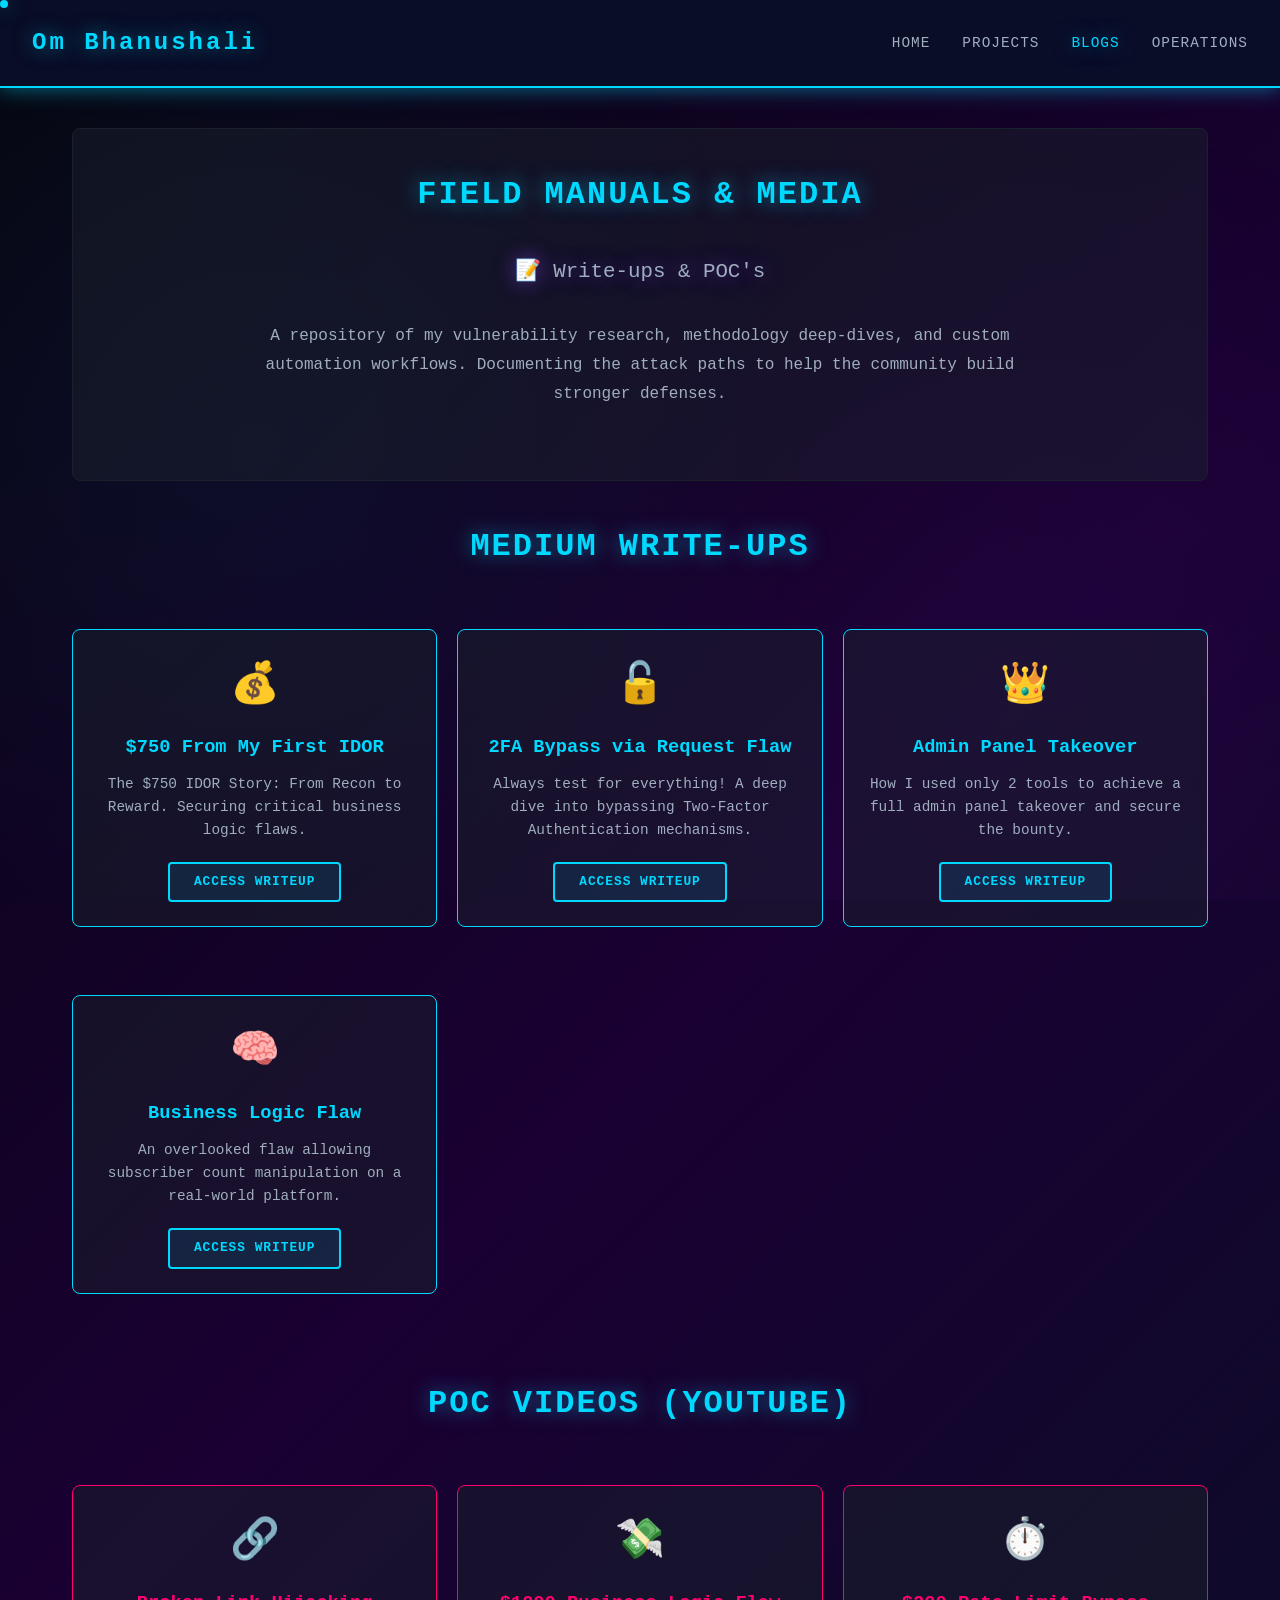
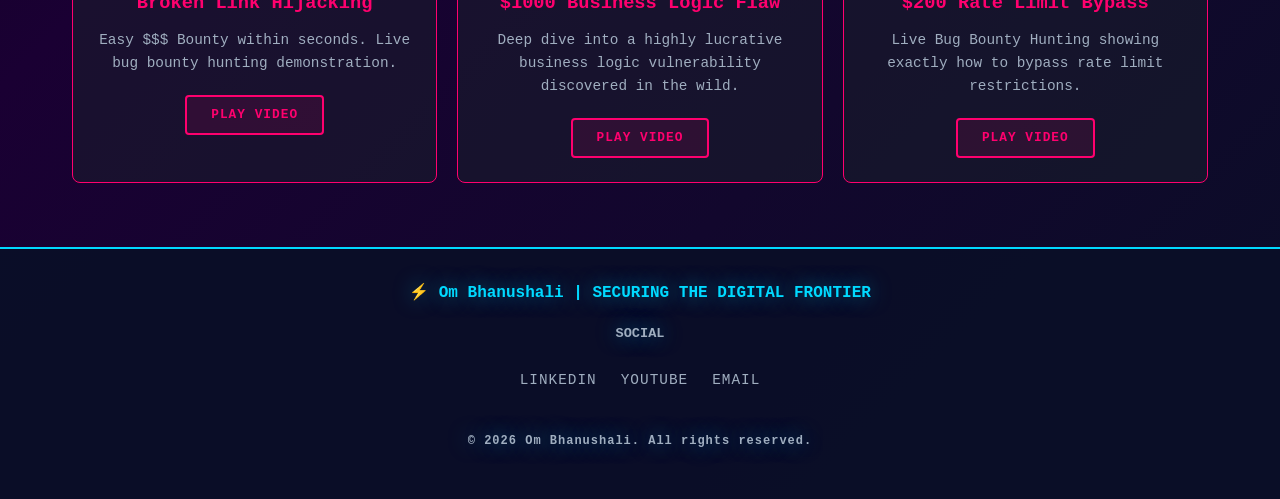
==== blogs.html @ e786dc4b "Update links and subtitles in blogs.html" ====
<!DOCTYPE html>
<html lang="en">
<head>
    <meta charset="UTF-8">
    <meta name="viewport" content="width=device-width, initial-scale=1.0">
    <title>Field Manuals & Media | Om Bhanushali</title>
    <link rel="stylesheet" href="style.css?v=34">
    <link href="https://unpkg.com/aos@2.3.1/dist/aos.css" rel="stylesheet">
</head>
<body>
    <div class="cursor-dot"></div>

    <nav class="glass-nav">
        <div class="nav-brand">Om Bhanushali</div>
        <div class="nav-links">
            <a href="index.html">HOME</a>
            <a href="projects.html">PROJECTS</a>
            <a href="blogs.html" class="active">BLOGS</a>
            <a href="op.html">OPERATIONS</a>
        </div>
    </nav>

    <div class="container">
        <header class="hero glass-panel text-center" data-aos="fade-down" style="min-height: auto; padding: 40px;">
            <h1 class="neon-heading">FIELD MANUALS & MEDIA</h1>
            <p class="cyber-subtitle">📝 Write-ups & POC's</p>
            <p>A repository of my vulnerability research, methodology deep-dives, and custom automation workflows. Documenting the attack paths to help the community build stronger defenses.</p>
        </header>

        <h2 class="neon-heading" style="margin-top: 40px;" data-aos="fade-right">MEDIUM WRITE-UPS</h2>
        <div class="services-grid">
            <div class="service-card glass-panel" data-aos="fade-up" data-aos-delay="100" style="border-color: var(--accent-cyan); text-align: center;">
                <div style="font-size: 2.5rem; margin-bottom: 15px;">💰</div>
                <h3 style="color: var(--accent-cyan); margin-bottom: 10px;">$750 From My First IDOR</h3>
                <p style="color: var(--text-secondary); font-size: 0.9rem; margin-bottom: 20px;">The $750 IDOR Story: From Recon to Reward. Securing critical business logic flaws.</p>
                <a href="https://medium.com/bugbountywriteup/this-is-how-i-got-750-from-my-first-idor-8058061c65ba" target="_blank" class="btn" style="padding: 0.5rem 1.5rem; font-size: 0.8rem;">ACCESS WRITEUP</a>
            </div>
            <div class="service-card glass-panel" data-aos="fade-up" data-aos-delay="200" style="border-color: var(--accent-cyan); text-align: center;">
                <div style="font-size: 2.5rem; margin-bottom: 15px;">🔓</div>
                <h3 style="color: var(--accent-cyan); margin-bottom: 10px;">2FA Bypass via Request Flaw</h3>
                <p style="color: var(--text-secondary); font-size: 0.9rem; margin-bottom: 20px;">Always test for everything! A deep dive into bypassing Two-Factor Authentication mechanisms.</p>
                <a href="https://medium.com/bugbountywriteup/2fa-bypass-via-request-handling-flaw-e4cf21bb4c55" target="_blank" class="btn" style="padding: 0.5rem 1.5rem; font-size: 0.8rem;">ACCESS WRITEUP</a>
            </div>
            <div class="service-card glass-panel" data-aos="fade-up" data-aos-delay="300" style="border-color: var(--accent-cyan); text-align: center;">
                <div style="font-size: 2.5rem; margin-bottom: 15px;">👑</div>
                <h3 style="color: var(--accent-cyan); margin-bottom: 10px;">Admin Panel Takeover</h3>
                <p style="color: var(--text-secondary); font-size: 0.9rem; margin-bottom: 20px;">How I used only 2 tools to achieve a full admin panel takeover and secure the bounty.</p>
                <a href="https://medium.com/the-first-digit/easiest-admin-panel-takeover-d9e2c5ef321e" target="_blank" class="btn" style="padding: 0.5rem 1.5rem; font-size: 0.8rem;">ACCESS WRITEUP</a>
            </div>
            <div class="service-card glass-panel" data-aos="fade-up" data-aos-delay="400" style="border-color: var(--accent-cyan); text-align: center;">
                <div style="font-size: 2.5rem; margin-bottom: 15px;">🧠</div>
                <h3 style="color: var(--accent-cyan); margin-bottom: 10px;">Business Logic Flaw</h3>
                <p style="color: var(--text-secondary); font-size: 0.9rem; margin-bottom: 20px;">An overlooked flaw allowing subscriber count manipulation on a real-world platform.</p>
                <a href="https://medium.com/bugbountywriteup/business-logic-flaw-that-no-one-knows-about-836859be1471" target="_blank" class="btn" style="padding: 0.5rem 1.5rem; font-size: 0.8rem;">ACCESS WRITEUP</a>
            </div>
        </div>

        <h2 class="neon-heading" style="margin-top: 60px;" data-aos="fade-right"> POC ViDEOS (YOUTUBE)</h2>
        <div class="services-grid">
            <div class="service-card glass-panel" data-aos="fade-up" data-aos-delay="100" style="border-color: var(--accent-pink); text-align: center;">
                <div style="font-size: 2.5rem; margin-bottom: 15px;">🔗</div>
                <h3 style="color: var(--accent-pink); margin-bottom: 10px;">Broken Link Hijacking</h3>
                <p style="color: var(--text-secondary); font-size: 0.9rem; margin-bottom: 20px;">Easy $$$ Bounty within seconds. Live bug bounty hunting demonstration.</p>
                <a href="https://www.youtube.com/watch?v=okxkN3tUmmw" target="_blank" class="btn" style="border-color: var(--accent-pink); color: var(--accent-pink); background: rgba(255, 0, 110, 0.1); padding: 0.5rem 1.5rem; font-size: 0.8rem;">PLAY VIDEO</a>
            </div>
            <div class="service-card glass-panel" data-aos="fade-up" data-aos-delay="200" style="border-color: var(--accent-pink); text-align: center;">
                <div style="font-size: 2.5rem; margin-bottom: 15px;">💸</div>
                <h3 style="color: var(--accent-pink); margin-bottom: 10px;">$1000 Business Logic Flaw</h3>
                <p style="color: var(--text-secondary); font-size: 0.9rem; margin-bottom: 20px;">Deep dive into a highly lucrative business logic vulnerability discovered in the wild.</p>
                <a href="https://youtu.be/qaHcAsal7j8?si=wB2MOt0AiIywIKjk" target="_blank" class="btn" style="border-color: var(--accent-pink); color: var(--accent-pink); background: rgba(255, 0, 110, 0.1); padding: 0.5rem 1.5rem; font-size: 0.8rem;">PLAY VIDEO</a>
            </div>
            <div class="service-card glass-panel" data-aos="fade-up" data-aos-delay="300" style="border-color: var(--accent-pink); text-align: center;">
                <div style="font-size: 2.5rem; margin-bottom: 15px;">⏱️</div>
                <h3 style="color: var(--accent-pink); margin-bottom: 10px;">$200 Rate Limit Bypass</h3>
                <p style="color: var(--text-secondary); font-size: 0.9rem; margin-bottom: 20px;">Live Bug Bounty Hunting showing exactly how to bypass rate limit restrictions.</p>
                <a href="https://youtu.be/NAPdFlEgPbQ?si=MLA-iZS0IcVwmxfB" target="_blank" class="btn" style="border-color: var(--accent-pink); color: var(--accent-pink); background: rgba(255, 0, 110, 0.1); padding: 0.5rem 1.5rem; font-size: 0.8rem;">PLAY VIDEO</a>
            </div>
        </div>
    </div>

    <footer class="glass-footer" style="margin-top: 40px;">
        <p>⚡ Om Bhanushali | SECURING THE DIGITAL FRONTIER</p>
        <p style="color: var(--text-secondary); font-size: 0.85rem; margin-bottom: 1.5rem;">SOCIAL</p>
        <div class="footer-links">
            <a href="https://www.linkedin.com/in/tsxninja/" target="_blank">LinkedIn</a>
            <a href="https://www.youtube.com/@TSNINJA20" target="_blank">YouTube</a>
            <a href="mailto:ombhanushali81@rediffmail.com">Email</a>
        </div>
        <p style="color: var(--text-secondary); font-size: 0.75rem; margin-top: 2.5rem; letter-spacing: 1px;">&copy; 2026 Om Bhanushali. All rights reserved.</p>
    </footer>

    <script src="https://unpkg.com/aos@2.3.1/dist/aos.js"></script>
    <script>
        AOS.init({ duration: 1000, once: true });
        const dot = document.querySelector('.cursor-dot');
        window.addEventListener('mousemove', (e) => {
            dot.style.transform = `translate(${e.clientX - 4}px, ${e.clientY - 4}px)`;
        });
    </script>
</body>
</html>
---- style.css ----
/* ===== CYBER + SPACE THEME - GLOBAL STYLES ===== */
* { margin: 0; padding: 0; box-sizing: border-box; }
:root {
    --bg-dark: #0a0e27;
    --bg-darker: #05070f;
    --accent-cyan: #00d9ff;
    --accent-purple: #9945ff;
    --accent-pink: #ff006e;
    --text-primary: #ffffff;
    --text-secondary: #a0aec0;
    --border-color: #1a202c;
    --glow-cyan: 0 0 20px rgba(0, 217, 255, 0.5);
    --glow-purple: 0 0 20px rgba(153, 69, 255, 0.5);
    --glow-pink: 0 0 20px rgba(255, 0, 110, 0.5);
    --transition: all 0.3s cubic-bezier(0.4, 0, 0.2, 1);
}

html { scroll-behavior: smooth; }

body {
    font-family: 'Courier New', monospace;
    background: linear-gradient(135deg, var(--bg-darker) 0%, #1a0033 50%, var(--bg-dark) 100%);
    color: var(--text-primary);
    line-height: 1.6;
    overflow-x: hidden;
    min-height: 100vh;
    cursor: none !important; 
}

a, button, input, textarea { cursor: none !important; }

/* --- GLOWING MOUSE TRACKER --- */
.cursor-dot {
    position: fixed; top: 0; left: 0; width: 8px; height: 8px;
    background-color: var(--accent-cyan); border-radius: 50%; pointer-events: none; z-index: 9999;
    box-shadow: var(--glow-cyan); transition: transform 0.05s linear;
}

/* Animated Background */
body::before {
    content: ''; position: fixed; top: 0; left: 0; width: 100%; height: 100%;
    background: radial-gradient(circle at 20% 50%, rgba(0, 217, 255, 0.05) 0%, transparent 50%), 
                radial-gradient(circle at 80% 80%, rgba(153, 69, 255, 0.05) 0%, transparent 50%);
    pointer-events: none; z-index: 0;
}

/* ===== HEADER & NAVIGATION ===== */
.glass-nav {
    position: sticky; top: 0; z-index: 1000;
    background: rgba(10, 14, 39, 0.95);
    border-bottom: 2px solid var(--accent-cyan);
    box-shadow: var(--glow-cyan);
    backdrop-filter: blur(10px);
    padding: 1.5rem 2rem;
    display: flex; justify-content: space-between; align-items: center;
}
.nav-brand { font-size: 1.5rem; font-weight: bold; color: var(--accent-cyan); text-shadow: var(--glow-cyan); letter-spacing: 3px; }
.nav-links { display: flex; gap: 2rem; list-style: none; }
.nav-links a {
    color: var(--text-secondary); text-decoration: none; font-size: 0.9rem; text-transform: uppercase;
    letter-spacing: 1px; transition: var(--transition);
}
.nav-links a:hover, .nav-links a.active { color: var(--accent-cyan); text-shadow: var(--glow-cyan); }

/* ===== MAIN CONTAINER & SECTIONS ===== */
.container { max-width: 1200px; margin: 40px auto; padding: 0 2rem; position: relative; z-index: 1; }

.hero { min-height: 50vh; display: flex; flex-direction: column; align-items: center; justify-content: center; text-align: center; margin-bottom: 3rem; }
.glitch { font-size: clamp(2.5rem, 8vw, 4rem); margin-bottom: 1rem; color: var(--accent-cyan); text-shadow: var(--glow-cyan); letter-spacing: 2px; animation: glitch 3s ease-in-out infinite; }
.cyber-subtitle { font-size: 1.3rem; color: var(--accent-purple); margin-bottom: 1.5rem; text-shadow: var(--glow-purple); }
.hero p { color: var(--text-secondary); max-width: 800px; line-height: 1.8; margin-bottom: 2rem; }

.hero-buttons { display: flex; gap: 1rem; justify-content: center; flex-wrap: wrap; }

/* ===== GLASS PANELS & CARDS ===== */
.glass-panel {
    background: rgba(26, 32, 44, 0.5); border: 1px solid var(--border-color);
    border-radius: 8px; padding: 2.5rem; margin: 1.5rem 0; transition: var(--transition);
    position: relative; overflow: hidden;
}
.glass-panel:hover {
    border-color: var(--accent-cyan); background: rgba(0, 217, 255, 0.05); 
    box-shadow: var(--glow-cyan); transform: translateY(-5px);
}

.chamber { background: rgba(10, 14, 39, 0.4); border: 1px solid rgba(0, 217, 255, 0.2); }

.neon-heading { font-size: 2rem; margin-bottom: 2rem; color: var(--accent-cyan); text-align: center; text-shadow: var(--glow-cyan); letter-spacing: 2px; text-transform: uppercase; }

/* Texts */
.highlight { color: var(--text-primary); font-weight: bold; }
.text-center { text-align: center; }
.milestone { margin-bottom: 25px; }
.milestone h4 { color: var(--accent-cyan); font-size: 1.2rem; margin-bottom: 5px; }

/* ===== BUTTONS ===== */
.btn {
    display: inline-block; padding: 0.8rem 2.5rem; border: 2px solid var(--accent-cyan);
    background: rgba(0, 217, 255, 0.1); color: var(--accent-cyan); text-decoration: none;
    font-weight: bold; letter-spacing: 1px; text-transform: uppercase; transition: var(--transition);
    border-radius: 4px; font-size: 0.9rem;
}
.btn:hover { background: var(--accent-cyan); color: var(--bg-dark); box-shadow: var(--glow-cyan); }

/* ===== CERTIFICATES ===== */
.cert-grid { display: grid; grid-template-columns: repeat(auto-fit, minmax(250px, 1fr)); gap: 2rem; margin-top: 2rem; }

.cert-card { 
    text-align: center; padding: 2rem 1.5rem; background: rgba(26, 32, 44, 0.4); 
    border: 2px solid var(--accent-purple); border-radius: 10px; transition: var(--transition);
    position: relative; overflow: hidden;
}

.cert-card::before {
    content: ''; position: absolute; top: 0; left: 0; right: 0; height: 3px;
    background: linear-gradient(90deg, var(--accent-cyan), var(--accent-purple), var(--accent-pink));
}

.cert-card:hover { 
    border-color: var(--accent-cyan); box-shadow: var(--glow-cyan), inset 0 0 20px rgba(0, 217, 255, 0.1);
    transform: translateY(-10px); background: rgba(0, 217, 255, 0.12);
}

.cert-card h4 { color: var(--accent-cyan); margin-bottom: 5px; font-size: 1.3rem; font-weight: bold; letter-spacing: 1px; }
.cert-card .highlight { color: var(--text-primary); font-size: 1rem; display: block; margin: 8px 0; }
.cert-card p { color: var(--text-secondary); font-size: 0.9rem; line-height: 1.5; }

.cert-img { 
    width: 100%; height: 300px; border-radius: 8px; margin-top: 20px; 
    border: 2px solid rgba(0, 217, 255, 0.3); object-fit: cover;
    opacity: 0.88; filter: grayscale(10%) contrast(115%) brightness(0.95); transition: var(--transition);
    box-shadow: 0 0 15px rgba(0, 217, 255, 0.2);
}

.cert-card:hover .cert-img { 
    opacity: 1; filter: grayscale(0%) contrast(125%) brightness(1); 
    box-shadow: 0 0 25px rgba(0, 217, 255, 0.4), inset 0 0 10px rgba(0, 217, 255, 0.1);
}

/* ===== SKILLS / BADGES ===== */
.tech-stack { display: flex; flex-wrap: wrap; gap: 10px; justify-content: center; margin: 1.5rem 0; }
.badge {
    padding: 0.6rem 1.2rem; background: rgba(0, 217, 255, 0.1); border: 1px solid var(--accent-cyan);
    color: var(--accent-cyan); border-radius: 20px; font-size: 0.85rem; transition: var(--transition);
    text-transform: uppercase; letter-spacing: 0.5px;
}
.badge:hover { background: var(--accent-cyan); color: var(--bg-dark); box-shadow: var(--glow-cyan); transform: scale(1.08); }

/* ===== SERVICES GRID ===== */
.services-grid { display: grid; grid-template-columns: repeat(auto-fit, minmax(300px, 1fr)); gap: 20px; }
.services-grid > div { padding: 1.5rem; }
.service-card h3 { color: var(--accent-cyan); margin-bottom: 10px; }

/* ===== STATS ===== */
.stats-container { display: grid; grid-template-columns: repeat(auto-fit, minmax(200px, 1fr)); gap: 1.5rem; margin: 2rem 0; }
.stat-box { 
    background: rgba(0, 217, 255, 0.08); border: 1px solid var(--accent-cyan); 
    padding: 1.5rem; text-align: center; border-radius: 6px; transition: var(--transition);
}
.stat-box:hover { box-shadow: var(--glow-cyan); }
.stat-number { font-size: 2rem; color: var(--accent-cyan); font-weight: bold; margin-bottom: 0.5rem; }
.stat-label { color: var(--text-secondary); font-size: 0.9rem; }

/* ===== CONTACT FORM ===== */
.cyber-form { display: flex; flex-direction: column; gap: 1.5rem; max-width: 600px; margin: 2rem auto 0; }
.cyber-form input, .cyber-form textarea {
    background: rgba(10, 14, 39, 0.5); border: 1px solid var(--border-color); padding: 1rem;
    color: var(--text-primary); font-family: 'Courier New', monospace; border-radius: 4px; 
    transition: var(--transition); font-size: 0.95rem;
}
.cyber-form input::placeholder, .cyber-form textarea::placeholder { color: var(--text-secondary); }
.cyber-form input:focus, .cyber-form textarea:focus { 
    border-color: var(--accent-cyan); outline: none; box-shadow: var(--glow-cyan); 
    background: rgba(0, 217, 255, 0.05);
}
.cyber-form button { align-self: center; }

/* ===== FOOTER ===== */
.glass-footer { 
    text-align: center; padding: 2rem; border-top: 2px solid var(--accent-cyan); 
    margin-top: 4rem; background: rgba(10, 14, 39, 0.95);
}
.glass-footer p { color: var(--accent-cyan); text-shadow: var(--glow-cyan); margin-bottom: 1rem; font-weight: bold; }
.footer-links { display: flex; justify-content: center; flex-wrap: wrap; gap: 1.5rem; }
.footer-links a { 
    color: var(--text-secondary); text-decoration: none; transition: var(--transition); 
    text-transform: uppercase; font-size: 0.9rem; letter-spacing: 1px;
}
.footer-links a:hover { color: var(--accent-pink); text-shadow: var(--glow-pink); }

.contact-section { margin: 4rem 0 3rem; }

/* ===== ANIMATIONS ===== */
@keyframes glitch { 
    0%, 100% { text-shadow: var(--glow-cyan); color: var(--accent-cyan); } 
    25% { text-shadow: var(--glow-purple); color: var(--accent-purple); }
    50% { text-shadow: var(--glow-pink); color: var(--accent-pink); }
    75% { text-shadow: var(--glow-cyan); color: var(--accent-cyan); }
}

@keyframes float {
    0%, 100% { transform: translateY(0px); }
    50% { transform: translateY(-10px); }
}

@keyframes pulse-glow {
    0%, 100% { box-shadow: var(--glow-cyan); }
    50% { box-shadow: var(--glow-purple); }
}

@keyframes shimmer {
    0% { background-position: -1000px 0; }
    100% { background-position: 1000px 0; }
}

@keyframes fadeIn {
    from { opacity: 0; transform: translateY(20px); }
    to { opacity: 1; transform: translateY(0); }
}

[data-aos="fade-up"] { animation: fadeIn 0.8s ease-out; }
[data-aos="fade-down"] { animation: fadeIn 0.8s ease-out reverse; }
[data-aos="fade-right"] { animation: fadeIn 0.8s ease-out; }
[data-aos="zoom-in"] { animation: fadeIn 0.8s ease-out; }

/* ===== RESPONSIVE ===== */
@media (max-width: 768px) { 
    .nav-links { display: none; } 
    .glass-nav { flex-direction: column; gap: 1rem; }
    .container { padding: 0 1rem; }
    .glass-panel { padding: 1.5rem; }
    .hero { min-height: 40vh; }
    .glitch { font-size: 2rem; }
    .hero-buttons { flex-direction: column; }
    .btn { width: 100%; text-align: center; }
    .services-grid { grid-template-columns: 1fr; }
    .cert-grid { grid-template-columns: 1fr; }
    .neon-heading { font-size: 1.5rem; }
}
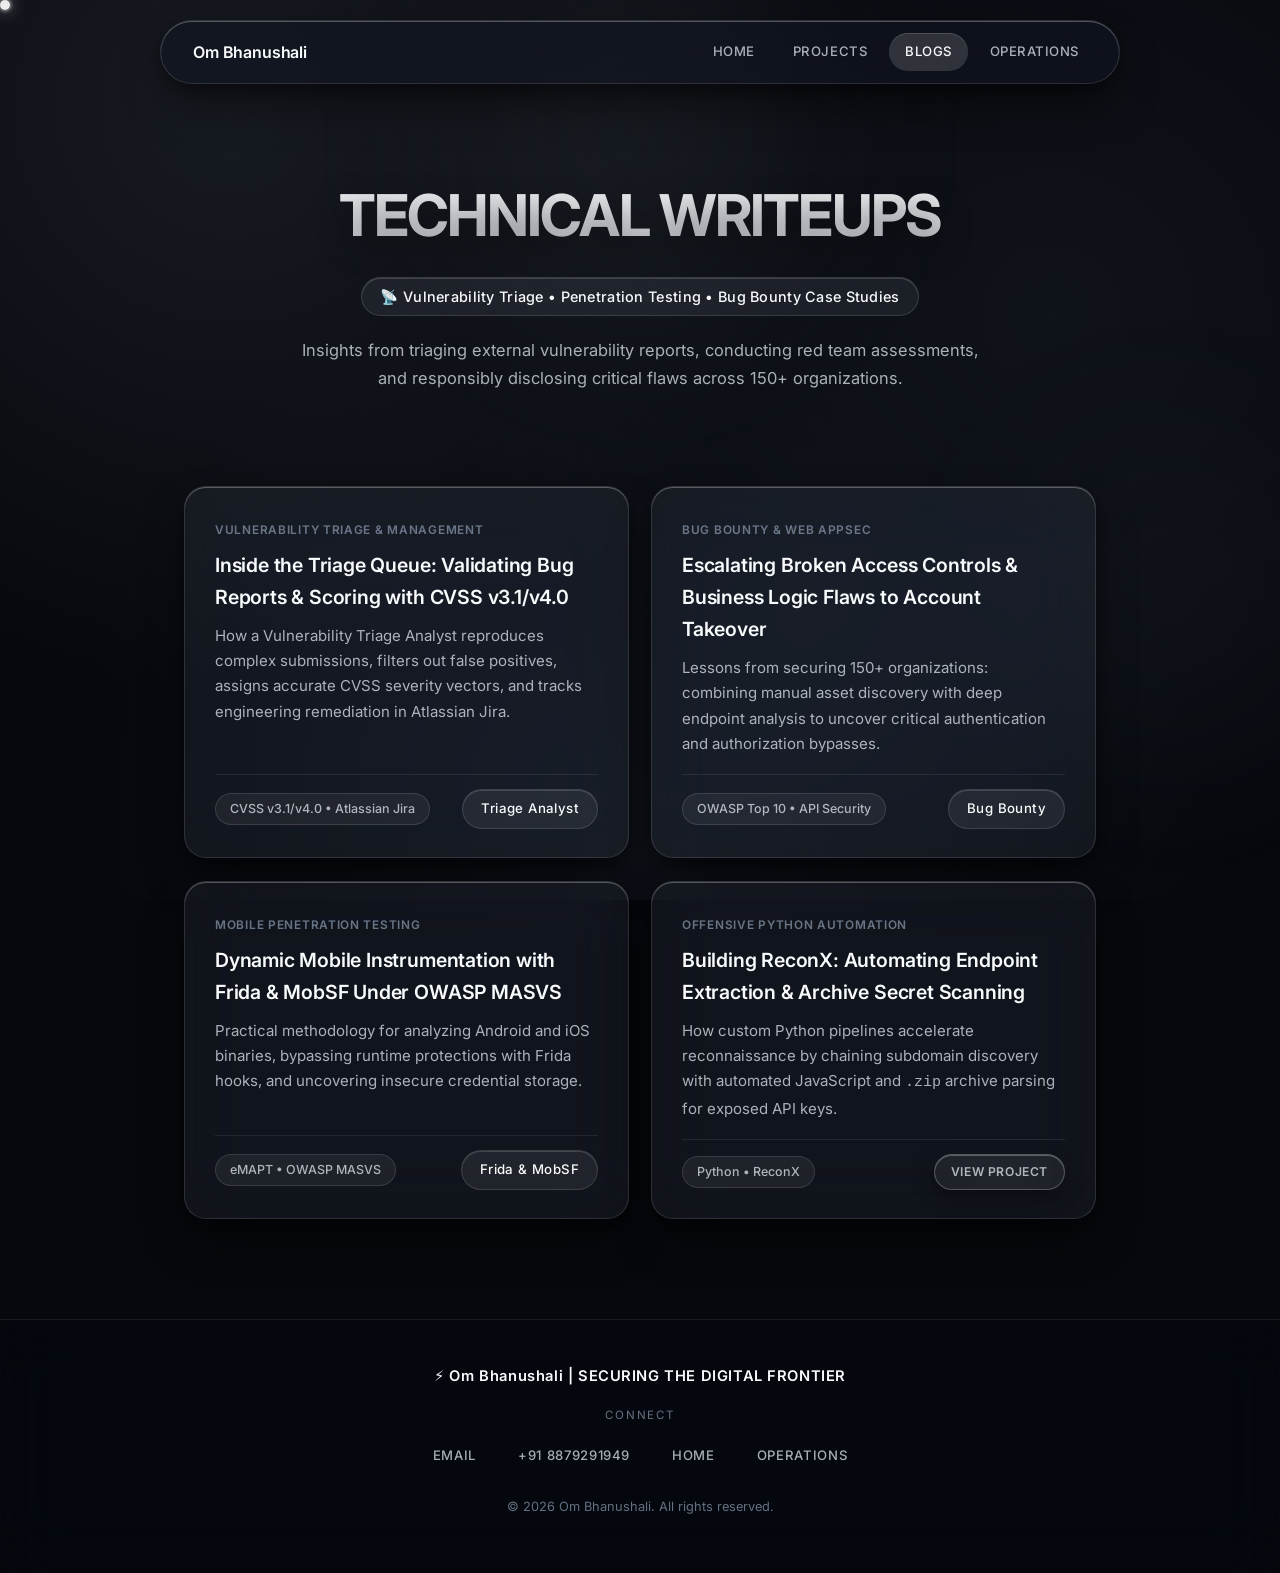
==== commit e7821200: "Update blogs.html" ====
--- a/blogs.html
+++ b/blogs.html
@@ -3,15 +3,24 @@
 <head>
     <meta charset="UTF-8">
     <meta name="viewport" content="width=device-width, initial-scale=1.0">
-    <title>Field Manuals & Media | Om Bhanushali</title>
-    <link rel="stylesheet" href="style.css?v=34">
+    <meta name="description" content="Technical Writeups & Triage Insights | Om Bhanushali">
+    <title>Blogs | Om Bhanushali</title>
+    <link rel="preconnect" href="https://fonts.googleapis.com">
+    <link rel="preconnect" href="https://fonts.gstatic.com" crossorigin>
+    <link href="https://fonts.googleapis.com/css2?family=Inter:wght@300;400;500;600;700&display=swap" rel="stylesheet">
+    <link rel="stylesheet" href="style.css">
     <link href="https://unpkg.com/aos@2.3.1/dist/aos.css" rel="stylesheet">
 </head>
 <body>
     <div class="cursor-dot"></div>
 
+    <div class="spatial-ambient" aria-hidden="true">
+        <div class="ambient-orb orb-primary"></div>
+        <div class="ambient-orb orb-secondary"></div>
+    </div>
+
     <nav class="glass-nav">
-        <div class="nav-brand">Om Bhanushali</div>
+        <a href="index.html" class="nav-brand">Om Bhanushali</a>
         <div class="nav-links">
             <a href="index.html">HOME</a>
             <a href="projects.html">PROJECTS</a>
@@ -21,80 +30,119 @@
     </nav>
 
     <div class="container">
-        <header class="hero glass-panel text-center" data-aos="fade-down" style="min-height: auto; padding: 40px;">
-            <h1 class="neon-heading">FIELD MANUALS & MEDIA</h1>
-            <p class="cyber-subtitle">📝 Write-ups & POC's</p>
-            <p>A repository of my vulnerability research, methodology deep-dives, and custom automation workflows. Documenting the attack paths to help the community build stronger defenses.</p>
+        <header class="hero text-center" data-aos="fade-down">
+            <h1 class="glitch" data-text="TECHNICAL WRITEUPS">TECHNICAL WRITEUPS</h1>
+            <p class="cyber-subtitle">
+                📡 Vulnerability Triage • Penetration Testing • Bug Bounty Case Studies
+            </p>
+            <p class="hero-description">
+                Insights from triaging external vulnerability reports, conducting red team assessments, and responsibly disclosing critical flaws across 150+ organizations.
+            </p>
         </header>
 
-        <h2 class="neon-heading" style="margin-top: 40px;" data-aos="fade-right">MEDIUM WRITE-UPS</h2>
-        <div class="services-grid">
-            <div class="service-card glass-panel" data-aos="fade-up" data-aos-delay="100" style="border-color: var(--accent-cyan); text-align: center;">
-                <div style="font-size: 2.5rem; margin-bottom: 15px;">💰</div>
-                <h3 style="color: var(--accent-cyan); margin-bottom: 10px;">$750 From My First IDOR</h3>
-                <p style="color: var(--text-secondary); font-size: 0.9rem; margin-bottom: 20px;">The $750 IDOR Story: From Recon to Reward. Securing critical business logic flaws.</p>
-                <a href="https://medium.com/bugbountywriteup/this-is-how-i-got-750-from-my-first-idor-8058061c65ba" target="_blank" class="btn" style="padding: 0.5rem 1.5rem; font-size: 0.8rem;">ACCESS WRITEUP</a>
-            </div>
-            <div class="service-card glass-panel" data-aos="fade-up" data-aos-delay="200" style="border-color: var(--accent-cyan); text-align: center;">
-                <div style="font-size: 2.5rem; margin-bottom: 15px;">🔓</div>
-                <h3 style="color: var(--accent-cyan); margin-bottom: 10px;">2FA Bypass via Request Flaw</h3>
-                <p style="color: var(--text-secondary); font-size: 0.9rem; margin-bottom: 20px;">Always test for everything! A deep dive into bypassing Two-Factor Authentication mechanisms.</p>
-                <a href="https://medium.com/bugbountywriteup/2fa-bypass-via-request-handling-flaw-e4cf21bb4c55" target="_blank" class="btn" style="padding: 0.5rem 1.5rem; font-size: 0.8rem;">ACCESS WRITEUP</a>
-            </div>
-            <div class="service-card glass-panel" data-aos="fade-up" data-aos-delay="300" style="border-color: var(--accent-cyan); text-align: center;">
-                <div style="font-size: 2.5rem; margin-bottom: 15px;">👑</div>
-                <h3 style="color: var(--accent-cyan); margin-bottom: 10px;">Admin Panel Takeover</h3>
-                <p style="color: var(--text-secondary); font-size: 0.9rem; margin-bottom: 20px;">How I used only 2 tools to achieve a full admin panel takeover and secure the bounty.</p>
-                <a href="https://medium.com/the-first-digit/easiest-admin-panel-takeover-d9e2c5ef321e" target="_blank" class="btn" style="padding: 0.5rem 1.5rem; font-size: 0.8rem;">ACCESS WRITEUP</a>
-            </div>
-            <div class="service-card glass-panel" data-aos="fade-up" data-aos-delay="400" style="border-color: var(--accent-cyan); text-align: center;">
-                <div style="font-size: 2.5rem; margin-bottom: 15px;">🧠</div>
-                <h3 style="color: var(--accent-cyan); margin-bottom: 10px;">Business Logic Flaw</h3>
-                <p style="color: var(--text-secondary); font-size: 0.9rem; margin-bottom: 20px;">An overlooked flaw allowing subscriber count manipulation on a real-world platform.</p>
-                <a href="https://medium.com/bugbountywriteup/business-logic-flaw-that-no-one-knows-about-836859be1471" target="_blank" class="btn" style="padding: 0.5rem 1.5rem; font-size: 0.8rem;">ACCESS WRITEUP</a>
-            </div>
-        </div>
+        <div class="spatial-grid-2" data-aos="fade-up">
+            <article class="spatial-card">
+                <div>
+                    <span class="card-tag">VULNERABILITY TRIAGE & MANAGEMENT</span>
+                    <h2 class="card-title">Inside the Triage Queue: Validating Bug Reports & Scoring with CVSS v3.1/v4.0</h2>
+                    <p class="card-desc">
+                        How a Vulnerability Triage Analyst reproduces complex submissions, filters out false positives, assigns accurate CVSS severity vectors, and tracks engineering remediation in Atlassian Jira.
+                    </p>
+                </div>
+                <div class="card-footer">
+                    <span class="company-badge">CVSS v3.1/v4.0 • Atlassian Jira</span>
+                    <span class="spatial-pill">Triage Analyst</span>
+                </div>
+            </article>
 
-        <h2 class="neon-heading" style="margin-top: 60px;" data-aos="fade-right"> POC ViDEOS (YOUTUBE)</h2>
-        <div class="services-grid">
-            <div class="service-card glass-panel" data-aos="fade-up" data-aos-delay="100" style="border-color: var(--accent-pink); text-align: center;">
-                <div style="font-size: 2.5rem; margin-bottom: 15px;">🔗</div>
-                <h3 style="color: var(--accent-pink); margin-bottom: 10px;">Broken Link Hijacking</h3>
-                <p style="color: var(--text-secondary); font-size: 0.9rem; margin-bottom: 20px;">Easy $$$ Bounty within seconds. Live bug bounty hunting demonstration.</p>
-                <a href="https://www.youtube.com/watch?v=okxkN3tUmmw" target="_blank" class="btn" style="border-color: var(--accent-pink); color: var(--accent-pink); background: rgba(255, 0, 110, 0.1); padding: 0.5rem 1.5rem; font-size: 0.8rem;">PLAY VIDEO</a>
-            </div>
-            <div class="service-card glass-panel" data-aos="fade-up" data-aos-delay="200" style="border-color: var(--accent-pink); text-align: center;">
-                <div style="font-size: 2.5rem; margin-bottom: 15px;">💸</div>
-                <h3 style="color: var(--accent-pink); margin-bottom: 10px;">$1000 Business Logic Flaw</h3>
-                <p style="color: var(--text-secondary); font-size: 0.9rem; margin-bottom: 20px;">Deep dive into a highly lucrative business logic vulnerability discovered in the wild.</p>
-                <a href="https://youtu.be/qaHcAsal7j8?si=wB2MOt0AiIywIKjk" target="_blank" class="btn" style="border-color: var(--accent-pink); color: var(--accent-pink); background: rgba(255, 0, 110, 0.1); padding: 0.5rem 1.5rem; font-size: 0.8rem;">PLAY VIDEO</a>
-            </div>
-            <div class="service-card glass-panel" data-aos="fade-up" data-aos-delay="300" style="border-color: var(--accent-pink); text-align: center;">
-                <div style="font-size: 2.5rem; margin-bottom: 15px;">⏱️</div>
-                <h3 style="color: var(--accent-pink); margin-bottom: 10px;">$200 Rate Limit Bypass</h3>
-                <p style="color: var(--text-secondary); font-size: 0.9rem; margin-bottom: 20px;">Live Bug Bounty Hunting showing exactly how to bypass rate limit restrictions.</p>
-                <a href="https://youtu.be/NAPdFlEgPbQ?si=MLA-iZS0IcVwmxfB" target="_blank" class="btn" style="border-color: var(--accent-pink); color: var(--accent-pink); background: rgba(255, 0, 110, 0.1); padding: 0.5rem 1.5rem; font-size: 0.8rem;">PLAY VIDEO</a>
-            </div>
+            <article class="spatial-card">
+                <div>
+                    <span class="card-tag">BUG BOUNTY & WEB APPSEC</span>
+                    <h2 class="card-title">Escalating Broken Access Controls & Business Logic Flaws to Account Takeover</h2>
+                    <p class="card-desc">
+                        Lessons from securing 150+ organizations: combining manual asset discovery with deep endpoint analysis to uncover critical authentication and authorization bypasses.
+                    </p>
+                </div>
+                <div class="card-footer">
+                    <span class="company-badge">OWASP Top 10 • API Security</span>
+                    <span class="spatial-pill">Bug Bounty</span>
+                </div>
+            </article>
+
+            <article class="spatial-card">
+                <div>
+                    <span class="card-tag">MOBILE PENETRATION TESTING</span>
+                    <h2 class="card-title">Dynamic Mobile Instrumentation with Frida & MobSF Under OWASP MASVS</h2>
+                    <p class="card-desc">
+                        Practical methodology for analyzing Android and iOS binaries, bypassing runtime protections with Frida hooks, and uncovering insecure credential storage.
+                    </p>
+                </div>
+                <div class="card-footer">
+                    <span class="company-badge">eMAPT • OWASP MASVS</span>
+                    <span class="spatial-pill">Frida & MobSF</span>
+                </div>
+            </article>
+
+            <article class="spatial-card">
+                <div>
+                    <span class="card-tag">OFFENSIVE PYTHON AUTOMATION</span>
+                    <h2 class="card-title">Building ReconX: Automating Endpoint Extraction & Archive Secret Scanning</h2>
+                    <p class="card-desc">
+                        How custom Python pipelines accelerate reconnaissance by chaining subdomain discovery with automated JavaScript and <code>.zip</code> archive parsing for exposed API keys.
+                    </p>
+                </div>
+                <div class="card-footer">
+                    <span class="company-badge">Python • ReconX</span>
+                    <a href="projects.html" class="btn btn-secondary" style="padding: 7px 16px; font-size: 0.76rem;">VIEW PROJECT</a>
+                </div>
+            </article>
         </div>
     </div>
 
-    <footer class="glass-footer" style="margin-top: 40px;">
-        <p>⚡ Om Bhanushali | SECURING THE DIGITAL FRONTIER</p>
-        <p style="color: var(--text-secondary); font-size: 0.85rem; margin-bottom: 1.5rem;">SOCIAL</p>
+    <footer class="glass-footer">
+        <p class="footer-tagline">⚡ Om Bhanushali | SECURING THE DIGITAL FRONTIER</p>
+        <p class="footer-label">CONNECT</p>
         <div class="footer-links">
-            <a href="https://www.linkedin.com/in/tsxninja/" target="_blank">LinkedIn</a>
-            <a href="https://www.youtube.com/@TSNINJA20" target="_blank">YouTube</a>
-            <a href="mailto:ombhanushali81@rediffmail.com">Email</a>
+            <a href="mailto:ombhanushali81@rediffmail.com">EMAIL</a>
+            <a href="tel:+918879291949">+91 8879291949</a>
+            <a href="index.html">HOME</a>
+            <a href="op.html">OPERATIONS</a>
         </div>
-        <p style="color: var(--text-secondary); font-size: 0.75rem; margin-top: 2.5rem; letter-spacing: 1px;">&copy; 2026 Om Bhanushali. All rights reserved.</p>
+        <p class="footer-copy">&copy; 2026 Om Bhanushali. All rights reserved.</p>
     </footer>
 
     <script src="https://unpkg.com/aos@2.3.1/dist/aos.js"></script>
     <script>
-        AOS.init({ duration: 1000, once: true });
+        AOS.init({ duration: 900, once: true });
+
         const dot = document.querySelector('.cursor-dot');
-        window.addEventListener('mousemove', (e) => {
-            dot.style.transform = `translate(${e.clientX - 4}px, ${e.clientY - 4}px)`;
+        if (dot) {
+            window.addEventListener('mousemove', (e) => {
+                dot.style.transform = `translate(${e.clientX - 5}px, ${e.clientY - 5}px)`;
+            });
+        }
+
+        const spatialElements = document.querySelectorAll('.glass-panel, .spatial-card');
+        spatialElements.forEach((el) => {
+            el.addEventListener('mousemove', (e) => {
+                const rect = el.getBoundingClientRect();
+                const x = e.clientX - rect.left;
+                const y = e.clientY - rect.top;
+                const centerX = rect.width / 2;
+                const centerY = rect.height / 2;
+                const rotateX = ((y - centerY) / centerY) * -3.5;
+                const rotateY = ((x - centerX) / centerX) * 3.5;
+
+                el.style.transition = 'transform 0.08s ease-out';
+                el.style.transform = `perspective(1000px) rotateX(${rotateX.toFixed(2)}deg) rotateY(${rotateY.toFixed(2)}deg) scale3d(1.008, 1.008, 1.008)`;
+                el.style.setProperty('--mouse-x', `${x}px`);
+                el.style.setProperty('--mouse-y', `${y}px`);
+            });
+
+            el.addEventListener('mouseleave', () => {
+                el.style.transition = 'transform 0.55s cubic-bezier(0.22, 1, 0.36, 1)';
+                el.style.transform = 'perspective(1000px) rotateX(0deg) rotateY(0deg) scale3d(1, 1, 1)';
+            });
         });
     </script>
 </body>
--- a/style.css
+++ b/style.css
@@ -1,239 +1,776 @@
-/* ===== CYBER + SPACE THEME - GLOBAL STYLES ===== */
-* { margin: 0; padding: 0; box-sizing: border-box; }
+/* ==========================================================================
+   SPATIAL UI DESIGN SYSTEM (visionOS 3D Perspective Edition)
+   Author: Om Bhanushali Portfolio
+   ========================================================================== */
+
 :root {
-    --bg-dark: #0a0e27;
-    --bg-darker: #05070f;
-    --accent-cyan: #00d9ff;
-    --accent-purple: #9945ff;
-    --accent-pink: #ff006e;
-    --text-primary: #ffffff;
-    --text-secondary: #a0aec0;
-    --border-color: #1a202c;
-    --glow-cyan: 0 0 20px rgba(0, 217, 255, 0.5);
-    --glow-purple: 0 0 20px rgba(153, 69, 255, 0.5);
-    --glow-pink: 0 0 20px rgba(255, 0, 110, 0.5);
-    --transition: all 0.3s cubic-bezier(0.4, 0, 0.2, 1);
-}
-
-html { scroll-behavior: smooth; }
+    /* Core Spatial Surfaces */
+    --bg-canvas: #06080d;
+    --glass-surface: rgba(255, 255, 255, 0.05);
+    --glass-surface-hover: rgba(255, 255, 255, 0.075);
+    --glass-elevated: rgba(255, 255, 255, 0.09);
+    --glass-pill: rgba(255, 255, 255, 0.065);
+
+    /* Specular Borders & Depth Shadows */
+    --glass-border: rgba(255, 255, 255, 0.12);
+    --glass-border-strong: rgba(255, 255, 255, 0.24);
+    --specular-top: inset 0 1px 0 0 rgba(255, 255, 255, 0.28);
+    --specular-subtle: inset 0 1px 0 0 rgba(255, 255, 255, 0.15);
+    --spatial-shadow: 0 24px 48px -12px rgba(0, 0, 0, 0.65), 0 4px 16px rgba(0, 0, 0, 0.4);
+    --spatial-shadow-hover: 0 32px 64px -12px rgba(0, 0, 0, 0.78), 0 8px 24px rgba(0, 0, 0, 0.5);
+
+    /* Typography & Spatial Accents */
+    --text-primary: #f8fafc;
+    --text-secondary: rgba(226, 232, 240, 0.74);
+    --text-muted: rgba(148, 163, 184, 0.68);
+
+    /* Legacy Variable Remapping */
+    --accent-cyan: #e2e8f0;
+    --accent-purple: #94a3b8;
+
+    /* Blur & Curvature Tokens */
+    --spatial-blur: blur(32px) saturate(180%);
+    --radius-chamber: 28px;
+    --radius-card: 22px;
+    --radius-pill: 9999px;
+    --transition-smooth: cubic-bezier(0.22, 1, 0.36, 1);
+}
+
+/* ==========================================================================
+   BASE & RESET
+   ========================================================================== */
+
+*, *::before, *::after {
+    box-sizing: border-box;
+    margin: 0;
+    padding: 0;
+}
+
+html {
+    scroll-behavior: smooth;
+    -webkit-font-smoothing: antialiased;
+    -moz-osx-font-smoothing: grayscale;
+}
 
 body {
-    font-family: 'Courier New', monospace;
-    background: linear-gradient(135deg, var(--bg-darker) 0%, #1a0033 50%, var(--bg-dark) 100%);
-    color: var(--text-primary);
-    line-height: 1.6;
+    background-color: var(--bg-canvas);
+    background-image: 
+        radial-gradient(circle at 18% 12%, rgba(148, 163, 184, 0.12) 0%, transparent 45%),
+        radial-gradient(circle at 82% 35%, rgba(100, 116, 139, 0.10) 0%, transparent 50%),
+        radial-gradient(circle at 50% 90%, rgba(71, 85, 105, 0.12) 0%, transparent 55%);
+    background-attachment: fixed;
+    color: var(--text-primary);
+    font-family: -apple-system, BlinkMacSystemFont, 'SF Pro Display', 'Inter', system-ui, sans-serif;
+    line-height: 1.65;
+    min-height: 100vh;
     overflow-x: hidden;
-    min-height: 100vh;
-    cursor: none !important; 
-}
-
-a, button, input, textarea { cursor: none !important; }
-
-/* --- GLOWING MOUSE TRACKER --- */
+    position: relative;
+}
+
+/* Ambient Light Orbs for Glass Refraction */
+.spatial-ambient {
+    position: fixed;
+    inset: 0;
+    pointer-events: none;
+    z-index: -1;
+    overflow: hidden;
+}
+
+.ambient-orb {
+    position: absolute;
+    border-radius: 50%;
+    filter: blur(95px);
+    opacity: 0.35;
+}
+
+.orb-primary {
+    width: 540px;
+    height: 540px;
+    background: radial-gradient(circle, rgba(226, 232, 240, 0.22), transparent 70%);
+    top: -140px;
+    left: 50%;
+    transform: translateX(-50%);
+}
+
+.orb-secondary {
+    width: 460px;
+    height: 460px;
+    background: radial-gradient(circle, rgba(148, 163, 184, 0.18), transparent 70%);
+    bottom: 8%;
+    right: -120px;
+}
+
+/* ==========================================================================
+   CUSTOM CURSOR (Preserved Logic, Spatial Light Finish)
+   ========================================================================== */
+
 .cursor-dot {
-    position: fixed; top: 0; left: 0; width: 8px; height: 8px;
-    background-color: var(--accent-cyan); border-radius: 50%; pointer-events: none; z-index: 9999;
-    box-shadow: var(--glow-cyan); transition: transform 0.05s linear;
-}
-
-/* Animated Background */
-body::before {
-    content: ''; position: fixed; top: 0; left: 0; width: 100%; height: 100%;
-    background: radial-gradient(circle at 20% 50%, rgba(0, 217, 255, 0.05) 0%, transparent 50%), 
-                radial-gradient(circle at 80% 80%, rgba(153, 69, 255, 0.05) 0%, transparent 50%);
-    pointer-events: none; z-index: 0;
-}
-
-/* ===== HEADER & NAVIGATION ===== */
+    position: fixed;
+    top: 0;
+    left: 0;
+    width: 10px;
+    height: 10px;
+    background: rgba(255, 255, 255, 0.92);
+    border-radius: 50%;
+    pointer-events: none;
+    z-index: 9999;
+    box-shadow: 0 0 16px rgba(255, 255, 255, 0.65), 0 0 4px rgba(255, 255, 255, 0.95);
+    transition: transform 0.04s linear;
+}
+
+/* ==========================================================================
+   FLOATING SPATIAL NAVIGATION BAR
+   ========================================================================== */
+
 .glass-nav {
-    position: sticky; top: 0; z-index: 1000;
-    background: rgba(10, 14, 39, 0.95);
-    border-bottom: 2px solid var(--accent-cyan);
-    box-shadow: var(--glow-cyan);
-    backdrop-filter: blur(10px);
-    padding: 1.5rem 2rem;
-    display: flex; justify-content: space-between; align-items: center;
-}
-.nav-brand { font-size: 1.5rem; font-weight: bold; color: var(--accent-cyan); text-shadow: var(--glow-cyan); letter-spacing: 3px; }
-.nav-links { display: flex; gap: 2rem; list-style: none; }
+    position: sticky;
+    top: 20px;
+    z-index: 1000;
+    max-width: 960px;
+    margin: 20px auto 0;
+    padding: 12px 24px;
+    display: flex;
+    align-items: center;
+    justify-content: space-between;
+    background: rgba(18, 22, 31, 0.58);
+    backdrop-filter: var(--spatial-blur);
+    -webkit-backdrop-filter: var(--spatial-blur);
+    border: 1px solid var(--glass-border);
+    border-radius: var(--radius-pill);
+    box-shadow: var(--specular-top), var(--spatial-shadow);
+}
+
+.nav-brand {
+    font-weight: 600;
+    font-size: 1rem;
+    letter-spacing: -0.01em;
+    color: var(--text-primary);
+    padding-left: 8px;
+    text-decoration: none;
+}
+
+.nav-links {
+    display: flex;
+    align-items: center;
+    gap: 6px;
+}
+
 .nav-links a {
-    color: var(--text-secondary); text-decoration: none; font-size: 0.9rem; text-transform: uppercase;
-    letter-spacing: 1px; transition: var(--transition);
-}
-.nav-links a:hover, .nav-links a.active { color: var(--accent-cyan); text-shadow: var(--glow-cyan); }
-
-/* ===== MAIN CONTAINER & SECTIONS ===== */
-.container { max-width: 1200px; margin: 40px auto; padding: 0 2rem; position: relative; z-index: 1; }
-
-.hero { min-height: 50vh; display: flex; flex-direction: column; align-items: center; justify-content: center; text-align: center; margin-bottom: 3rem; }
-.glitch { font-size: clamp(2.5rem, 8vw, 4rem); margin-bottom: 1rem; color: var(--accent-cyan); text-shadow: var(--glow-cyan); letter-spacing: 2px; animation: glitch 3s ease-in-out infinite; }
-.cyber-subtitle { font-size: 1.3rem; color: var(--accent-purple); margin-bottom: 1.5rem; text-shadow: var(--glow-purple); }
-.hero p { color: var(--text-secondary); max-width: 800px; line-height: 1.8; margin-bottom: 2rem; }
-
-.hero-buttons { display: flex; gap: 1rem; justify-content: center; flex-wrap: wrap; }
-
-/* ===== GLASS PANELS & CARDS ===== */
-.glass-panel {
-    background: rgba(26, 32, 44, 0.5); border: 1px solid var(--border-color);
-    border-radius: 8px; padding: 2.5rem; margin: 1.5rem 0; transition: var(--transition);
-    position: relative; overflow: hidden;
-}
-.glass-panel:hover {
-    border-color: var(--accent-cyan); background: rgba(0, 217, 255, 0.05); 
-    box-shadow: var(--glow-cyan); transform: translateY(-5px);
-}
-
-.chamber { background: rgba(10, 14, 39, 0.4); border: 1px solid rgba(0, 217, 255, 0.2); }
-
-.neon-heading { font-size: 2rem; margin-bottom: 2rem; color: var(--accent-cyan); text-align: center; text-shadow: var(--glow-cyan); letter-spacing: 2px; text-transform: uppercase; }
-
-/* Texts */
-.highlight { color: var(--text-primary); font-weight: bold; }
-.text-center { text-align: center; }
-.milestone { margin-bottom: 25px; }
-.milestone h4 { color: var(--accent-cyan); font-size: 1.2rem; margin-bottom: 5px; }
-
-/* ===== BUTTONS ===== */
+    color: var(--text-secondary);
+    text-decoration: none;
+    font-size: 0.82rem;
+    font-weight: 500;
+    letter-spacing: 0.04em;
+    padding: 8px 16px;
+    border-radius: var(--radius-pill);
+    transition: all 0.25s var(--transition-smooth);
+}
+
+.nav-links a:hover {
+    color: var(--text-primary);
+    background: rgba(255, 255, 255, 0.07);
+}
+
+.nav-links a.active {
+    color: var(--text-primary);
+    background: rgba(255, 255, 255, 0.14);
+    box-shadow: var(--specular-subtle);
+}
+
+/* ==========================================================================
+   LAYOUT & HERO
+   ========================================================================== */
+
+.container {
+    max-width: 960px;
+    margin: 0 auto;
+    padding: 20px 24px;
+}
+
+.text-center {
+    text-align: center;
+}
+
+.hero {
+    padding: 64px 20px 40px;
+    margin-bottom: 24px;
+}
+
+.glitch {
+    font-size: clamp(2.4rem, 5vw, 3.6rem);
+    font-weight: 700;
+    letter-spacing: -0.03em;
+    margin-bottom: 14px;
+    background: linear-gradient(180deg, #ffffff 0%, rgba(226, 232, 240, 0.76) 100%);
+    -webkit-background-clip: text;
+    -webkit-text-fill-color: transparent;
+    text-shadow: 0 12px 32px rgba(0, 0, 0, 0.35);
+}
+
+.cyber-subtitle {
+    display: inline-block;
+    color: var(--text-primary);
+    font-size: 0.9rem;
+    font-weight: 500;
+    letter-spacing: 0.02em;
+    padding: 7px 18px;
+    margin-bottom: 20px;
+    background: var(--glass-pill);
+    border: 1px solid var(--glass-border);
+    border-radius: var(--radius-pill);
+    box-shadow: var(--specular-subtle);
+    backdrop-filter: var(--spatial-blur);
+    -webkit-backdrop-filter: var(--spatial-blur);
+}
+
+.hero-description {
+    max-width: 680px;
+    margin: 0 auto 30px;
+    color: var(--text-secondary);
+    font-size: 1.03rem;
+    font-weight: 400;
+    line-height: 1.7;
+}
+
+.hero-actions {
+    display: flex;
+    justify-content: center;
+    flex-wrap: wrap;
+    gap: 14px;
+}
+
+/* ==========================================================================
+   SPATIAL BUTTONS
+   ========================================================================== */
+
 .btn {
-    display: inline-block; padding: 0.8rem 2.5rem; border: 2px solid var(--accent-cyan);
-    background: rgba(0, 217, 255, 0.1); color: var(--accent-cyan); text-decoration: none;
-    font-weight: bold; letter-spacing: 1px; text-transform: uppercase; transition: var(--transition);
-    border-radius: 4px; font-size: 0.9rem;
-}
-.btn:hover { background: var(--accent-cyan); color: var(--bg-dark); box-shadow: var(--glow-cyan); }
-
-/* ===== CERTIFICATES ===== */
-.cert-grid { display: grid; grid-template-columns: repeat(auto-fit, minmax(250px, 1fr)); gap: 2rem; margin-top: 2rem; }
-
-.cert-card { 
-    text-align: center; padding: 2rem 1.5rem; background: rgba(26, 32, 44, 0.4); 
-    border: 2px solid var(--accent-purple); border-radius: 10px; transition: var(--transition);
-    position: relative; overflow: hidden;
-}
-
-.cert-card::before {
-    content: ''; position: absolute; top: 0; left: 0; right: 0; height: 3px;
-    background: linear-gradient(90deg, var(--accent-cyan), var(--accent-purple), var(--accent-pink));
-}
-
-.cert-card:hover { 
-    border-color: var(--accent-cyan); box-shadow: var(--glow-cyan), inset 0 0 20px rgba(0, 217, 255, 0.1);
-    transform: translateY(-10px); background: rgba(0, 217, 255, 0.12);
-}
-
-.cert-card h4 { color: var(--accent-cyan); margin-bottom: 5px; font-size: 1.3rem; font-weight: bold; letter-spacing: 1px; }
-.cert-card .highlight { color: var(--text-primary); font-size: 1rem; display: block; margin: 8px 0; }
-.cert-card p { color: var(--text-secondary); font-size: 0.9rem; line-height: 1.5; }
-
-.cert-img { 
-    width: 100%; height: 300px; border-radius: 8px; margin-top: 20px; 
-    border: 2px solid rgba(0, 217, 255, 0.3); object-fit: cover;
-    opacity: 0.88; filter: grayscale(10%) contrast(115%) brightness(0.95); transition: var(--transition);
-    box-shadow: 0 0 15px rgba(0, 217, 255, 0.2);
-}
-
-.cert-card:hover .cert-img { 
-    opacity: 1; filter: grayscale(0%) contrast(125%) brightness(1); 
-    box-shadow: 0 0 25px rgba(0, 217, 255, 0.4), inset 0 0 10px rgba(0, 217, 255, 0.1);
-}
-
-/* ===== SKILLS / BADGES ===== */
-.tech-stack { display: flex; flex-wrap: wrap; gap: 10px; justify-content: center; margin: 1.5rem 0; }
-.badge {
-    padding: 0.6rem 1.2rem; background: rgba(0, 217, 255, 0.1); border: 1px solid var(--accent-cyan);
-    color: var(--accent-cyan); border-radius: 20px; font-size: 0.85rem; transition: var(--transition);
-    text-transform: uppercase; letter-spacing: 0.5px;
-}
-.badge:hover { background: var(--accent-cyan); color: var(--bg-dark); box-shadow: var(--glow-cyan); transform: scale(1.08); }
-
-/* ===== SERVICES GRID ===== */
-.services-grid { display: grid; grid-template-columns: repeat(auto-fit, minmax(300px, 1fr)); gap: 20px; }
-.services-grid > div { padding: 1.5rem; }
-.service-card h3 { color: var(--accent-cyan); margin-bottom: 10px; }
-
-/* ===== STATS ===== */
-.stats-container { display: grid; grid-template-columns: repeat(auto-fit, minmax(200px, 1fr)); gap: 1.5rem; margin: 2rem 0; }
-.stat-box { 
-    background: rgba(0, 217, 255, 0.08); border: 1px solid var(--accent-cyan); 
-    padding: 1.5rem; text-align: center; border-radius: 6px; transition: var(--transition);
-}
-.stat-box:hover { box-shadow: var(--glow-cyan); }
-.stat-number { font-size: 2rem; color: var(--accent-cyan); font-weight: bold; margin-bottom: 0.5rem; }
-.stat-label { color: var(--text-secondary); font-size: 0.9rem; }
-
-/* ===== CONTACT FORM ===== */
-.cyber-form { display: flex; flex-direction: column; gap: 1.5rem; max-width: 600px; margin: 2rem auto 0; }
-.cyber-form input, .cyber-form textarea {
-    background: rgba(10, 14, 39, 0.5); border: 1px solid var(--border-color); padding: 1rem;
-    color: var(--text-primary); font-family: 'Courier New', monospace; border-radius: 4px; 
-    transition: var(--transition); font-size: 0.95rem;
-}
-.cyber-form input::placeholder, .cyber-form textarea::placeholder { color: var(--text-secondary); }
-.cyber-form input:focus, .cyber-form textarea:focus { 
-    border-color: var(--accent-cyan); outline: none; box-shadow: var(--glow-cyan); 
-    background: rgba(0, 217, 255, 0.05);
-}
-.cyber-form button { align-self: center; }
-
-/* ===== FOOTER ===== */
-.glass-footer { 
-    text-align: center; padding: 2rem; border-top: 2px solid var(--accent-cyan); 
-    margin-top: 4rem; background: rgba(10, 14, 39, 0.95);
-}
-.glass-footer p { color: var(--accent-cyan); text-shadow: var(--glow-cyan); margin-bottom: 1rem; font-weight: bold; }
-.footer-links { display: flex; justify-content: center; flex-wrap: wrap; gap: 1.5rem; }
-.footer-links a { 
-    color: var(--text-secondary); text-decoration: none; transition: var(--transition); 
-    text-transform: uppercase; font-size: 0.9rem; letter-spacing: 1px;
-}
-.footer-links a:hover { color: var(--accent-pink); text-shadow: var(--glow-pink); }
-
-.contact-section { margin: 4rem 0 3rem; }
-
-/* ===== ANIMATIONS ===== */
-@keyframes glitch { 
-    0%, 100% { text-shadow: var(--glow-cyan); color: var(--accent-cyan); } 
-    25% { text-shadow: var(--glow-purple); color: var(--accent-purple); }
-    50% { text-shadow: var(--glow-pink); color: var(--accent-pink); }
-    75% { text-shadow: var(--glow-cyan); color: var(--accent-cyan); }
-}
-
-@keyframes float {
-    0%, 100% { transform: translateY(0px); }
-    50% { transform: translateY(-10px); }
-}
-
-@keyframes pulse-glow {
-    0%, 100% { box-shadow: var(--glow-cyan); }
-    50% { box-shadow: var(--glow-purple); }
-}
-
-@keyframes shimmer {
-    0% { background-position: -1000px 0; }
-    100% { background-position: 1000px 0; }
-}
-
-@keyframes fadeIn {
-    from { opacity: 0; transform: translateY(20px); }
-    to { opacity: 1; transform: translateY(0); }
-}
-
-[data-aos="fade-up"] { animation: fadeIn 0.8s ease-out; }
-[data-aos="fade-down"] { animation: fadeIn 0.8s ease-out reverse; }
-[data-aos="fade-right"] { animation: fadeIn 0.8s ease-out; }
-[data-aos="zoom-in"] { animation: fadeIn 0.8s ease-out; }
-
-/* ===== RESPONSIVE ===== */
-@media (max-width: 768px) { 
-    .nav-links { display: none; } 
-    .glass-nav { flex-direction: column; gap: 1rem; }
-    .container { padding: 0 1rem; }
-    .glass-panel { padding: 1.5rem; }
-    .hero { min-height: 40vh; }
-    .glitch { font-size: 2rem; }
-    .hero-buttons { flex-direction: column; }
-    .btn { width: 100%; text-align: center; }
-    .services-grid { grid-template-columns: 1fr; }
-    .cert-grid { grid-template-columns: 1fr; }
-    .neon-heading { font-size: 1.5rem; }
-}
+    display: inline-flex;
+    align-items: center;
+    justify-content: center;
+    gap: 8px;
+    padding: 12px 26px;
+    font-size: 0.84rem;
+    font-weight: 600;
+    letter-spacing: 0.05em;
+    text-decoration: none;
+    border-radius: var(--radius-pill) !important;
+    border: 1px solid var(--glass-border-strong) !important;
+    background: rgba(255, 255, 255, 0.09) !important;
+    color: var(--text-primary) !important;
+    backdrop-filter: var(--spatial-blur);
+    -webkit-backdrop-filter: var(--spatial-blur);
+    box-shadow: var(--specular-top), 0 8px 20px rgba(0, 0, 0, 0.35);
+    transition: transform 0.25s var(--transition-smooth), 
+                background 0.25s var(--transition-smooth), 
+                box-shadow 0.25s var(--transition-smooth);
+    cursor: pointer;
+}
+
+.btn-primary {
+    background: rgba(255, 255, 255, 0.15) !important;
+    border-color: rgba(255, 255, 255, 0.3) !important;
+}
+
+.btn-secondary {
+    background: rgba(255, 255, 255, 0.05) !important;
+    color: var(--text-secondary) !important;
+}
+
+.btn:hover {
+    transform: translateY(-2px) scale(1.015);
+    background: rgba(255, 255, 255, 0.22) !important;
+    color: #ffffff !important;
+    box-shadow: var(--specular-top), 0 14px 28px rgba(0, 0, 0, 0.45);
+}
+
+.btn:active {
+    transform: translateY(0) scale(0.99);
+}
+
+/* ==========================================================================
+   3D PERSPECTIVE SPATIAL GLASS PANELS & CARDS
+   ========================================================================== */
+
+.glass-panel,
+.chamber,
+.spatial-card {
+    position: relative;
+    overflow: hidden;
+    background: var(--glass-surface);
+    backdrop-filter: var(--spatial-blur);
+    -webkit-backdrop-filter: var(--spatial-blur);
+    border: 1px solid var(--glass-border);
+    border-radius: var(--radius-chamber);
+    box-shadow: var(--specular-top), var(--spatial-shadow);
+    padding: 36px 40px;
+    margin-bottom: 28px;
+    transform-style: preserve-3d;
+    will-change: transform;
+    transition: transform 0.55s var(--transition-smooth), 
+                background 0.35s var(--transition-smooth),
+                border-color 0.35s var(--transition-smooth),
+                box-shadow 0.35s var(--transition-smooth);
+}
+
+/* Cursor-Tracked Specular Glare Overlay */
+.glass-panel::before,
+.chamber::before,
+.spatial-card::before {
+    content: "";
+    position: absolute;
+    inset: 0;
+    border-radius: inherit;
+    background: radial-gradient(
+        600px circle at var(--mouse-x, 50%) var(--mouse-y, -200px),
+        rgba(255, 255, 255, 0.11),
+        transparent 42%
+    );
+    opacity: 0;
+    transition: opacity 0.35s ease;
+    pointer-events: none;
+    z-index: 0;
+}
+
+.glass-panel:hover::before,
+.chamber:hover::before,
+.spatial-card:hover::before {
+    opacity: 1;
+}
+
+.glass-panel > *,
+.chamber > *,
+.spatial-card > * {
+    position: relative;
+    z-index: 1;
+}
+
+.glass-panel:hover,
+.chamber:hover,
+.spatial-card:hover {
+    background: var(--glass-surface-hover);
+    border-color: rgba(255, 255, 255, 0.22);
+    box-shadow: var(--specular-top), var(--spatial-shadow-hover);
+}
+
+/* Section Headings */
+.neon-heading {
+    font-size: 0.78rem;
+    font-weight: 600;
+    letter-spacing: 0.16em;
+    text-transform: uppercase;
+    color: var(--text-muted);
+    margin-bottom: 20px;
+    display: flex;
+    align-items: center;
+    gap: 12px;
+}
+
+.neon-heading::after {
+    content: "";
+    flex: 1;
+    height: 1px;
+    background: linear-gradient(90deg, rgba(255, 255, 255, 0.14), transparent);
+}
+
+.section-text {
+    color: var(--text-secondary);
+    font-size: 1rem;
+    line-height: 1.75;
+    margin-bottom: 14px;
+}
+
+.section-text:last-child {
+    margin-bottom: 0;
+}
+
+.section-text strong {
+    color: var(--text-primary);
+    font-weight: 600;
+}
+
+/* ==========================================================================
+   GRID LAYOUTS (PROJECTS, OPERATIONS, BLOGS, CERTIFICATIONS)
+   ========================================================================== */
+
+.spatial-grid {
+    display: grid;
+    grid-template-columns: repeat(auto-fit, minmax(280px, 1fr));
+    gap: 20px;
+    margin-bottom: 28px;
+}
+
+.spatial-grid-2 {
+    display: grid;
+    grid-template-columns: repeat(auto-fit, minmax(380px, 1fr));
+    gap: 22px;
+    margin-bottom: 28px;
+}
+
+.spatial-card {
+    padding: 28px 30px;
+    border-radius: var(--radius-card);
+    margin-bottom: 0;
+    display: flex;
+    flex-direction: column;
+    justify-content: space-between;
+}
+
+.card-icon {
+    font-size: 1.5rem;
+    margin-bottom: 14px;
+    display: inline-flex;
+    align-items: center;
+    justify-content: center;
+    width: 46px;
+    height: 46px;
+    border-radius: 14px;
+    background: rgba(255, 255, 255, 0.06);
+    border: 1px solid var(--glass-border);
+    box-shadow: var(--specular-subtle);
+}
+
+.card-tag {
+    display: inline-block;
+    font-size: 0.74rem;
+    font-weight: 600;
+    letter-spacing: 0.06em;
+    text-transform: uppercase;
+    color: var(--text-muted);
+    margin-bottom: 8px;
+}
+
+.card-title {
+    font-size: 1.22rem;
+    font-weight: 600;
+    color: var(--text-primary);
+    letter-spacing: -0.01em;
+    margin-bottom: 10px;
+}
+
+.card-desc {
+    color: var(--text-secondary);
+    font-size: 0.94rem;
+    line-height: 1.68;
+    margin-bottom: 18px;
+}
+
+.card-footer {
+    margin-top: auto;
+    padding-top: 14px;
+    border-top: 1px solid rgba(255, 255, 255, 0.08);
+    display: flex;
+    align-items: center;
+    justify-content: space-between;
+    flex-wrap: wrap;
+    gap: 10px;
+}
+
+/* ==========================================================================
+   WORK EXPERIENCE & EDUCATION ITEMS
+   ========================================================================== */
+
+.experience-item {
+    padding: 24px 26px;
+    background: rgba(255, 255, 255, 0.03);
+    border: 1px solid rgba(255, 255, 255, 0.08);
+    border-radius: 20px;
+    box-shadow: var(--specular-subtle);
+    margin-bottom: 18px;
+}
+
+.experience-item:last-child {
+    margin-bottom: 0;
+}
+
+.experience-header {
+    display: flex;
+    flex-wrap: wrap;
+    align-items: center;
+    justify-content: space-between;
+    gap: 10px;
+    margin-bottom: 6px;
+}
+
+.experience-meta {
+    font-size: 0.82rem;
+    color: var(--text-muted);
+    margin-bottom: 14px;
+}
+
+.role-title {
+    font-size: 1.14rem;
+    font-weight: 600;
+    color: var(--text-primary);
+    letter-spacing: -0.01em;
+}
+
+.company-badge {
+    font-size: 0.78rem;
+    font-weight: 500;
+    color: var(--text-secondary);
+    padding: 5px 14px;
+    background: rgba(255, 255, 255, 0.06);
+    border: 1px solid rgba(255, 255, 255, 0.12);
+    border-radius: var(--radius-pill);
+}
+
+.spatial-list {
+    list-style: none;
+    color: var(--text-secondary);
+    font-size: 0.95rem;
+    line-height: 1.75;
+}
+
+.spatial-list li {
+    display: flex;
+    align-items: baseline;
+    gap: 10px;
+    margin-bottom: 8px;
+}
+
+.spatial-list li:last-child {
+    margin-bottom: 0;
+}
+
+.list-indicator {
+    color: var(--text-primary);
+    font-weight: 600;
+    opacity: 0.65;
+}
+
+/* ==========================================================================
+   PILLS, CERTIFICATIONS & SCREENSHOT GALLERY
+   ========================================================================== */
+
+.expertise-grid {
+    display: flex;
+    flex-wrap: wrap;
+    gap: 10px;
+    margin-top: 8px;
+}
+
+.spatial-pill {
+    padding: 8px 18px;
+    font-size: 0.83rem;
+    font-weight: 500;
+    letter-spacing: 0.03em;
+    color: var(--text-primary);
+    background: var(--glass-pill);
+    border: 1px solid var(--glass-border);
+    border-radius: var(--radius-pill);
+    box-shadow: var(--specular-subtle);
+    transition: all 0.25s var(--transition-smooth);
+}
+
+.spatial-pill:hover {
+    background: rgba(255, 255, 255, 0.14);
+    border-color: var(--glass-border-strong);
+    transform: translateY(-2px);
+}
+
+.cert-showcase {
+    display: flex;
+    align-items: center;
+    gap: 24px;
+    flex-wrap: wrap;
+}
+
+.cert-image {
+    width: 180px;
+    max-width: 100%;
+    border-radius: 16px;
+    border: 1px solid var(--glass-border-strong);
+    box-shadow: var(--spatial-shadow);
+}
+
+.gallery-grid {
+    display: grid;
+    grid-template-columns: repeat(auto-fit, minmax(260px, 1fr));
+    gap: 18px;
+    margin-top: 16px;
+}
+
+.gallery-item {
+    background: rgba(255, 255, 255, 0.03);
+    border: 1px solid var(--glass-border);
+    border-radius: 18px;
+    overflow: hidden;
+    box-shadow: var(--specular-subtle);
+    transition: transform 0.3s var(--transition-smooth), border-color 0.3s ease;
+}
+
+.gallery-item:hover {
+    transform: translateY(-4px);
+    border-color: var(--glass-border-strong);
+}
+
+.gallery-item img {
+    width: 100%;
+    height: 190px;
+    object-fit: cover;
+    display: block;
+    border-bottom: 1px solid rgba(255, 255, 255, 0.08);
+}
+
+.gallery-caption {
+    padding: 12px 16px;
+    font-size: 0.83rem;
+    color: var(--text-secondary);
+    text-align: center;
+}
+
+/* ==========================================================================
+   CONTACT CHAMBER & FORM CONTROLS
+   ========================================================================== */
+
+.contact-chamber {
+    text-align: center;
+    padding: 44px 36px;
+}
+
+.contact-chamber .neon-heading {
+    justify-content: center;
+}
+
+.contact-chamber .neon-heading::after {
+    display: none;
+}
+
+.contact-subtext {
+    color: var(--text-secondary);
+    max-width: 560px;
+    margin: 0 auto 26px;
+    font-size: 0.98rem;
+}
+
+.spatial-form {
+    max-width: 580px;
+    margin: 0 auto;
+    display: flex;
+    flex-direction: column;
+    gap: 16px;
+    text-align: left;
+}
+
+.form-group label {
+    display: block;
+    font-size: 0.76rem;
+    font-weight: 600;
+    letter-spacing: 0.1em;
+    text-transform: uppercase;
+    color: var(--text-muted);
+    margin-bottom: 8px;
+    padding-left: 4px;
+}
+
+input, textarea, select {
+    width: 100%;
+    padding: 14px 18px;
+    background: rgba(0, 0, 0, 0.32);
+    border: 1px solid var(--glass-border);
+    border-radius: 16px;
+    color: var(--text-primary);
+    font-family: inherit;
+    font-size: 0.95rem;
+    outline: none;
+    box-shadow: inset 0 2px 6px rgba(0, 0, 0, 0.35);
+    transition: border-color 0.25s ease, background 0.25s ease, box-shadow 0.25s ease;
+}
+
+input:focus, textarea:focus, select:focus {
+    background: rgba(0, 0, 0, 0.48);
+    border-color: rgba(255, 255, 255, 0.36);
+    box-shadow: var(--specular-subtle), 0 0 0 3px rgba(255, 255, 255, 0.06);
+}
+
+/* ==========================================================================
+   FOOTER
+   ========================================================================== */
+
+.glass-footer {
+    text-align: center;
+    padding: 44px 20px 56px;
+    margin-top: 52px;
+    border-top: 1px solid rgba(255, 255, 255, 0.08);
+    background: rgba(6, 8, 13, 0.45);
+    backdrop-filter: var(--spatial-blur);
+    -webkit-backdrop-filter: var(--spatial-blur);
+}
+
+.footer-tagline {
+    font-weight: 600;
+    font-size: 0.92rem;
+    letter-spacing: 0.04em;
+    color: var(--text-primary);
+}
+
+.footer-label {
+    color: var(--text-muted);
+    font-size: 0.72rem;
+    letter-spacing: 0.16em;
+    margin: 18px 0 12px;
+}
+
+.footer-links {
+    display: flex;
+    justify-content: center;
+    flex-wrap: wrap;
+    gap: 14px;
+    margin: 14px 0 24px;
+}
+
+.footer-links a {
+    color: var(--text-secondary);
+    text-decoration: none;
+    font-size: 0.82rem;
+    font-weight: 500;
+    letter-spacing: 0.05em;
+    padding: 6px 14px;
+    border-radius: var(--radius-pill);
+    transition: color 0.2s ease, background 0.2s ease;
+}
+
+.footer-links a:hover {
+    color: var(--text-primary);
+    background: rgba(255, 255, 255, 0.08);
+}
+
+.footer-copy {
+    color: var(--text-muted);
+    font-size: 0.8rem;
+}
+
+/* ==========================================================================
+   RESPONSIVE DESIGN
+   ========================================================================== */
+
+@media (max-width: 720px) {
+    .glass-nav {
+        margin: 12px 16px 0;
+        flex-direction: column;
+        gap: 10px;
+        border-radius: 24px;
+        padding: 14px 16px;
+    }
+
+    .nav-links {
+        flex-wrap: wrap;
+        justify-content: center;
+    }
+
+    .glass-panel,
+    .chamber,
+    .spatial-card {
+        padding: 26px 22px;
+        border-radius: 22px;
+    }
+
+    .spatial-grid-2 {
+        grid-template-columns: 1fr;
+    }
+
+    .experience-header {
+        flex-direction: column;
+        align-items: flex-start;
+    }
+}
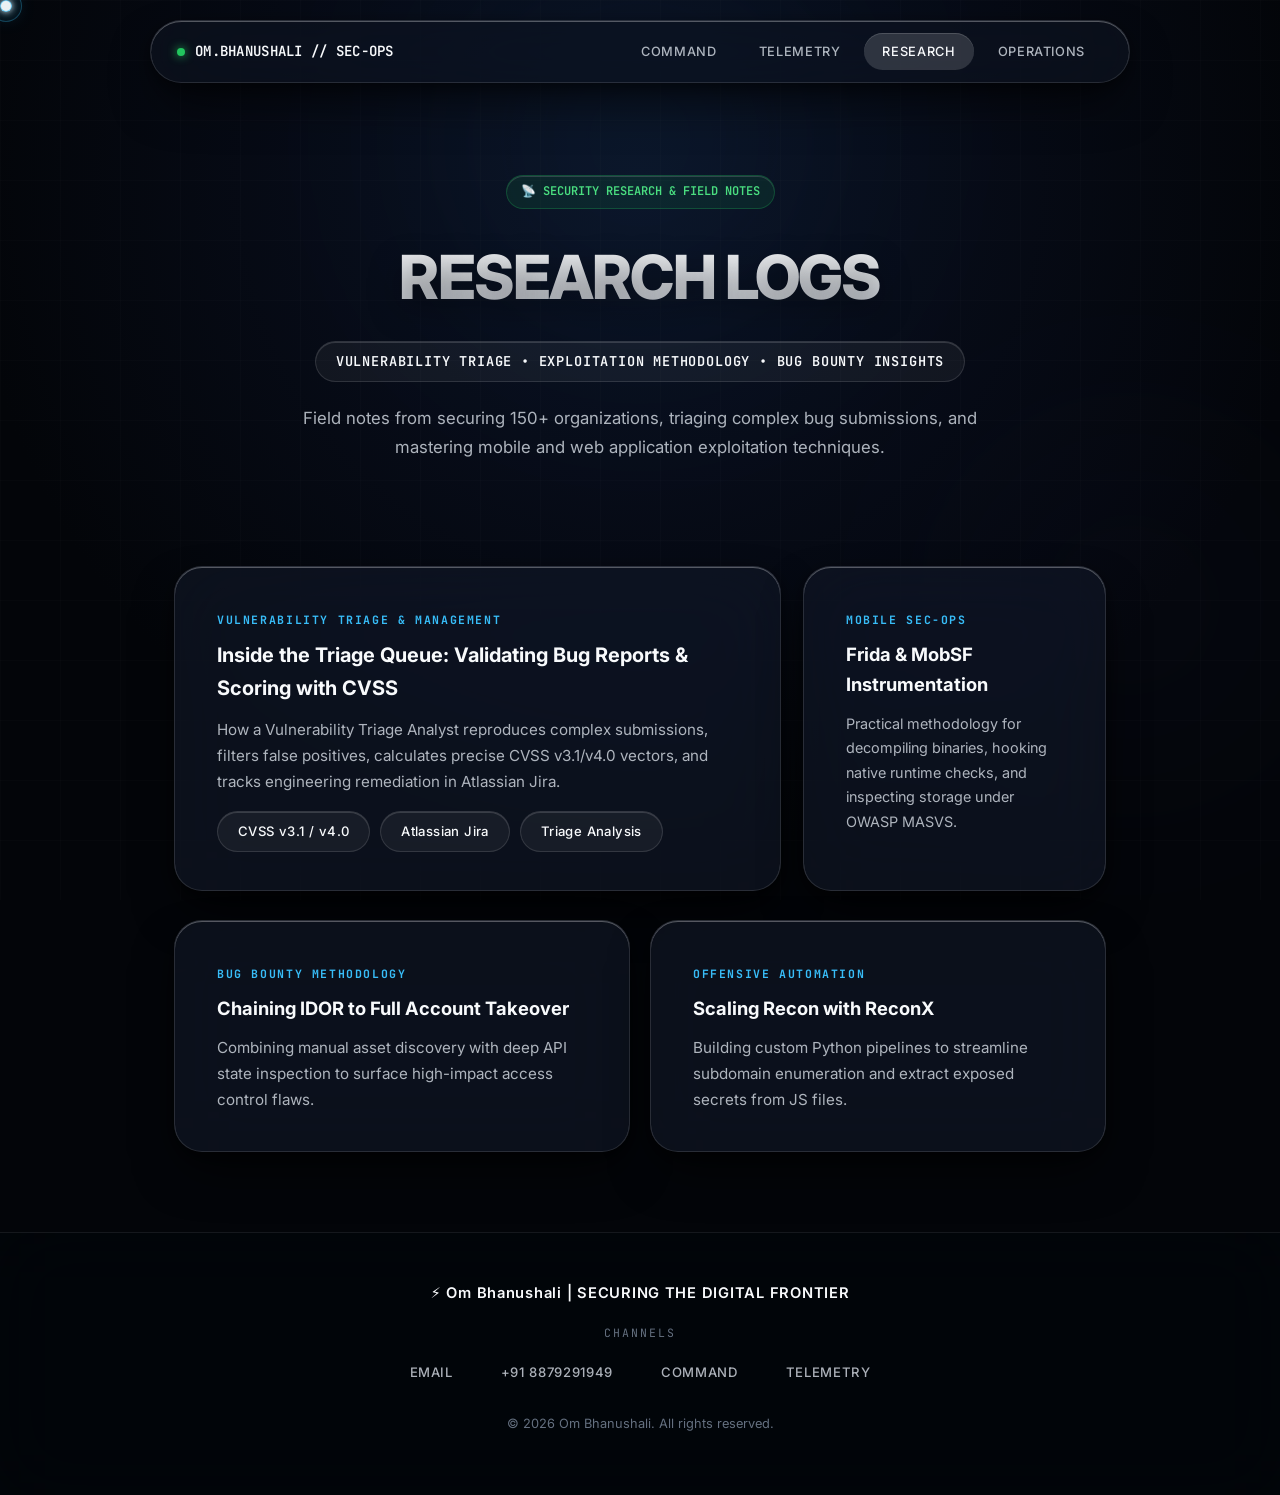
==== commit 49928d02: "Update blogs.html" ====
--- a/blogs.html
+++ b/blogs.html
@@ -3,11 +3,11 @@
 <head>
     <meta charset="UTF-8">
     <meta name="viewport" content="width=device-width, initial-scale=1.0">
-    <meta name="description" content="Technical Writeups & Triage Insights | Om Bhanushali">
-    <title>Blogs | Om Bhanushali</title>
+    <meta name="description" content="Technical Writeups & Vulnerability Triage Insights | Om Bhanushali">
+    <title>Research & Writeups | Om Bhanushali</title>
     <link rel="preconnect" href="https://fonts.googleapis.com">
     <link rel="preconnect" href="https://fonts.gstatic.com" crossorigin>
-    <link href="https://fonts.googleapis.com/css2?family=Inter:wght@300;400;500;600;700&display=swap" rel="stylesheet">
+    <link href="https://fonts.googleapis.com/css2?family=Inter:wght@300;400;500;600;700;800&family=JetBrains+Mono:wght@400;500&display=swap" rel="stylesheet">
     <link rel="stylesheet" href="style.css">
     <link href="https://unpkg.com/aos@2.3.1/dist/aos.css" rel="stylesheet">
 </head>
@@ -15,98 +15,83 @@
     <div class="cursor-dot"></div>
 
     <div class="spatial-ambient" aria-hidden="true">
+        <div class="ambient-mesh-grid"></div>
         <div class="ambient-orb orb-primary"></div>
         <div class="ambient-orb orb-secondary"></div>
     </div>
 
     <nav class="glass-nav">
-        <a href="index.html" class="nav-brand">Om Bhanushali</a>
+        <a href="index.html" class="nav-brand">
+            <span class="status-indicator"></span> OM.BHANUSHALI // SEC-OPS
+        </a>
         <div class="nav-links">
-            <a href="index.html">HOME</a>
-            <a href="projects.html">PROJECTS</a>
-            <a href="blogs.html" class="active">BLOGS</a>
+            <a href="index.html">COMMAND</a>
+            <a href="projects.html">TELEMETRY</a>
+            <a href="blogs.html" class="active">RESEARCH</a>
             <a href="op.html">OPERATIONS</a>
         </div>
     </nav>
 
     <div class="container">
         <header class="hero text-center" data-aos="fade-down">
-            <h1 class="glitch" data-text="TECHNICAL WRITEUPS">TECHNICAL WRITEUPS</h1>
+            <div class="hero-badge">
+                <span>📡 SECURITY RESEARCH & FIELD NOTES</span>
+            </div>
+            <h1 class="glitch" data-text="RESEARCH LOGS">RESEARCH LOGS</h1>
             <p class="cyber-subtitle">
-                📡 Vulnerability Triage • Penetration Testing • Bug Bounty Case Studies
+                VULNERABILITY TRIAGE • EXPLOITATION METHODOLOGY • BUG BOUNTY INSIGHTS
             </p>
             <p class="hero-description">
-                Insights from triaging external vulnerability reports, conducting red team assessments, and responsibly disclosing critical flaws across 150+ organizations.
+                Field notes from securing 150+ organizations, triaging complex bug submissions, and mastering mobile and web application exploitation techniques.
             </p>
         </header>
 
-        <div class="spatial-grid-2" data-aos="fade-up">
-            <article class="spatial-card">
-                <div>
-                    <span class="card-tag">VULNERABILITY TRIAGE & MANAGEMENT</span>
-                    <h2 class="card-title">Inside the Triage Queue: Validating Bug Reports & Scoring with CVSS v3.1/v4.0</h2>
-                    <p class="card-desc">
-                        How a Vulnerability Triage Analyst reproduces complex submissions, filters out false positives, assigns accurate CVSS severity vectors, and tracks engineering remediation in Atlassian Jira.
-                    </p>
-                </div>
-                <div class="card-footer">
-                    <span class="company-badge">CVSS v3.1/v4.0 • Atlassian Jira</span>
-                    <span class="spatial-pill">Triage Analyst</span>
+        <div class="bento-grid" data-aos="fade-up">
+            <article class="spatial-card bento-main">
+                <span class="card-tag">VULNERABILITY TRIAGE & MANAGEMENT</span>
+                <h2 class="card-title">Inside the Triage Queue: Validating Bug Reports & Scoring with CVSS</h2>
+                <p class="card-desc">
+                    How a Vulnerability Triage Analyst reproduces complex submissions, filters false positives, calculates precise CVSS v3.1/v4.0 vectors, and tracks engineering remediation in Atlassian Jira.
+                </p>
+                <div class="expertise-grid" style="margin-top: 14px;">
+                    <span class="spatial-pill">CVSS v3.1 / v4.0</span>
+                    <span class="spatial-pill">Atlassian Jira</span>
+                    <span class="spatial-pill">Triage Analysis</span>
                 </div>
             </article>
 
-            <article class="spatial-card">
-                <div>
-                    <span class="card-tag">BUG BOUNTY & WEB APPSEC</span>
-                    <h2 class="card-title">Escalating Broken Access Controls & Business Logic Flaws to Account Takeover</h2>
-                    <p class="card-desc">
-                        Lessons from securing 150+ organizations: combining manual asset discovery with deep endpoint analysis to uncover critical authentication and authorization bypasses.
-                    </p>
-                </div>
-                <div class="card-footer">
-                    <span class="company-badge">OWASP Top 10 • API Security</span>
-                    <span class="spatial-pill">Bug Bounty</span>
-                </div>
+            <article class="spatial-card bento-side">
+                <span class="card-tag">MOBILE SEC-OPS</span>
+                <h2 class="card-title" style="font-size: 1.15rem;">Frida & MobSF Instrumentation</h2>
+                <p class="card-desc" style="font-size: 0.9rem; margin-bottom: 0;">
+                    Practical methodology for decompiling binaries, hooking native runtime checks, and inspecting storage under OWASP MASVS.
+                </p>
+            </article>
+        </div>
+
+        <div class="spatial-grid" data-aos="fade-up" style="display: grid; grid-template-columns: repeat(auto-fit, minmax(320px, 1fr)); gap: 20px;">
+            <article class="spatial-card" style="margin-bottom: 0;">
+                <span class="card-tag">BUG BOUNTY METHODOLOGY</span>
+                <h3 class="card-title" style="font-size: 1.15rem;">Chaining IDOR to Full Account Takeover</h3>
+                <p class="card-desc" style="margin-bottom: 0;">Combining manual asset discovery with deep API state inspection to surface high-impact access control flaws.</p>
             </article>
 
-            <article class="spatial-card">
-                <div>
-                    <span class="card-tag">MOBILE PENETRATION TESTING</span>
-                    <h2 class="card-title">Dynamic Mobile Instrumentation with Frida & MobSF Under OWASP MASVS</h2>
-                    <p class="card-desc">
-                        Practical methodology for analyzing Android and iOS binaries, bypassing runtime protections with Frida hooks, and uncovering insecure credential storage.
-                    </p>
-                </div>
-                <div class="card-footer">
-                    <span class="company-badge">eMAPT • OWASP MASVS</span>
-                    <span class="spatial-pill">Frida & MobSF</span>
-                </div>
-            </article>
-
-            <article class="spatial-card">
-                <div>
-                    <span class="card-tag">OFFENSIVE PYTHON AUTOMATION</span>
-                    <h2 class="card-title">Building ReconX: Automating Endpoint Extraction & Archive Secret Scanning</h2>
-                    <p class="card-desc">
-                        How custom Python pipelines accelerate reconnaissance by chaining subdomain discovery with automated JavaScript and <code>.zip</code> archive parsing for exposed API keys.
-                    </p>
-                </div>
-                <div class="card-footer">
-                    <span class="company-badge">Python • ReconX</span>
-                    <a href="projects.html" class="btn btn-secondary" style="padding: 7px 16px; font-size: 0.76rem;">VIEW PROJECT</a>
-                </div>
+            <article class="spatial-card" style="margin-bottom: 0;">
+                <span class="card-tag">OFFENSIVE AUTOMATION</span>
+                <h3 class="card-title" style="font-size: 1.15rem;">Scaling Recon with ReconX</h3>
+                <p class="card-desc" style="margin-bottom: 0;">Building custom Python pipelines to streamline subdomain enumeration and extract exposed secrets from JS files.</p>
             </article>
         </div>
     </div>
 
     <footer class="glass-footer">
         <p class="footer-tagline">⚡ Om Bhanushali | SECURING THE DIGITAL FRONTIER</p>
-        <p class="footer-label">CONNECT</p>
+        <p class="footer-label">CHANNELS</p>
         <div class="footer-links">
             <a href="mailto:ombhanushali81@rediffmail.com">EMAIL</a>
             <a href="tel:+918879291949">+91 8879291949</a>
-            <a href="index.html">HOME</a>
-            <a href="op.html">OPERATIONS</a>
+            <a href="index.html">COMMAND</a>
+            <a href="projects.html">TELEMETRY</a>
         </div>
         <p class="footer-copy">&copy; 2026 Om Bhanushali. All rights reserved.</p>
     </footer>
@@ -114,31 +99,22 @@
     <script src="https://unpkg.com/aos@2.3.1/dist/aos.js"></script>
     <script>
         AOS.init({ duration: 900, once: true });
-
         const dot = document.querySelector('.cursor-dot');
         if (dot) {
             window.addEventListener('mousemove', (e) => {
-                dot.style.transform = `translate(${e.clientX - 5}px, ${e.clientY - 5}px)`;
+                dot.style.transform = `translate(${e.clientX - 6}px, ${e.clientY - 6}px)`;
             });
         }
-
-        const spatialElements = document.querySelectorAll('.glass-panel, .spatial-card');
-        spatialElements.forEach((el) => {
+        document.querySelectorAll('.glass-panel, .spatial-card').forEach((el) => {
             el.addEventListener('mousemove', (e) => {
                 const rect = el.getBoundingClientRect();
                 const x = e.clientX - rect.left;
                 const y = e.clientY - rect.top;
-                const centerX = rect.width / 2;
-                const centerY = rect.height / 2;
-                const rotateX = ((y - centerY) / centerY) * -3.5;
-                const rotateY = ((x - centerX) / centerX) * 3.5;
-
                 el.style.transition = 'transform 0.08s ease-out';
-                el.style.transform = `perspective(1000px) rotateX(${rotateX.toFixed(2)}deg) rotateY(${rotateY.toFixed(2)}deg) scale3d(1.008, 1.008, 1.008)`;
+                el.style.transform = `perspective(1000px) rotateX(${(((y - rect.height/2)/(rect.height/2)) * -3).toFixed(2)}deg) rotateY(${(((x - rect.width/2)/(rect.width/2)) * 3).toFixed(2)}deg) scale3d(1.006, 1.006, 1.006)`;
                 el.style.setProperty('--mouse-x', `${x}px`);
                 el.style.setProperty('--mouse-y', `${y}px`);
             });
-
             el.addEventListener('mouseleave', () => {
                 el.style.transition = 'transform 0.55s cubic-bezier(0.22, 1, 0.36, 1)';
                 el.style.transform = 'perspective(1000px) rotateX(0deg) rotateY(0deg) scale3d(1, 1, 1)';
--- a/style.css
+++ b/style.css
@@ -1,64 +1,51 @@
 /* ==========================================================================
-   SPATIAL UI DESIGN SYSTEM (visionOS 3D Perspective Edition)
+   SPATIAL UI COMMAND CENTER DESIGN SYSTEM (Telemetry Edition)
    Author: Om Bhanushali Portfolio
    ========================================================================== */
 
 :root {
-    /* Core Spatial Surfaces */
-    --bg-canvas: #06080d;
-    --glass-surface: rgba(255, 255, 255, 0.05);
-    --glass-surface-hover: rgba(255, 255, 255, 0.075);
-    --glass-elevated: rgba(255, 255, 255, 0.09);
-    --glass-pill: rgba(255, 255, 255, 0.065);
-
-    /* Specular Borders & Depth Shadows */
+    --bg-canvas: #030509;
+    --glass-surface: rgba(18, 24, 38, 0.65);
+    --glass-surface-hover: rgba(26, 34, 52, 0.78);
+    --glass-pill: rgba(255, 255, 255, 0.05);
     --glass-border: rgba(255, 255, 255, 0.12);
     --glass-border-strong: rgba(255, 255, 255, 0.24);
-    --specular-top: inset 0 1px 0 0 rgba(255, 255, 255, 0.28);
+    --specular-top: inset 0 1px 0 0 rgba(255, 255, 255, 0.3);
     --specular-subtle: inset 0 1px 0 0 rgba(255, 255, 255, 0.15);
-    --spatial-shadow: 0 24px 48px -12px rgba(0, 0, 0, 0.65), 0 4px 16px rgba(0, 0, 0, 0.4);
-    --spatial-shadow-hover: 0 32px 64px -12px rgba(0, 0, 0, 0.78), 0 8px 24px rgba(0, 0, 0, 0.5);
-
-    /* Typography & Spatial Accents */
+    --spatial-shadow: 0 24px 50px -12px rgba(0, 0, 0, 0.75), 0 4px 16px rgba(0, 0, 0, 0.45);
+    --spatial-shadow-hover: 0 32px 68px -12px rgba(0, 0, 0, 0.88), 0 8px 24px rgba(0, 0, 0, 0.6);
+
     --text-primary: #f8fafc;
-    --text-secondary: rgba(226, 232, 240, 0.74);
+    --text-secondary: rgba(226, 232, 240, 0.76);
     --text-muted: rgba(148, 163, 184, 0.68);
-
-    /* Legacy Variable Remapping */
-    --accent-cyan: #e2e8f0;
-    --accent-purple: #94a3b8;
-
-    /* Blur & Curvature Tokens */
-    --spatial-blur: blur(32px) saturate(180%);
+    --accent-glow: #38bdf8;
+
+    --spatial-blur: blur(36px) saturate(180%);
     --radius-chamber: 28px;
     --radius-card: 22px;
     --radius-pill: 9999px;
     --transition-smooth: cubic-bezier(0.22, 1, 0.36, 1);
 }
 
-/* ==========================================================================
-   BASE & RESET
-   ========================================================================== */
-
 *, *::before, *::after {
     box-sizing: border-box;
     margin: 0;
     padding: 0;
 }
 
+@media (hover: hover) and (pointer: fine) {
+    html, body, *, *::before, *::after, a, button, .btn, input, textarea, select {
+        cursor: none !important;
+    }
+}
+
 html {
     scroll-behavior: smooth;
     -webkit-font-smoothing: antialiased;
-    -moz-osx-font-smoothing: grayscale;
 }
 
 body {
     background-color: var(--bg-canvas);
-    background-image: 
-        radial-gradient(circle at 18% 12%, rgba(148, 163, 184, 0.12) 0%, transparent 45%),
-        radial-gradient(circle at 82% 35%, rgba(100, 116, 139, 0.10) 0%, transparent 50%),
-        radial-gradient(circle at 50% 90%, rgba(71, 85, 105, 0.12) 0%, transparent 55%);
-    background-attachment: fixed;
     color: var(--text-primary);
     font-family: -apple-system, BlinkMacSystemFont, 'SF Pro Display', 'Inter', system-ui, sans-serif;
     line-height: 1.65;
@@ -67,72 +54,95 @@
     position: relative;
 }
 
-/* Ambient Light Orbs for Glass Refraction */
+/* Atmospheric Telemetry Mesh & Background */
 .spatial-ambient {
     position: fixed;
     inset: 0;
     pointer-events: none;
     z-index: -1;
     overflow: hidden;
+    background: radial-gradient(circle at 50% 20%, #0a1124 0%, #030509 70%);
+}
+
+.ambient-mesh-grid {
+    position: absolute;
+    inset: 0;
+    background-image: 
+        linear-gradient(rgba(255, 255, 255, 0.025) 1px, transparent 1px),
+        linear-gradient(90deg, rgba(255, 255, 255, 0.025) 1px, transparent 1px);
+    background-size: 60px 60px;
+    opacity: 0.55;
 }
 
 .ambient-orb {
     position: absolute;
     border-radius: 50%;
-    filter: blur(95px);
-    opacity: 0.35;
+    filter: blur(120px);
+    opacity: 0.28;
 }
 
 .orb-primary {
-    width: 540px;
-    height: 540px;
-    background: radial-gradient(circle, rgba(226, 232, 240, 0.22), transparent 70%);
-    top: -140px;
+    width: 600px;
+    height: 600px;
+    background: radial-gradient(circle, rgba(56, 189, 248, 0.25), transparent 70%);
+    top: -160px;
     left: 50%;
     transform: translateX(-50%);
 }
 
 .orb-secondary {
-    width: 460px;
-    height: 460px;
-    background: radial-gradient(circle, rgba(148, 163, 184, 0.18), transparent 70%);
-    bottom: 8%;
-    right: -120px;
-}
-
-/* ==========================================================================
-   CUSTOM CURSOR (Preserved Logic, Spatial Light Finish)
-   ========================================================================== */
-
+    width: 500px;
+    height: 500px;
+    background: radial-gradient(circle, rgba(99, 102, 241, 0.2), transparent 70%);
+    bottom: 5%;
+    right: -100px;
+}
+
+/* Custom Cursor */
 .cursor-dot {
     position: fixed;
     top: 0;
     left: 0;
-    width: 10px;
-    height: 10px;
-    background: rgba(255, 255, 255, 0.92);
+    width: 12px;
+    height: 12px;
+    background: rgba(255, 255, 255, 0.95);
+    border: 1.5px solid rgba(56, 189, 248, 0.65);
     border-radius: 50%;
     pointer-events: none;
-    z-index: 9999;
-    box-shadow: 0 0 16px rgba(255, 255, 255, 0.65), 0 0 4px rgba(255, 255, 255, 0.95);
-    transition: transform 0.04s linear;
-}
-
-/* ==========================================================================
-   FLOATING SPATIAL NAVIGATION BAR
-   ========================================================================== */
-
+    z-index: 99999;
+    box-shadow: 0 0 20px rgba(56, 189, 248, 0.75), 0 0 6px rgba(255, 255, 255, 0.95);
+    will-change: transform;
+}
+
+.cursor-dot::after {
+    content: "";
+    position: absolute;
+    top: 50%;
+    left: 50%;
+    width: 32px;
+    height: 32px;
+    transform: translate(-50%, -50%);
+    border-radius: 50%;
+    border: 1px solid rgba(56, 189, 248, 0.28);
+    background: rgba(56, 189, 248, 0.04);
+}
+
+@media (hover: none), (pointer: coarse) {
+    .cursor-dot { display: none !important; }
+}
+
+/* Floating Navigation */
 .glass-nav {
     position: sticky;
     top: 20px;
     z-index: 1000;
-    max-width: 960px;
+    max-width: 980px;
     margin: 20px auto 0;
-    padding: 12px 24px;
+    padding: 12px 26px;
     display: flex;
     align-items: center;
     justify-content: space-between;
-    background: rgba(18, 22, 31, 0.58);
+    background: rgba(13, 18, 30, 0.72);
     backdrop-filter: var(--spatial-blur);
     -webkit-backdrop-filter: var(--spatial-blur);
     border: 1px solid var(--glass-border);
@@ -142,11 +152,22 @@
 
 .nav-brand {
     font-weight: 600;
-    font-size: 1rem;
-    letter-spacing: -0.01em;
-    color: var(--text-primary);
-    padding-left: 8px;
+    font-size: 0.88rem;
+    letter-spacing: 0.02em;
+    color: var(--text-primary);
     text-decoration: none;
+    display: flex;
+    align-items: center;
+    gap: 10px;
+    font-family: 'JetBrains Mono', monospace;
+}
+
+.status-indicator {
+    width: 8px;
+    height: 8px;
+    background: #22c55e;
+    border-radius: 50%;
+    box-shadow: 0 0 10px #22c55e;
 }
 
 .nav-links {
@@ -158,78 +179,85 @@
 .nav-links a {
     color: var(--text-secondary);
     text-decoration: none;
-    font-size: 0.82rem;
+    font-size: 0.8rem;
     font-weight: 500;
-    letter-spacing: 0.04em;
-    padding: 8px 16px;
+    letter-spacing: 0.05em;
+    padding: 8px 18px;
     border-radius: var(--radius-pill);
     transition: all 0.25s var(--transition-smooth);
 }
 
 .nav-links a:hover {
     color: var(--text-primary);
-    background: rgba(255, 255, 255, 0.07);
+    background: rgba(255, 255, 255, 0.08);
 }
 
 .nav-links a.active {
     color: var(--text-primary);
-    background: rgba(255, 255, 255, 0.14);
+    background: rgba(255, 255, 255, 0.15);
     box-shadow: var(--specular-subtle);
 }
 
-/* ==========================================================================
-   LAYOUT & HERO
-   ========================================================================== */
-
+/* Layout Container */
 .container {
-    max-width: 960px;
+    max-width: 980px;
     margin: 0 auto;
-    padding: 20px 24px;
-}
-
-.text-center {
-    text-align: center;
-}
+    padding: 24px;
+}
+
+.text-center { text-align: center; }
 
 .hero {
-    padding: 64px 20px 40px;
-    margin-bottom: 24px;
+    padding: 68px 20px 44px;
+    margin-bottom: 28px;
+}
+
+.hero-badge {
+    display: inline-block;
+    padding: 6px 14px;
+    background: rgba(34, 197, 94, 0.1);
+    border: 1px solid rgba(34, 197, 94, 0.25);
+    border-radius: var(--radius-pill);
+    font-size: 0.75rem;
+    font-weight: 600;
+    font-family: 'JetBrains Mono', monospace;
+    color: #4ade80;
+    margin-bottom: 18px;
+    box-shadow: var(--specular-subtle);
 }
 
 .glitch {
-    font-size: clamp(2.4rem, 5vw, 3.6rem);
-    font-weight: 700;
+    font-size: clamp(2.4rem, 5vw, 3.8rem);
+    font-weight: 800;
     letter-spacing: -0.03em;
     margin-bottom: 14px;
-    background: linear-gradient(180deg, #ffffff 0%, rgba(226, 232, 240, 0.76) 100%);
+    background: linear-gradient(180deg, #ffffff 0%, rgba(226, 232, 240, 0.8) 100%);
     -webkit-background-clip: text;
     -webkit-text-fill-color: transparent;
-    text-shadow: 0 12px 32px rgba(0, 0, 0, 0.35);
+    text-shadow: 0 12px 32px rgba(0, 0, 0, 0.4);
 }
 
 .cyber-subtitle {
     display: inline-block;
     color: var(--text-primary);
-    font-size: 0.9rem;
-    font-weight: 500;
-    letter-spacing: 0.02em;
-    padding: 7px 18px;
-    margin-bottom: 20px;
+    font-size: 0.85rem;
+    font-weight: 600;
+    letter-spacing: 0.06em;
+    font-family: 'JetBrains Mono', monospace;
+    padding: 8px 20px;
+    margin-bottom: 22px;
     background: var(--glass-pill);
     border: 1px solid var(--glass-border);
     border-radius: var(--radius-pill);
     box-shadow: var(--specular-subtle);
-    backdrop-filter: var(--spatial-blur);
-    -webkit-backdrop-filter: var(--spatial-blur);
 }
 
 .hero-description {
-    max-width: 680px;
-    margin: 0 auto 30px;
-    color: var(--text-secondary);
-    font-size: 1.03rem;
-    font-weight: 400;
-    line-height: 1.7;
+    max-width: 700px;
+    margin: 0 auto 32px;
+    color: var(--text-secondary);
+    font-size: 1.05rem;
+    line-height: 1.75;
 }
 
 .hero-actions {
@@ -239,61 +267,85 @@
     gap: 14px;
 }
 
-/* ==========================================================================
-   SPATIAL BUTTONS
-   ========================================================================== */
-
+/* Buttons */
 .btn {
     display: inline-flex;
     align-items: center;
     justify-content: center;
     gap: 8px;
-    padding: 12px 26px;
-    font-size: 0.84rem;
+    padding: 13px 28px;
+    font-size: 0.85rem;
     font-weight: 600;
     letter-spacing: 0.05em;
     text-decoration: none;
     border-radius: var(--radius-pill) !important;
     border: 1px solid var(--glass-border-strong) !important;
-    background: rgba(255, 255, 255, 0.09) !important;
+    background: rgba(255, 255, 255, 0.08) !important;
     color: var(--text-primary) !important;
-    backdrop-filter: var(--spatial-blur);
-    -webkit-backdrop-filter: var(--spatial-blur);
-    box-shadow: var(--specular-top), 0 8px 20px rgba(0, 0, 0, 0.35);
-    transition: transform 0.25s var(--transition-smooth), 
-                background 0.25s var(--transition-smooth), 
-                box-shadow 0.25s var(--transition-smooth);
-    cursor: pointer;
+    box-shadow: var(--specular-top), 0 8px 20px rgba(0, 0, 0, 0.4);
+    transition: transform 0.25s var(--transition-smooth), background 0.25s ease, box-shadow 0.25s ease;
 }
 
 .btn-primary {
-    background: rgba(255, 255, 255, 0.15) !important;
-    border-color: rgba(255, 255, 255, 0.3) !important;
+    background: rgba(56, 189, 248, 0.18) !important;
+    border-color: rgba(56, 189, 248, 0.4) !important;
+    color: #e0f2fe !important;
 }
 
 .btn-secondary {
-    background: rgba(255, 255, 255, 0.05) !important;
+    background: rgba(255, 255, 255, 0.04) !important;
     color: var(--text-secondary) !important;
 }
 
 .btn:hover {
     transform: translateY(-2px) scale(1.015);
-    background: rgba(255, 255, 255, 0.22) !important;
+    background: rgba(56, 189, 248, 0.28) !important;
     color: #ffffff !important;
-    box-shadow: var(--specular-top), 0 14px 28px rgba(0, 0, 0, 0.45);
-}
-
-.btn:active {
-    transform: translateY(0) scale(0.99);
-}
-
-/* ==========================================================================
-   3D PERSPECTIVE SPATIAL GLASS PANELS & CARDS
-   ========================================================================== */
-
-.glass-panel,
-.chamber,
-.spatial-card {
+    box-shadow: var(--specular-top), 0 14px 30px rgba(0, 0, 0, 0.5);
+}
+
+/* Bento Grid System */
+.bento-grid {
+    display: grid;
+    grid-template-columns: 2fr 1fr;
+    gap: 22px;
+    margin-bottom: 28px;
+}
+
+@media(max-width: 768px) {
+    .bento-grid { grid-template-columns: 1fr; }
+}
+
+.bento-main, .bento-side {
+    margin-bottom: 0 !important;
+}
+
+.metric-block {
+    padding: 18px;
+    background: rgba(255, 255, 255, 0.03);
+    border: 1px solid rgba(255, 255, 255, 0.08);
+    border-radius: 16px;
+    text-align: center;
+}
+
+.metric-number {
+    display: block;
+    font-size: 2.2rem;
+    font-weight: 800;
+    color: #ffffff;
+    font-family: 'JetBrains Mono', monospace;
+    letter-spacing: -0.02em;
+}
+
+.metric-label {
+    font-size: 0.78rem;
+    color: var(--text-muted);
+    letter-spacing: 0.05em;
+    text-transform: uppercase;
+}
+
+/* 3D Perspective Glass Panels */
+.glass-panel, .chamber, .spatial-card {
     position: relative;
     overflow: hidden;
     background: var(--glass-surface);
@@ -302,28 +354,22 @@
     border: 1px solid var(--glass-border);
     border-radius: var(--radius-chamber);
     box-shadow: var(--specular-top), var(--spatial-shadow);
-    padding: 36px 40px;
+    padding: 38px 42px;
     margin-bottom: 28px;
     transform-style: preserve-3d;
     will-change: transform;
-    transition: transform 0.55s var(--transition-smooth), 
-                background 0.35s var(--transition-smooth),
-                border-color 0.35s var(--transition-smooth),
-                box-shadow 0.35s var(--transition-smooth);
-}
-
-/* Cursor-Tracked Specular Glare Overlay */
-.glass-panel::before,
-.chamber::before,
-.spatial-card::before {
+    transition: transform 0.55s var(--transition-smooth), background 0.35s ease, border-color 0.35s ease, box-shadow 0.35s ease;
+}
+
+.glass-panel::before, .chamber::before, .spatial-card::before {
     content: "";
     position: absolute;
     inset: 0;
     border-radius: inherit;
     background: radial-gradient(
         600px circle at var(--mouse-x, 50%) var(--mouse-y, -200px),
-        rgba(255, 255, 255, 0.11),
-        transparent 42%
+        rgba(56, 189, 248, 0.12),
+        transparent 45%
     );
     opacity: 0;
     transition: opacity 0.35s ease;
@@ -331,155 +377,57 @@
     z-index: 0;
 }
 
-.glass-panel:hover::before,
-.chamber:hover::before,
-.spatial-card:hover::before {
+.glass-panel:hover::before, .chamber:hover::before, .spatial-card:hover::before {
     opacity: 1;
 }
 
-.glass-panel > *,
-.chamber > *,
-.spatial-card > * {
+.glass-panel > *, .chamber > *, .spatial-card > * {
     position: relative;
     z-index: 1;
 }
 
-.glass-panel:hover,
-.chamber:hover,
-.spatial-card:hover {
+.glass-panel:hover, .chamber:hover, .spatial-card:hover {
     background: var(--glass-surface-hover);
-    border-color: rgba(255, 255, 255, 0.22);
+    border-color: rgba(56, 189, 248, 0.3);
     box-shadow: var(--specular-top), var(--spatial-shadow-hover);
 }
 
-/* Section Headings */
 .neon-heading {
     font-size: 0.78rem;
     font-weight: 600;
     letter-spacing: 0.16em;
     text-transform: uppercase;
     color: var(--text-muted);
-    margin-bottom: 20px;
+    margin-bottom: 22px;
     display: flex;
     align-items: center;
     gap: 12px;
+    font-family: 'JetBrains Mono', monospace;
 }
 
 .neon-heading::after {
     content: "";
     flex: 1;
     height: 1px;
-    background: linear-gradient(90deg, rgba(255, 255, 255, 0.14), transparent);
+    background: linear-gradient(90deg, rgba(255, 255, 255, 0.15), transparent);
 }
 
 .section-text {
     color: var(--text-secondary);
-    font-size: 1rem;
-    line-height: 1.75;
-    margin-bottom: 14px;
-}
-
-.section-text:last-child {
-    margin-bottom: 0;
-}
-
-.section-text strong {
-    color: var(--text-primary);
-    font-weight: 600;
-}
-
-/* ==========================================================================
-   GRID LAYOUTS (PROJECTS, OPERATIONS, BLOGS, CERTIFICATIONS)
-   ========================================================================== */
-
-.spatial-grid {
-    display: grid;
-    grid-template-columns: repeat(auto-fit, minmax(280px, 1fr));
-    gap: 20px;
-    margin-bottom: 28px;
-}
-
-.spatial-grid-2 {
-    display: grid;
-    grid-template-columns: repeat(auto-fit, minmax(380px, 1fr));
-    gap: 22px;
-    margin-bottom: 28px;
-}
-
-.spatial-card {
-    padding: 28px 30px;
-    border-radius: var(--radius-card);
-    margin-bottom: 0;
-    display: flex;
-    flex-direction: column;
-    justify-content: space-between;
-}
-
-.card-icon {
-    font-size: 1.5rem;
-    margin-bottom: 14px;
-    display: inline-flex;
-    align-items: center;
-    justify-content: center;
-    width: 46px;
-    height: 46px;
-    border-radius: 14px;
-    background: rgba(255, 255, 255, 0.06);
-    border: 1px solid var(--glass-border);
-    box-shadow: var(--specular-subtle);
-}
-
-.card-tag {
-    display: inline-block;
-    font-size: 0.74rem;
-    font-weight: 600;
-    letter-spacing: 0.06em;
-    text-transform: uppercase;
-    color: var(--text-muted);
-    margin-bottom: 8px;
-}
-
-.card-title {
-    font-size: 1.22rem;
-    font-weight: 600;
-    color: var(--text-primary);
-    letter-spacing: -0.01em;
-    margin-bottom: 10px;
-}
-
-.card-desc {
-    color: var(--text-secondary);
-    font-size: 0.94rem;
-    line-height: 1.68;
-    margin-bottom: 18px;
-}
-
-.card-footer {
-    margin-top: auto;
-    padding-top: 14px;
-    border-top: 1px solid rgba(255, 255, 255, 0.08);
-    display: flex;
-    align-items: center;
-    justify-content: space-between;
-    flex-wrap: wrap;
-    gap: 10px;
-}
-
-/* ==========================================================================
-   WORK EXPERIENCE & EDUCATION ITEMS
-   ========================================================================== */
-
+    font-size: 1.02rem;
+    line-height: 1.8;
+    margin-bottom: 16px;
+}
+
+.section-text strong { color: var(--text-primary); font-weight: 600; }
+
+/* Experience Item */
 .experience-item {
-    padding: 24px 26px;
-    background: rgba(255, 255, 255, 0.03);
+    padding: 26px 28px;
+    background: rgba(255, 255, 255, 0.025);
     border: 1px solid rgba(255, 255, 255, 0.08);
     border-radius: 20px;
     box-shadow: var(--specular-subtle);
-    margin-bottom: 18px;
-}
-
-.experience-item:last-child {
-    margin-bottom: 0;
 }
 
 .experience-header {
@@ -494,30 +442,31 @@
 .experience-meta {
     font-size: 0.82rem;
     color: var(--text-muted);
+    font-family: 'JetBrains Mono', monospace;
     margin-bottom: 14px;
 }
 
 .role-title {
-    font-size: 1.14rem;
-    font-weight: 600;
-    color: var(--text-primary);
-    letter-spacing: -0.01em;
+    font-size: 1.15rem;
+    font-weight: 700;
+    color: var(--text-primary);
 }
 
 .company-badge {
     font-size: 0.78rem;
-    font-weight: 500;
+    font-weight: 600;
     color: var(--text-secondary);
     padding: 5px 14px;
     background: rgba(255, 255, 255, 0.06);
     border: 1px solid rgba(255, 255, 255, 0.12);
     border-radius: var(--radius-pill);
+    font-family: 'JetBrains Mono', monospace;
 }
 
 .spatial-list {
     list-style: none;
     color: var(--text-secondary);
-    font-size: 0.95rem;
+    font-size: 0.96rem;
     line-height: 1.75;
 }
 
@@ -528,30 +477,19 @@
     margin-bottom: 8px;
 }
 
-.spatial-list li:last-child {
-    margin-bottom: 0;
-}
-
-.list-indicator {
-    color: var(--text-primary);
-    font-weight: 600;
-    opacity: 0.65;
-}
-
-/* ==========================================================================
-   PILLS, CERTIFICATIONS & SCREENSHOT GALLERY
-   ========================================================================== */
-
+.list-indicator { color: var(--accent-glow); font-weight: 700; }
+
+/* Pills & Tags */
 .expertise-grid {
     display: flex;
     flex-wrap: wrap;
     gap: 10px;
-    margin-top: 8px;
+    margin-top: 10px;
 }
 
 .spatial-pill {
-    padding: 8px 18px;
-    font-size: 0.83rem;
+    padding: 9px 20px;
+    font-size: 0.82rem;
     font-weight: 500;
     letter-spacing: 0.03em;
     color: var(--text-primary);
@@ -563,151 +501,58 @@
 }
 
 .spatial-pill:hover {
-    background: rgba(255, 255, 255, 0.14);
-    border-color: var(--glass-border-strong);
+    background: rgba(56, 189, 248, 0.14);
+    border-color: rgba(56, 189, 248, 0.4);
     transform: translateY(-2px);
 }
 
-.cert-showcase {
-    display: flex;
-    align-items: center;
-    gap: 24px;
-    flex-wrap: wrap;
-}
-
-.cert-image {
-    width: 180px;
-    max-width: 100%;
-    border-radius: 16px;
-    border: 1px solid var(--glass-border-strong);
-    box-shadow: var(--spatial-shadow);
-}
-
-.gallery-grid {
-    display: grid;
-    grid-template-columns: repeat(auto-fit, minmax(260px, 1fr));
-    gap: 18px;
-    margin-top: 16px;
-}
-
-.gallery-item {
-    background: rgba(255, 255, 255, 0.03);
-    border: 1px solid var(--glass-border);
-    border-radius: 18px;
-    overflow: hidden;
-    box-shadow: var(--specular-subtle);
-    transition: transform 0.3s var(--transition-smooth), border-color 0.3s ease;
-}
-
-.gallery-item:hover {
-    transform: translateY(-4px);
-    border-color: var(--glass-border-strong);
-}
-
-.gallery-item img {
-    width: 100%;
-    height: 190px;
-    object-fit: cover;
-    display: block;
-    border-bottom: 1px solid rgba(255, 255, 255, 0.08);
-}
-
-.gallery-caption {
-    padding: 12px 16px;
-    font-size: 0.83rem;
-    color: var(--text-secondary);
-    text-align: center;
-}
-
-/* ==========================================================================
-   CONTACT CHAMBER & FORM CONTROLS
-   ========================================================================== */
-
-.contact-chamber {
-    text-align: center;
-    padding: 44px 36px;
-}
-
-.contact-chamber .neon-heading {
-    justify-content: center;
-}
-
-.contact-chamber .neon-heading::after {
-    display: none;
-}
-
-.contact-subtext {
-    color: var(--text-secondary);
-    max-width: 560px;
-    margin: 0 auto 26px;
-    font-size: 0.98rem;
-}
-
-.spatial-form {
-    max-width: 580px;
-    margin: 0 auto;
-    display: flex;
-    flex-direction: column;
-    gap: 16px;
-    text-align: left;
-}
-
-.form-group label {
-    display: block;
-    font-size: 0.76rem;
-    font-weight: 600;
-    letter-spacing: 0.1em;
+.card-tag {
+    display: inline-block;
+    font-size: 0.72rem;
+    font-weight: 700;
+    letter-spacing: 0.14em;
     text-transform: uppercase;
-    color: var(--text-muted);
-    margin-bottom: 8px;
-    padding-left: 4px;
-}
-
-input, textarea, select {
-    width: 100%;
-    padding: 14px 18px;
-    background: rgba(0, 0, 0, 0.32);
-    border: 1px solid var(--glass-border);
-    border-radius: 16px;
-    color: var(--text-primary);
-    font-family: inherit;
+    color: var(--accent-glow);
+    font-family: 'JetBrains Mono', monospace;
+    margin-bottom: 10px;
+}
+
+.card-title {
+    font-size: 1.25rem;
+    font-weight: 700;
+    color: var(--text-primary);
+    margin-bottom: 12px;
+}
+
+.card-desc {
+    color: var(--text-secondary);
     font-size: 0.95rem;
-    outline: none;
-    box-shadow: inset 0 2px 6px rgba(0, 0, 0, 0.35);
-    transition: border-color 0.25s ease, background 0.25s ease, box-shadow 0.25s ease;
-}
-
-input:focus, textarea:focus, select:focus {
-    background: rgba(0, 0, 0, 0.48);
-    border-color: rgba(255, 255, 255, 0.36);
-    box-shadow: var(--specular-subtle), 0 0 0 3px rgba(255, 255, 255, 0.06);
-}
-
-/* ==========================================================================
-   FOOTER
-   ========================================================================== */
-
+    line-height: 1.7;
+    margin-bottom: 16px;
+}
+
+/* Footer */
 .glass-footer {
     text-align: center;
-    padding: 44px 20px 56px;
-    margin-top: 52px;
+    padding: 48px 20px 60px;
+    margin-top: 56px;
     border-top: 1px solid rgba(255, 255, 255, 0.08);
-    background: rgba(6, 8, 13, 0.45);
+    background: rgba(3, 5, 9, 0.6);
     backdrop-filter: var(--spatial-blur);
-    -webkit-backdrop-filter: var(--spatial-blur);
 }
 
 .footer-tagline {
     font-weight: 600;
     font-size: 0.92rem;
-    letter-spacing: 0.04em;
+    letter-spacing: 0.05em;
     color: var(--text-primary);
 }
 
 .footer-label {
     color: var(--text-muted);
     font-size: 0.72rem;
-    letter-spacing: 0.16em;
+    letter-spacing: 0.18em;
+    font-family: 'JetBrains Mono', monospace;
     margin: 18px 0 12px;
 }
 
@@ -715,7 +560,7 @@
     display: flex;
     justify-content: center;
     flex-wrap: wrap;
-    gap: 14px;
+    gap: 16px;
     margin: 14px 0 24px;
 }
 
@@ -725,7 +570,7 @@
     font-size: 0.82rem;
     font-weight: 500;
     letter-spacing: 0.05em;
-    padding: 6px 14px;
+    padding: 6px 16px;
     border-radius: var(--radius-pill);
     transition: color 0.2s ease, background 0.2s ease;
 }
@@ -740,37 +585,7 @@
     font-size: 0.8rem;
 }
 
-/* ==========================================================================
-   RESPONSIVE DESIGN
-   ========================================================================== */
-
-@media (max-width: 720px) {
-    .glass-nav {
-        margin: 12px 16px 0;
-        flex-direction: column;
-        gap: 10px;
-        border-radius: 24px;
-        padding: 14px 16px;
-    }
-
-    .nav-links {
-        flex-wrap: wrap;
-        justify-content: center;
-    }
-
-    .glass-panel,
-    .chamber,
-    .spatial-card {
-        padding: 26px 22px;
-        border-radius: 22px;
-    }
-
-    .spatial-grid-2 {
-        grid-template-columns: 1fr;
-    }
-
-    .experience-header {
-        flex-direction: column;
-        align-items: flex-start;
-    }
-}
+@media (max-width: 768px) {
+    .glass-nav { margin: 12px 16px 0; flex-direction: column; gap: 12px; }
+    .glass-panel, .chamber, .spatial-card { padding: 28px 22px; }
+}
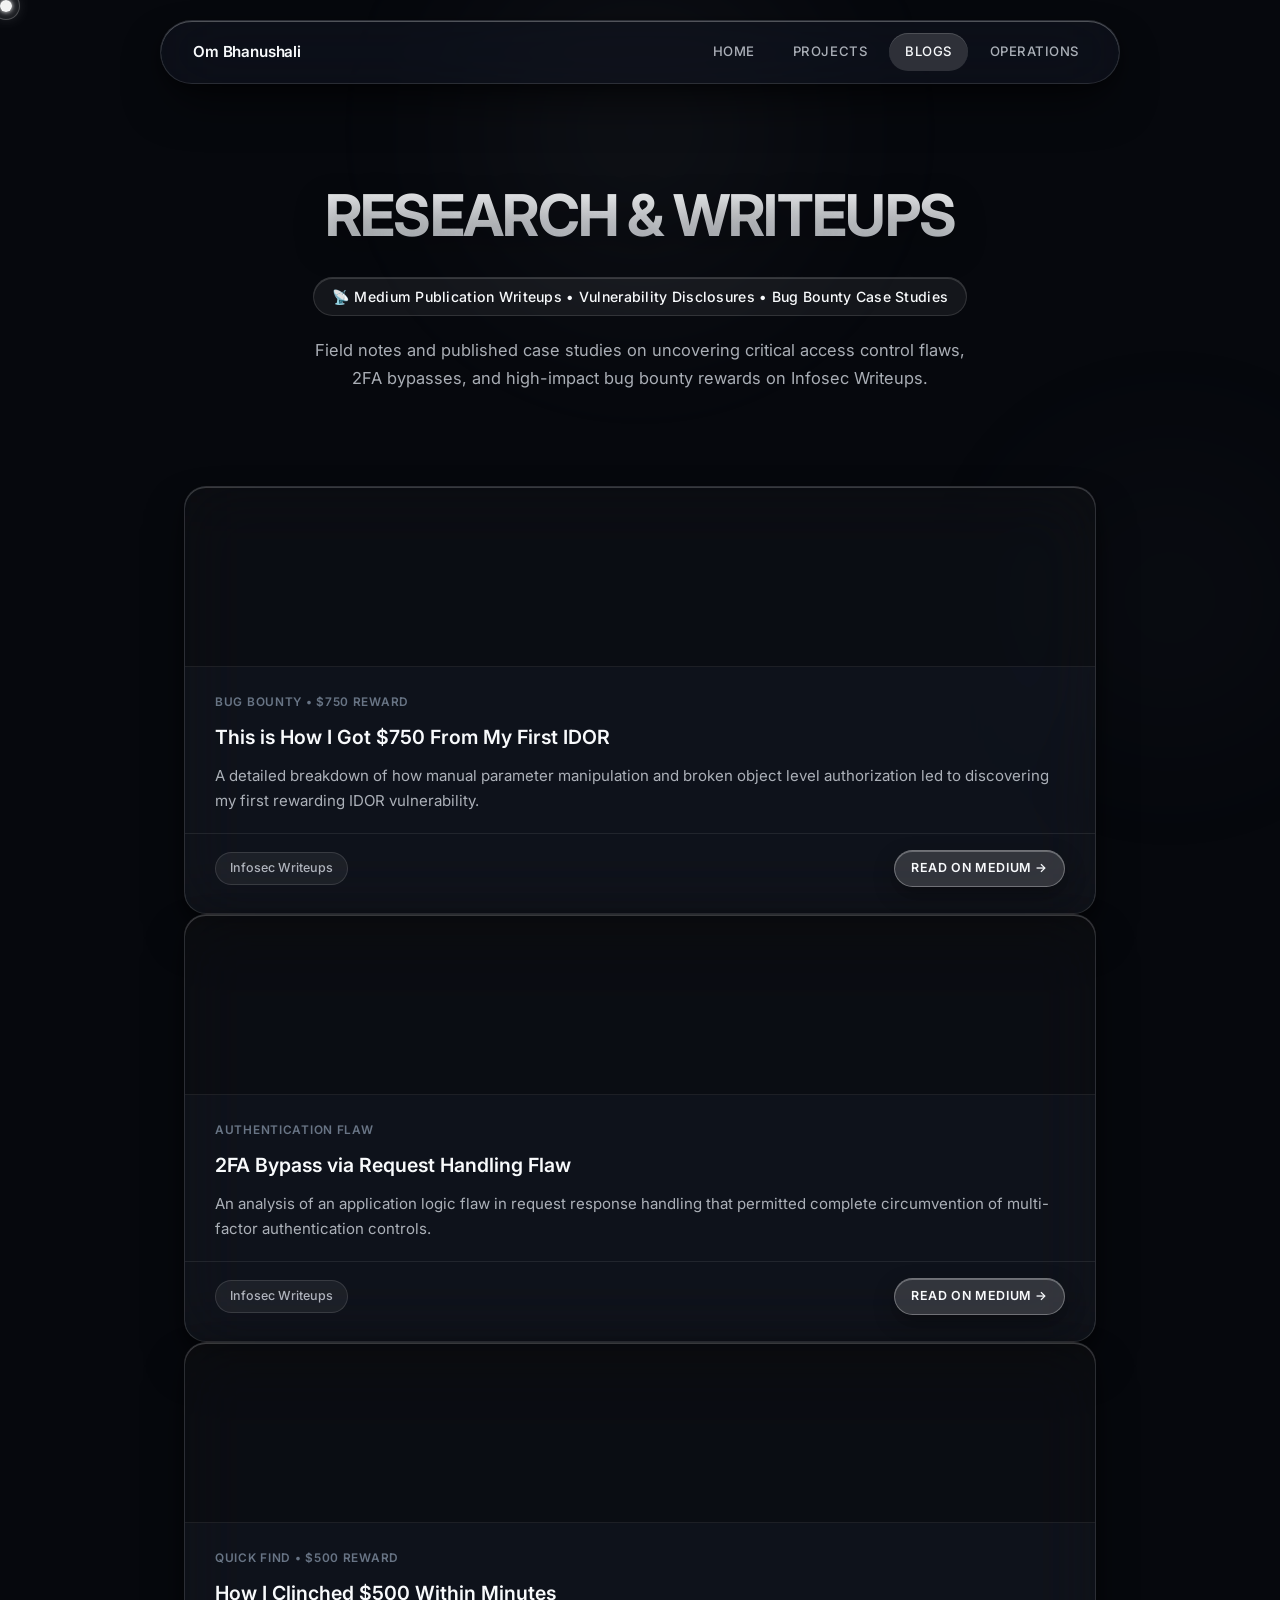
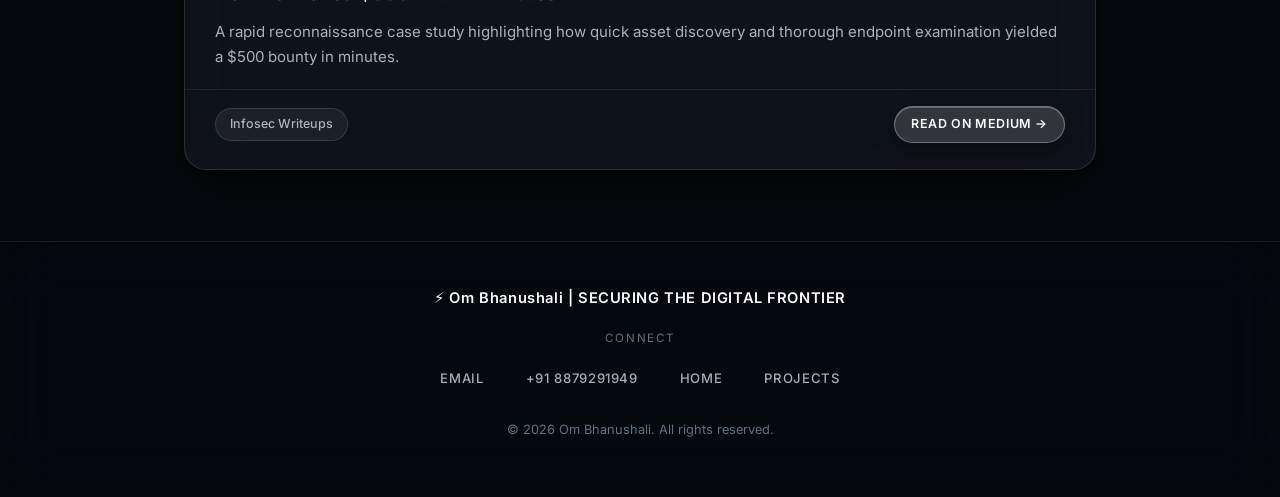
==== commit 2708e7c3: "Revise blogs.html with new content and links Updated blog section with new articles and improved nav" ====
--- a/blogs.html
+++ b/blogs.html
@@ -7,7 +7,7 @@
     <title>Research & Writeups | Om Bhanushali</title>
     <link rel="preconnect" href="https://fonts.googleapis.com">
     <link rel="preconnect" href="https://fonts.gstatic.com" crossorigin>
-    <link href="https://fonts.googleapis.com/css2?family=Inter:wght@300;400;500;600;700;800&family=JetBrains+Mono:wght@400;500&display=swap" rel="stylesheet">
+    <link href="https://fonts.googleapis.com/css2?family=Inter:wght@300;400;500;600;700;800&display=swap" rel="stylesheet">
     <link rel="stylesheet" href="style.css">
     <link href="https://unpkg.com/aos@2.3.1/dist/aos.css" rel="stylesheet">
 </head>
@@ -15,106 +15,192 @@
     <div class="cursor-dot"></div>
 
     <div class="spatial-ambient" aria-hidden="true">
-        <div class="ambient-mesh-grid"></div>
         <div class="ambient-orb orb-primary"></div>
         <div class="ambient-orb orb-secondary"></div>
     </div>
 
     <nav class="glass-nav">
-        <a href="index.html" class="nav-brand">
-            <span class="status-indicator"></span> OM.BHANUSHALI // SEC-OPS
-        </a>
+        <a href="index.html" class="nav-brand">Om Bhanushali</a>
         <div class="nav-links">
-            <a href="index.html">COMMAND</a>
-            <a href="projects.html">TELEMETRY</a>
-            <a href="blogs.html" class="active">RESEARCH</a>
+            <a href="index.html">HOME</a>
+            <a href="projects.html">PROJECTS</a>
+            <a href="blogs.html" class="active">BLOGS</a>
             <a href="op.html">OPERATIONS</a>
         </div>
     </nav>
 
     <div class="container">
         <header class="hero text-center" data-aos="fade-down">
-            <div class="hero-badge">
-                <span>📡 SECURITY RESEARCH & FIELD NOTES</span>
-            </div>
-            <h1 class="glitch" data-text="RESEARCH LOGS">RESEARCH LOGS</h1>
+            <h1 class="glitch" data-text="RESEARCH & WRITEUPS">RESEARCH & WRITEUPS</h1>
             <p class="cyber-subtitle">
-                VULNERABILITY TRIAGE • EXPLOITATION METHODOLOGY • BUG BOUNTY INSIGHTS
+                📡 Medium Publication Writeups • Vulnerability Disclosures • Bug Bounty Case Studies
             </p>
             <p class="hero-description">
-                Field notes from securing 150+ organizations, triaging complex bug submissions, and mastering mobile and web application exploitation techniques.
+                Field notes and published case studies on uncovering critical access control flaws, 2FA bypasses, and high-impact bug bounty rewards on Infosec Writeups.
             </p>
         </header>
 
-        <div class="bento-grid" data-aos="fade-up">
-            <article class="spatial-card bento-main">
-                <span class="card-tag">VULNERABILITY TRIAGE & MANAGEMENT</span>
-                <h2 class="card-title">Inside the Triage Queue: Validating Bug Reports & Scoring with CVSS</h2>
-                <p class="card-desc">
-                    How a Vulnerability Triage Analyst reproduces complex submissions, filters false positives, calculates precise CVSS v3.1/v4.0 vectors, and tracks engineering remediation in Atlassian Jira.
-                </p>
-                <div class="expertise-grid" style="margin-top: 14px;">
-                    <span class="spatial-pill">CVSS v3.1 / v4.0</span>
-                    <span class="spatial-pill">Atlassian Jira</span>
-                    <span class="spatial-pill">Triage Analysis</span>
+        <div class="spatial-grid-2" data-aos="fade-up">
+            <!-- Blog 1: IDOR ($750) -->
+            <article class="spatial-card blog-card">
+                <div class="blog-image-wrapper">
+                    <img src="https://miro.medium.com/v2/resize:fit:1400/format:webp/1*5W4q7N8m87V6hXW3QzZ41A.png" alt="IDOR Writeup Cover" loading="lazy" onerror="this.src='https://images.unsplash.com/photo-1526374965328-7f61d4dc18c5?auto=format&fit=crop&w=800&q=80'">
+                </div>
+                <div class="blog-content">
+                    <span class="card-tag">BUG BOUNTY • $750 REWARD</span>
+                    <h2 class="card-title">
+                        <a href="https://infosecwriteups.com/this-is-how-i-got-750-from-my-first-idor-8058061c65ba" target="_blank" rel="noopener noreferrer">
+                            This is How I Got $750 From My First IDOR
+                        </a>
+                    </h2>
+                    <p class="card-desc">
+                        A detailed breakdown of how manual parameter manipulation and broken object level authorization led to discovering my first rewarding IDOR vulnerability.
+                    </p>
+                </div>
+                <div class="card-footer">
+                    <span class="company-badge">Infosec Writeups</span>
+                    <a href="https://infosecwriteups.com/this-is-how-i-got-750-from-my-first-idor-8058061c65ba" target="_blank" rel="noopener noreferrer" class="btn btn-primary" style="padding: 7px 16px; font-size: 0.78rem;">READ ON MEDIUM →</a>
                 </div>
             </article>
 
-            <article class="spatial-card bento-side">
-                <span class="card-tag">MOBILE SEC-OPS</span>
-                <h2 class="card-title" style="font-size: 1.15rem;">Frida & MobSF Instrumentation</h2>
-                <p class="card-desc" style="font-size: 0.9rem; margin-bottom: 0;">
-                    Practical methodology for decompiling binaries, hooking native runtime checks, and inspecting storage under OWASP MASVS.
-                </p>
+            <!-- Blog 2: 2FA Bypass -->
+            <article class="spatial-card blog-card">
+                <div class="blog-image-wrapper">
+                    <img src="https://miro.medium.com/v2/resize:fit:1400/format:webp/1*8z2W6q7N8m87V6hXW3QzZ4.png" alt="2FA Bypass Cover" loading="lazy" onerror="this.src='https://images.unsplash.com/photo-1563986768609-322da13575f3?auto=format&fit=crop&w=800&q=80'">
+                </div>
+                <div class="blog-content">
+                    <span class="card-tag">AUTHENTICATION FLAW</span>
+                    <h2 class="card-title">
+                        <a href="https://infosecwriteups.com/2fa-bypass-via-request-handling-flaw-e4cf21bb4c55" target="_blank" rel="noopener noreferrer">
+                            2FA Bypass via Request Handling Flaw
+                        </a>
+                    </h2>
+                    <p class="card-desc">
+                        An analysis of an application logic flaw in request response handling that permitted complete circumvention of multi-factor authentication controls.
+                    </p>
+                </div>
+                <div class="card-footer">
+                    <span class="company-badge">Infosec Writeups</span>
+                    <a href="https://infosecwriteups.com/2fa-bypass-via-request-handling-flaw-e4cf21bb4c55" target="_blank" rel="noopener noreferrer" class="btn btn-primary" style="padding: 7px 16px; font-size: 0.78rem;">READ ON MEDIUM →</a>
+                </div>
             </article>
-        </div>
-
-        <div class="spatial-grid" data-aos="fade-up" style="display: grid; grid-template-columns: repeat(auto-fit, minmax(320px, 1fr)); gap: 20px;">
-            <article class="spatial-card" style="margin-bottom: 0;">
-                <span class="card-tag">BUG BOUNTY METHODOLOGY</span>
-                <h3 class="card-title" style="font-size: 1.15rem;">Chaining IDOR to Full Account Takeover</h3>
-                <p class="card-desc" style="margin-bottom: 0;">Combining manual asset discovery with deep API state inspection to surface high-impact access control flaws.</p>
-            </article>
-
-            <article class="spatial-card" style="margin-bottom: 0;">
-                <span class="card-tag">OFFENSIVE AUTOMATION</span>
-                <h3 class="card-title" style="font-size: 1.15rem;">Scaling Recon with ReconX</h3>
-                <p class="card-desc" style="margin-bottom: 0;">Building custom Python pipelines to streamline subdomain enumeration and extract exposed secrets from JS files.</p>
+
+            <!-- Blog 3: $500 in Minutes -->
+            <article class="spatial-card blog-card">
+                <div class="blog-image-wrapper">
+                    <img src="https://miro.medium.com/v2/resize:fit:1400/format:webp/1*3x2W6q7N8m87V6hXW3Qz.png" alt="$500 Bug Bounty Cover" loading="lazy" onerror="this.src='https://images.unsplash.com/photo-1550751827-4bd374c3f58b?auto=format&fit=crop&w=800&q=80'">
+                </div>
+                <div class="blog-content">
+                    <span class="card-tag">QUICK FIND • $500 REWARD</span>
+                    <h2 class="card-title">
+                        <a href="https://infosecwriteups.com/how-i-clinched-500-within-minutes-5b828ad0f5a4" target="_blank" rel="noopener noreferrer">
+                            How I Clinched $500 Within Minutes
+                        </a>
+                    </h2>
+                    <p class="card-desc">
+                        A rapid reconnaissance case study highlighting how quick asset discovery and thorough endpoint examination yielded a $500 bounty in minutes.
+                    </p>
+                </div>
+                <div class="card-footer">
+                    <span class="company-badge">Infosec Writeups</span>
+                    <a href="https://infosecwriteups.com/how-i-clinched-500-within-minutes-5b828ad0f5a4" target="_blank" rel="noopener noreferrer" class="btn btn-primary" style="padding: 7px 16px; font-size: 0.78rem;">READ ON MEDIUM →</a>
+                </div>
             </article>
         </div>
     </div>
 
     <footer class="glass-footer">
         <p class="footer-tagline">⚡ Om Bhanushali | SECURING THE DIGITAL FRONTIER</p>
-        <p class="footer-label">CHANNELS</p>
+        <p class="footer-label">CONNECT</p>
         <div class="footer-links">
             <a href="mailto:ombhanushali81@rediffmail.com">EMAIL</a>
             <a href="tel:+918879291949">+91 8879291949</a>
-            <a href="index.html">COMMAND</a>
-            <a href="projects.html">TELEMETRY</a>
+            <a href="index.html">HOME</a>
+            <a href="projects.html">PROJECTS</a>
         </div>
         <p class="footer-copy">&copy; 2026 Om Bhanushali. All rights reserved.</p>
     </footer>
 
+    <style>
+        /* Extra styling for blog cards to ensure crisp image previews and tactile click feedback */
+        .blog-card {
+            display: flex;
+            flex-direction: column;
+            overflow: hidden;
+            padding: 0 !important;
+            transition: transform 0.25s cubic-bezier(0.22, 1, 0.36, 1), box-shadow 0.25s ease, border-color 0.25s ease;
+        }
+        .blog-card:active {
+            transform: scale(0.98) !important;
+        }
+        .blog-image-wrapper {
+            width: 100%;
+            height: 180px;
+            overflow: hidden;
+            border-bottom: 1px solid rgba(255, 255, 255, 0.08);
+            background: rgba(0, 0, 0, 0.3);
+        }
+        .blog-image-wrapper img {
+            width: 100%;
+            height: 100%;
+            object-fit: cover;
+            transition: transform 0.5s ease;
+        }
+        .blog-card:hover .blog-image-wrapper img {
+            transform: scale(1.04);
+        }
+        .blog-content {
+            padding: 26px 30px 20px;
+            flex: 1;
+            display: flex;
+            flex-direction: column;
+        }
+        .blog-card .card-title a {
+            color: inherit;
+            text-decoration: none;
+            transition: color 0.2s ease;
+        }
+        .blog-card .card-title a:hover {
+            color: #38bdf8;
+        }
+        .blog-card .card-footer {
+            padding: 16px 30px 26px;
+            margin-top: auto;
+            border-top: 1px solid rgba(255, 255, 255, 0.08);
+            display: flex;
+            align-items: center;
+            justify-content: space-between;
+        }
+    </style>
+
     <script src="https://unpkg.com/aos@2.3.1/dist/aos.js"></script>
     <script>
         AOS.init({ duration: 900, once: true });
+
         const dot = document.querySelector('.cursor-dot');
         if (dot) {
             window.addEventListener('mousemove', (e) => {
                 dot.style.transform = `translate(${e.clientX - 6}px, ${e.clientY - 6}px)`;
             });
         }
-        document.querySelectorAll('.glass-panel, .spatial-card').forEach((el) => {
+
+        const spatialElements = document.querySelectorAll('.glass-panel, .spatial-card');
+        spatialElements.forEach((el) => {
             el.addEventListener('mousemove', (e) => {
                 const rect = el.getBoundingClientRect();
                 const x = e.clientX - rect.left;
                 const y = e.clientY - rect.top;
+                const centerX = rect.width / 2;
+                const centerY = rect.height / 2;
+                const rotateX = ((y - centerY) / centerY) * -3;
+                const rotateY = ((x - centerX) / centerX) * 3;
+
                 el.style.transition = 'transform 0.08s ease-out';
-                el.style.transform = `perspective(1000px) rotateX(${(((y - rect.height/2)/(rect.height/2)) * -3).toFixed(2)}deg) rotateY(${(((x - rect.width/2)/(rect.width/2)) * 3).toFixed(2)}deg) scale3d(1.006, 1.006, 1.006)`;
+                el.style.transform = `perspective(1000px) rotateX(${rotateX.toFixed(2)}deg) rotateY(${rotateY.toFixed(2)}deg) scale3d(1.006, 1.006, 1.006)`;
                 el.style.setProperty('--mouse-x', `${x}px`);
                 el.style.setProperty('--mouse-y', `${y}px`);
             });
+
             el.addEventListener('mouseleave', () => {
                 el.style.transition = 'transform 0.55s cubic-bezier(0.22, 1, 0.36, 1)';
                 el.style.transform = 'perspective(1000px) rotateX(0deg) rotateY(0deg) scale3d(1, 1, 1)';
--- a/style.css
+++ b/style.css
@@ -1,26 +1,25 @@
 /* ==========================================================================
-   SPATIAL UI COMMAND CENTER DESIGN SYSTEM (Telemetry Edition)
+   SPATIAL UI DESIGN SYSTEM (Clean Professional Edition)
    Author: Om Bhanushali Portfolio
    ========================================================================== */
 
 :root {
-    --bg-canvas: #030509;
-    --glass-surface: rgba(18, 24, 38, 0.65);
-    --glass-surface-hover: rgba(26, 34, 52, 0.78);
-    --glass-pill: rgba(255, 255, 255, 0.05);
+    --bg-canvas: #06080d;
+    --glass-surface: rgba(255, 255, 255, 0.045);
+    --glass-surface-hover: rgba(255, 255, 255, 0.075);
+    --glass-pill: rgba(255, 255, 255, 0.06);
     --glass-border: rgba(255, 255, 255, 0.12);
     --glass-border-strong: rgba(255, 255, 255, 0.24);
-    --specular-top: inset 0 1px 0 0 rgba(255, 255, 255, 0.3);
+    --specular-top: inset 0 1px 0 0 rgba(255, 255, 255, 0.28);
     --specular-subtle: inset 0 1px 0 0 rgba(255, 255, 255, 0.15);
-    --spatial-shadow: 0 24px 50px -12px rgba(0, 0, 0, 0.75), 0 4px 16px rgba(0, 0, 0, 0.45);
-    --spatial-shadow-hover: 0 32px 68px -12px rgba(0, 0, 0, 0.88), 0 8px 24px rgba(0, 0, 0, 0.6);
+    --spatial-shadow: 0 24px 48px -12px rgba(0, 0, 0, 0.65), 0 4px 16px rgba(0, 0, 0, 0.4);
+    --spatial-shadow-hover: 0 32px 64px -12px rgba(0, 0, 0, 0.78), 0 8px 24px rgba(0, 0, 0, 0.5);
 
     --text-primary: #f8fafc;
-    --text-secondary: rgba(226, 232, 240, 0.76);
+    --text-secondary: rgba(226, 232, 240, 0.74);
     --text-muted: rgba(148, 163, 184, 0.68);
-    --accent-glow: #38bdf8;
-
-    --spatial-blur: blur(36px) saturate(180%);
+
+    --spatial-blur: blur(32px) saturate(180%);
     --radius-chamber: 28px;
     --radius-card: 22px;
     --radius-pill: 9999px;
@@ -54,48 +53,36 @@
     position: relative;
 }
 
-/* Atmospheric Telemetry Mesh & Background */
 .spatial-ambient {
     position: fixed;
     inset: 0;
     pointer-events: none;
     z-index: -1;
     overflow: hidden;
-    background: radial-gradient(circle at 50% 20%, #0a1124 0%, #030509 70%);
-}
-
-.ambient-mesh-grid {
-    position: absolute;
-    inset: 0;
-    background-image: 
-        linear-gradient(rgba(255, 255, 255, 0.025) 1px, transparent 1px),
-        linear-gradient(90deg, rgba(255, 255, 255, 0.025) 1px, transparent 1px);
-    background-size: 60px 60px;
-    opacity: 0.55;
 }
 
 .ambient-orb {
     position: absolute;
     border-radius: 50%;
-    filter: blur(120px);
-    opacity: 0.28;
+    filter: blur(95px);
+    opacity: 0.32;
 }
 
 .orb-primary {
-    width: 600px;
-    height: 600px;
-    background: radial-gradient(circle, rgba(56, 189, 248, 0.25), transparent 70%);
-    top: -160px;
+    width: 540px;
+    height: 540px;
+    background: radial-gradient(circle, rgba(226, 232, 240, 0.2), transparent 70%);
+    top: -140px;
     left: 50%;
     transform: translateX(-50%);
 }
 
 .orb-secondary {
-    width: 500px;
-    height: 500px;
-    background: radial-gradient(circle, rgba(99, 102, 241, 0.2), transparent 70%);
-    bottom: 5%;
-    right: -100px;
+    width: 460px;
+    height: 460px;
+    background: radial-gradient(circle, rgba(148, 163, 184, 0.16), transparent 70%);
+    bottom: 8%;
+    right: -120px;
 }
 
 /* Custom Cursor */
@@ -106,11 +93,11 @@
     width: 12px;
     height: 12px;
     background: rgba(255, 255, 255, 0.95);
-    border: 1.5px solid rgba(56, 189, 248, 0.65);
+    border: 1.5px solid rgba(255, 255, 255, 0.45);
     border-radius: 50%;
     pointer-events: none;
     z-index: 99999;
-    box-shadow: 0 0 20px rgba(56, 189, 248, 0.75), 0 0 6px rgba(255, 255, 255, 0.95);
+    box-shadow: 0 0 18px rgba(255, 255, 255, 0.65), 0 0 4px rgba(255, 255, 255, 0.95);
     will-change: transform;
 }
 
@@ -119,12 +106,12 @@
     position: absolute;
     top: 50%;
     left: 50%;
-    width: 32px;
-    height: 32px;
+    width: 28px;
+    height: 28px;
     transform: translate(-50%, -50%);
     border-radius: 50%;
-    border: 1px solid rgba(56, 189, 248, 0.28);
-    background: rgba(56, 189, 248, 0.04);
+    border: 1px solid rgba(255, 255, 255, 0.22);
+    background: rgba(255, 255, 255, 0.04);
 }
 
 @media (hover: none), (pointer: coarse) {
@@ -136,13 +123,13 @@
     position: sticky;
     top: 20px;
     z-index: 1000;
-    max-width: 980px;
+    max-width: 960px;
     margin: 20px auto 0;
-    padding: 12px 26px;
+    padding: 12px 24px;
     display: flex;
     align-items: center;
     justify-content: space-between;
-    background: rgba(13, 18, 30, 0.72);
+    background: rgba(18, 22, 31, 0.58);
     backdrop-filter: var(--spatial-blur);
     -webkit-backdrop-filter: var(--spatial-blur);
     border: 1px solid var(--glass-border);
@@ -152,22 +139,11 @@
 
 .nav-brand {
     font-weight: 600;
-    font-size: 0.88rem;
-    letter-spacing: 0.02em;
+    font-size: 0.95rem;
+    letter-spacing: -0.01em;
     color: var(--text-primary);
     text-decoration: none;
-    display: flex;
-    align-items: center;
-    gap: 10px;
-    font-family: 'JetBrains Mono', monospace;
-}
-
-.status-indicator {
-    width: 8px;
-    height: 8px;
-    background: #22c55e;
-    border-radius: 50%;
-    box-shadow: 0 0 10px #22c55e;
+    padding-left: 8px;
 }
 
 .nav-links {
@@ -179,73 +155,58 @@
 .nav-links a {
     color: var(--text-secondary);
     text-decoration: none;
-    font-size: 0.8rem;
+    font-size: 0.82rem;
     font-weight: 500;
-    letter-spacing: 0.05em;
-    padding: 8px 18px;
+    letter-spacing: 0.04em;
+    padding: 8px 16px;
     border-radius: var(--radius-pill);
     transition: all 0.25s var(--transition-smooth);
 }
 
 .nav-links a:hover {
     color: var(--text-primary);
-    background: rgba(255, 255, 255, 0.08);
+    background: rgba(255, 255, 255, 0.07);
 }
 
 .nav-links a.active {
     color: var(--text-primary);
-    background: rgba(255, 255, 255, 0.15);
+    background: rgba(255, 255, 255, 0.14);
     box-shadow: var(--specular-subtle);
 }
 
 /* Layout Container */
 .container {
-    max-width: 980px;
+    max-width: 960px;
     margin: 0 auto;
-    padding: 24px;
+    padding: 20px 24px;
 }
 
 .text-center { text-align: center; }
 
 .hero {
-    padding: 68px 20px 44px;
-    margin-bottom: 28px;
-}
-
-.hero-badge {
-    display: inline-block;
-    padding: 6px 14px;
-    background: rgba(34, 197, 94, 0.1);
-    border: 1px solid rgba(34, 197, 94, 0.25);
-    border-radius: var(--radius-pill);
-    font-size: 0.75rem;
-    font-weight: 600;
-    font-family: 'JetBrains Mono', monospace;
-    color: #4ade80;
-    margin-bottom: 18px;
-    box-shadow: var(--specular-subtle);
+    padding: 64px 20px 40px;
+    margin-bottom: 24px;
 }
 
 .glitch {
-    font-size: clamp(2.4rem, 5vw, 3.8rem);
-    font-weight: 800;
+    font-size: clamp(2.4rem, 5vw, 3.6rem);
+    font-weight: 700;
     letter-spacing: -0.03em;
     margin-bottom: 14px;
-    background: linear-gradient(180deg, #ffffff 0%, rgba(226, 232, 240, 0.8) 100%);
+    background: linear-gradient(180deg, #ffffff 0%, rgba(226, 232, 240, 0.76) 100%);
     -webkit-background-clip: text;
     -webkit-text-fill-color: transparent;
-    text-shadow: 0 12px 32px rgba(0, 0, 0, 0.4);
+    text-shadow: 0 12px 32px rgba(0, 0, 0, 0.35);
 }
 
 .cyber-subtitle {
     display: inline-block;
     color: var(--text-primary);
-    font-size: 0.85rem;
-    font-weight: 600;
-    letter-spacing: 0.06em;
-    font-family: 'JetBrains Mono', monospace;
-    padding: 8px 20px;
-    margin-bottom: 22px;
+    font-size: 0.88rem;
+    font-weight: 500;
+    letter-spacing: 0.02em;
+    padding: 7px 18px;
+    margin-bottom: 20px;
     background: var(--glass-pill);
     border: 1px solid var(--glass-border);
     border-radius: var(--radius-pill);
@@ -253,11 +214,11 @@
 }
 
 .hero-description {
-    max-width: 700px;
-    margin: 0 auto 32px;
-    color: var(--text-secondary);
-    font-size: 1.05rem;
-    line-height: 1.75;
+    max-width: 680px;
+    margin: 0 auto 30px;
+    color: var(--text-secondary);
+    font-size: 1.03rem;
+    line-height: 1.7;
 }
 
 .hero-actions {
@@ -273,75 +234,34 @@
     align-items: center;
     justify-content: center;
     gap: 8px;
-    padding: 13px 28px;
-    font-size: 0.85rem;
+    padding: 12px 26px;
+    font-size: 0.84rem;
     font-weight: 600;
     letter-spacing: 0.05em;
     text-decoration: none;
     border-radius: var(--radius-pill) !important;
     border: 1px solid var(--glass-border-strong) !important;
-    background: rgba(255, 255, 255, 0.08) !important;
+    background: rgba(255, 255, 255, 0.09) !important;
     color: var(--text-primary) !important;
-    box-shadow: var(--specular-top), 0 8px 20px rgba(0, 0, 0, 0.4);
+    box-shadow: var(--specular-top), 0 8px 20px rgba(0, 0, 0, 0.35);
     transition: transform 0.25s var(--transition-smooth), background 0.25s ease, box-shadow 0.25s ease;
 }
 
 .btn-primary {
-    background: rgba(56, 189, 248, 0.18) !important;
-    border-color: rgba(56, 189, 248, 0.4) !important;
-    color: #e0f2fe !important;
+    background: rgba(255, 255, 255, 0.15) !important;
+    border-color: rgba(255, 255, 255, 0.3) !important;
 }
 
 .btn-secondary {
-    background: rgba(255, 255, 255, 0.04) !important;
+    background: rgba(255, 255, 255, 0.05) !important;
     color: var(--text-secondary) !important;
 }
 
 .btn:hover {
     transform: translateY(-2px) scale(1.015);
-    background: rgba(56, 189, 248, 0.28) !important;
+    background: rgba(255, 255, 255, 0.22) !important;
     color: #ffffff !important;
-    box-shadow: var(--specular-top), 0 14px 30px rgba(0, 0, 0, 0.5);
-}
-
-/* Bento Grid System */
-.bento-grid {
-    display: grid;
-    grid-template-columns: 2fr 1fr;
-    gap: 22px;
-    margin-bottom: 28px;
-}
-
-@media(max-width: 768px) {
-    .bento-grid { grid-template-columns: 1fr; }
-}
-
-.bento-main, .bento-side {
-    margin-bottom: 0 !important;
-}
-
-.metric-block {
-    padding: 18px;
-    background: rgba(255, 255, 255, 0.03);
-    border: 1px solid rgba(255, 255, 255, 0.08);
-    border-radius: 16px;
-    text-align: center;
-}
-
-.metric-number {
-    display: block;
-    font-size: 2.2rem;
-    font-weight: 800;
-    color: #ffffff;
-    font-family: 'JetBrains Mono', monospace;
-    letter-spacing: -0.02em;
-}
-
-.metric-label {
-    font-size: 0.78rem;
-    color: var(--text-muted);
-    letter-spacing: 0.05em;
-    text-transform: uppercase;
+    box-shadow: var(--specular-top), 0 14px 28px rgba(0, 0, 0, 0.45);
 }
 
 /* 3D Perspective Glass Panels */
@@ -354,7 +274,7 @@
     border: 1px solid var(--glass-border);
     border-radius: var(--radius-chamber);
     box-shadow: var(--specular-top), var(--spatial-shadow);
-    padding: 38px 42px;
+    padding: 36px 40px;
     margin-bottom: 28px;
     transform-style: preserve-3d;
     will-change: transform;
@@ -368,8 +288,8 @@
     border-radius: inherit;
     background: radial-gradient(
         600px circle at var(--mouse-x, 50%) var(--mouse-y, -200px),
-        rgba(56, 189, 248, 0.12),
-        transparent 45%
+        rgba(255, 255, 255, 0.11),
+        transparent 42%
     );
     opacity: 0;
     transition: opacity 0.35s ease;
@@ -388,7 +308,7 @@
 
 .glass-panel:hover, .chamber:hover, .spatial-card:hover {
     background: var(--glass-surface-hover);
-    border-color: rgba(56, 189, 248, 0.3);
+    border-color: rgba(255, 255, 255, 0.22);
     box-shadow: var(--specular-top), var(--spatial-shadow-hover);
 }
 
@@ -398,33 +318,32 @@
     letter-spacing: 0.16em;
     text-transform: uppercase;
     color: var(--text-muted);
-    margin-bottom: 22px;
+    margin-bottom: 20px;
     display: flex;
     align-items: center;
     gap: 12px;
-    font-family: 'JetBrains Mono', monospace;
 }
 
 .neon-heading::after {
     content: "";
     flex: 1;
     height: 1px;
-    background: linear-gradient(90deg, rgba(255, 255, 255, 0.15), transparent);
+    background: linear-gradient(90deg, rgba(255, 255, 255, 0.14), transparent);
 }
 
 .section-text {
     color: var(--text-secondary);
-    font-size: 1.02rem;
-    line-height: 1.8;
-    margin-bottom: 16px;
+    font-size: 1rem;
+    line-height: 1.75;
+    margin-bottom: 14px;
 }
 
 .section-text strong { color: var(--text-primary); font-weight: 600; }
 
 /* Experience Item */
 .experience-item {
-    padding: 26px 28px;
-    background: rgba(255, 255, 255, 0.025);
+    padding: 24px 26px;
+    background: rgba(255, 255, 255, 0.03);
     border: 1px solid rgba(255, 255, 255, 0.08);
     border-radius: 20px;
     box-shadow: var(--specular-subtle);
@@ -442,31 +361,29 @@
 .experience-meta {
     font-size: 0.82rem;
     color: var(--text-muted);
-    font-family: 'JetBrains Mono', monospace;
     margin-bottom: 14px;
 }
 
 .role-title {
-    font-size: 1.15rem;
-    font-weight: 700;
+    font-size: 1.14rem;
+    font-weight: 600;
     color: var(--text-primary);
 }
 
 .company-badge {
     font-size: 0.78rem;
-    font-weight: 600;
+    font-weight: 500;
     color: var(--text-secondary);
     padding: 5px 14px;
     background: rgba(255, 255, 255, 0.06);
     border: 1px solid rgba(255, 255, 255, 0.12);
     border-radius: var(--radius-pill);
-    font-family: 'JetBrains Mono', monospace;
 }
 
 .spatial-list {
     list-style: none;
     color: var(--text-secondary);
-    font-size: 0.96rem;
+    font-size: 0.95rem;
     line-height: 1.75;
 }
 
@@ -477,19 +394,19 @@
     margin-bottom: 8px;
 }
 
-.list-indicator { color: var(--accent-glow); font-weight: 700; }
-
-/* Pills & Tags */
+.list-indicator { color: var(--text-primary); font-weight: 600; opacity: 0.65; }
+
+/* Pills & Cards */
 .expertise-grid {
     display: flex;
     flex-wrap: wrap;
     gap: 10px;
-    margin-top: 10px;
+    margin-top: 8px;
 }
 
 .spatial-pill {
-    padding: 9px 20px;
-    font-size: 0.82rem;
+    padding: 8px 18px;
+    font-size: 0.83rem;
     font-weight: 500;
     letter-spacing: 0.03em;
     color: var(--text-primary);
@@ -501,58 +418,70 @@
 }
 
 .spatial-pill:hover {
-    background: rgba(56, 189, 248, 0.14);
-    border-color: rgba(56, 189, 248, 0.4);
+    background: rgba(255, 255, 255, 0.14);
+    border-color: var(--glass-border-strong);
     transform: translateY(-2px);
+}
+
+.spatial-grid {
+    display: grid;
+    grid-template-columns: repeat(auto-fit, minmax(280px, 1fr));
+    gap: 20px;
+}
+
+.spatial-card {
+    padding: 28px 30px;
+    border-radius: var(--radius-card);
+    margin-bottom: 0;
+    display: flex;
+    flex-direction: column;
+    justify-content: space-between;
 }
 
 .card-tag {
     display: inline-block;
-    font-size: 0.72rem;
-    font-weight: 700;
-    letter-spacing: 0.14em;
+    font-size: 0.74rem;
+    font-weight: 600;
+    letter-spacing: 0.06em;
     text-transform: uppercase;
-    color: var(--accent-glow);
-    font-family: 'JetBrains Mono', monospace;
+    color: var(--text-muted);
+    margin-bottom: 8px;
+}
+
+.card-title {
+    font-size: 1.22rem;
+    font-weight: 600;
+    color: var(--text-primary);
     margin-bottom: 10px;
 }
 
-.card-title {
-    font-size: 1.25rem;
-    font-weight: 700;
-    color: var(--text-primary);
-    margin-bottom: 12px;
-}
-
 .card-desc {
     color: var(--text-secondary);
-    font-size: 0.95rem;
-    line-height: 1.7;
-    margin-bottom: 16px;
+    font-size: 0.94rem;
+    line-height: 1.68;
 }
 
 /* Footer */
 .glass-footer {
     text-align: center;
-    padding: 48px 20px 60px;
-    margin-top: 56px;
+    padding: 44px 20px 56px;
+    margin-top: 52px;
     border-top: 1px solid rgba(255, 255, 255, 0.08);
-    background: rgba(3, 5, 9, 0.6);
+    background: rgba(6, 8, 13, 0.45);
     backdrop-filter: var(--spatial-blur);
 }
 
 .footer-tagline {
     font-weight: 600;
     font-size: 0.92rem;
-    letter-spacing: 0.05em;
+    letter-spacing: 0.04em;
     color: var(--text-primary);
 }
 
 .footer-label {
     color: var(--text-muted);
     font-size: 0.72rem;
-    letter-spacing: 0.18em;
-    font-family: 'JetBrains Mono', monospace;
+    letter-spacing: 0.16em;
     margin: 18px 0 12px;
 }
 
@@ -560,7 +489,7 @@
     display: flex;
     justify-content: center;
     flex-wrap: wrap;
-    gap: 16px;
+    gap: 14px;
     margin: 14px 0 24px;
 }
 
@@ -570,7 +499,7 @@
     font-size: 0.82rem;
     font-weight: 500;
     letter-spacing: 0.05em;
-    padding: 6px 16px;
+    padding: 6px 14px;
     border-radius: var(--radius-pill);
     transition: color 0.2s ease, background 0.2s ease;
 }
@@ -585,7 +514,7 @@
     font-size: 0.8rem;
 }
 
-@media (max-width: 768px) {
-    .glass-nav { margin: 12px 16px 0; flex-direction: column; gap: 12px; }
-    .glass-panel, .chamber, .spatial-card { padding: 28px 22px; }
-}
+@media (max-width: 720px) {
+    .glass-nav { margin: 12px 16px 0; flex-direction: column; gap: 10px; }
+    .glass-panel, .chamber, .spatial-card { padding: 26px 22px; }
+}
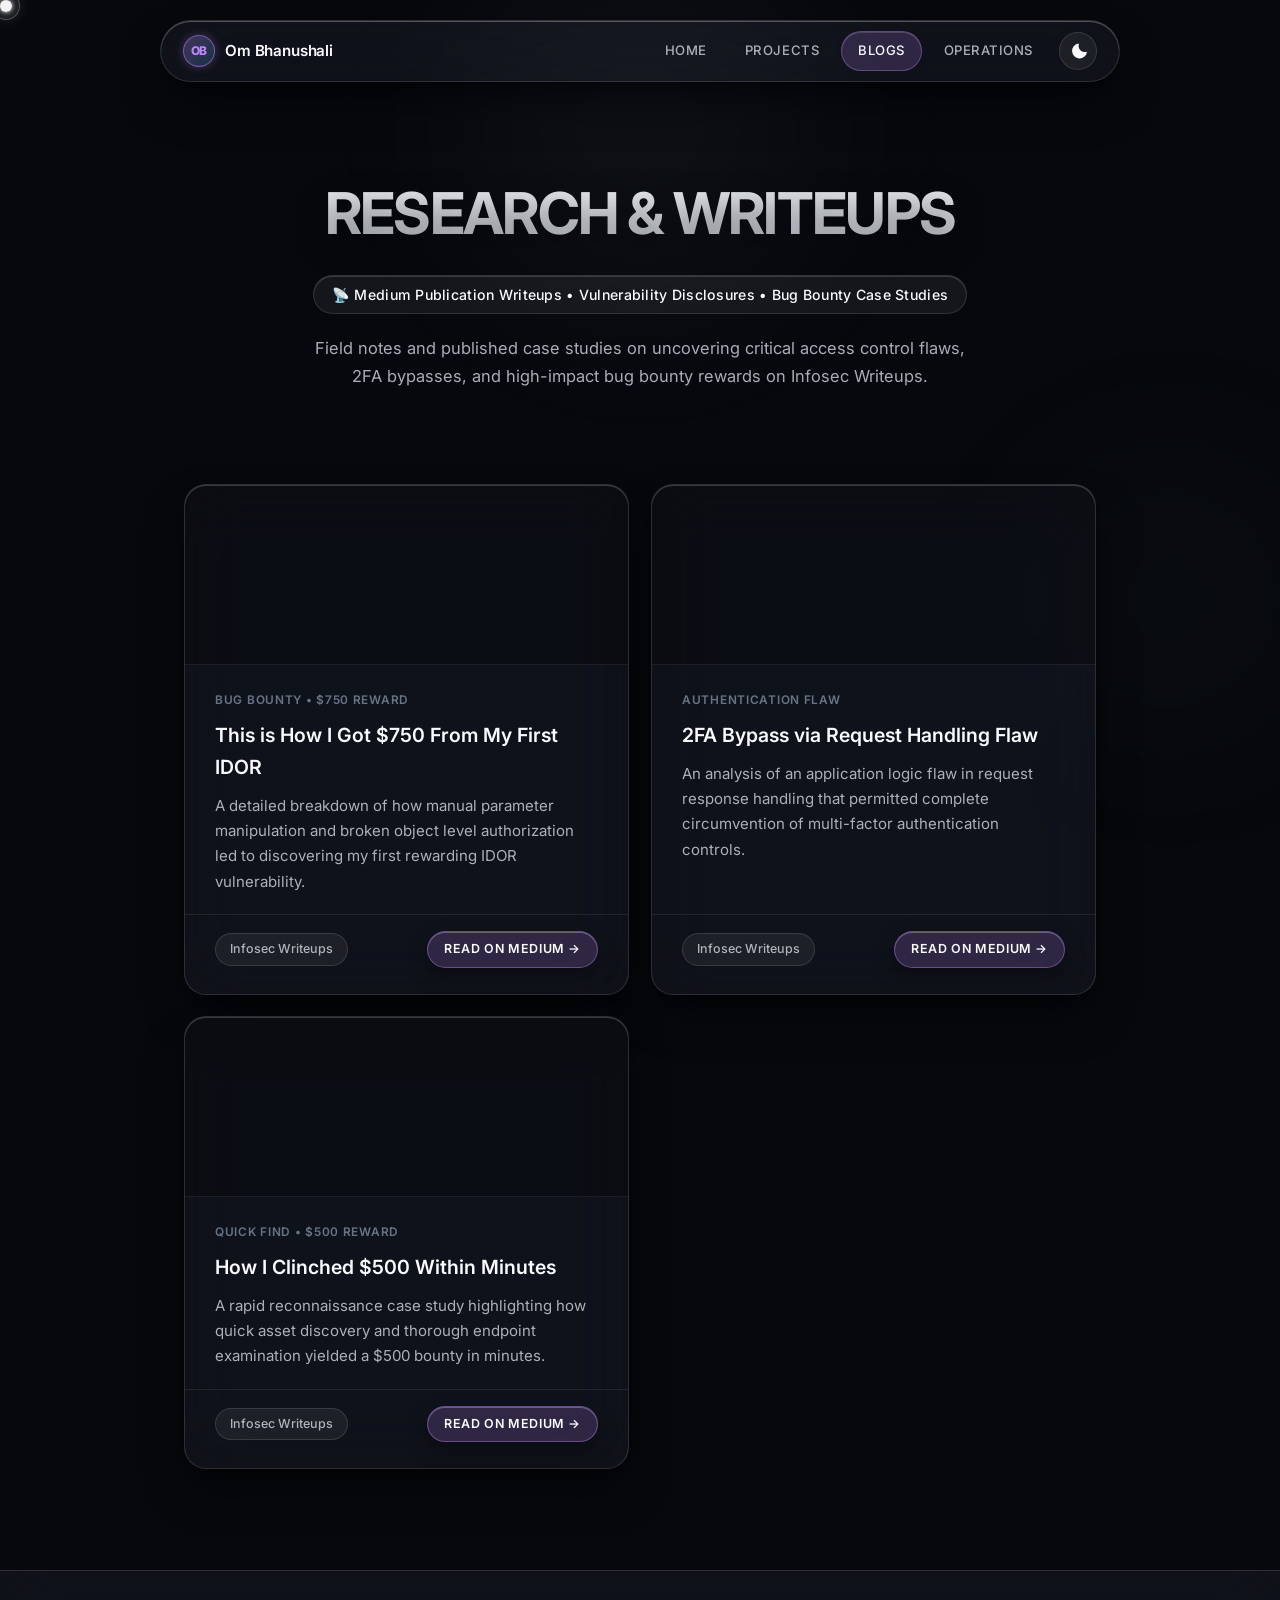
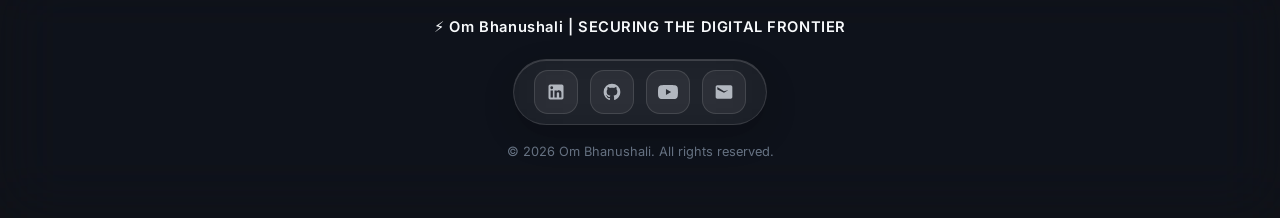
==== commit 56997c0a: "Refactor blogs.html for navigation and theme toggle Updated font link and navigation structure, adde" ====
--- a/blogs.html
+++ b/blogs.html
@@ -7,7 +7,7 @@
     <title>Research & Writeups | Om Bhanushali</title>
     <link rel="preconnect" href="https://fonts.googleapis.com">
     <link rel="preconnect" href="https://fonts.gstatic.com" crossorigin>
-    <link href="https://fonts.googleapis.com/css2?family=Inter:wght@300;400;500;600;700;800&display=swap" rel="stylesheet">
+    <link href="https://fonts.googleapis.com/css2?family=Inter:wght@300;400;500;600;700&display=swap" rel="stylesheet">
     <link rel="stylesheet" href="style.css">
     <link href="https://unpkg.com/aos@2.3.1/dist/aos.css" rel="stylesheet">
 </head>
@@ -20,12 +20,27 @@
     </div>
 
     <nav class="glass-nav">
-        <a href="index.html" class="nav-brand">Om Bhanushali</a>
-        <div class="nav-links">
-            <a href="index.html">HOME</a>
-            <a href="projects.html">PROJECTS</a>
-            <a href="blogs.html" class="active">BLOGS</a>
-            <a href="op.html">OPERATIONS</a>
+        <a href="index.html" class="nav-brand">
+            <div class="nav-logo-icon">OB</div>
+            Om Bhanushali
+        </a>
+        
+        <div class="nav-right-cluster">
+            <div class="nav-links">
+                <a href="index.html">HOME</a>
+                <a href="projects.html">PROJECTS</a>
+                <a href="blogs.html" class="active">BLOGS</a>
+                <a href="op.html">OPERATIONS</a>
+            </div>
+            
+            <button id="theme-toggle" class="theme-toggle-btn" title="Toggle Light/Dark Mode">
+                <svg id="sun-icon" viewBox="0 0 24 24" style="display: none;">
+                    <path d="M12 18a6 6 0 1 1 0-12 6 6 0 0 1 0 12zM11 1h2v3h-2V1zm0 19h2v3h-2v-3zM3.515 4.929l1.414-1.414L7.05 5.636 5.636 7.05 3.515 4.929zM16.95 18.364l1.414-1.414 2.121 2.121-1.414 1.414-2.121-2.121zM1 11h3v2H1v-2zm19 0h3v2h-3v-2zM5.636 16.95l1.414 1.414-2.121 2.121-1.414-1.414 2.121-2.121zM18.364 5.636l1.414 1.414-2.121 2.121-1.414-1.414 2.121-2.121z"/>
+                </svg>
+                <svg id="moon-icon" viewBox="0 0 24 24">
+                    <path d="M12.3 2.05a1 1 0 0 1 .75 1.18 8 8 0 0 0 9.72 9.72 1 1 0 0 1 1.18.75 10 10 0 1 1-11.65-11.65z"/>
+                </svg>
+            </button>
         </div>
     </nav>
 
@@ -40,7 +55,7 @@
             </p>
         </header>
 
-        <div class="spatial-grid-2" data-aos="fade-up">
+        <div class="spatial-grid-2" data-aos="fade-up" style="display: grid; grid-template-columns: repeat(auto-fit, minmax(380px, 1fr)); gap: 22px; margin-bottom: 28px;">
             <!-- Blog 1: IDOR ($750) -->
             <article class="spatial-card blog-card">
                 <div class="blog-image-wrapper">
@@ -57,7 +72,7 @@
                         A detailed breakdown of how manual parameter manipulation and broken object level authorization led to discovering my first rewarding IDOR vulnerability.
                     </p>
                 </div>
-                <div class="card-footer">
+                <div class="card-footer" style="padding: 16px 30px 26px; margin-top: auto; border-top: 1px solid rgba(255, 255, 255, 0.08); display: flex; align-items: center; justify-content: space-between;">
                     <span class="company-badge">Infosec Writeups</span>
                     <a href="https://infosecwriteups.com/this-is-how-i-got-750-from-my-first-idor-8058061c65ba" target="_blank" rel="noopener noreferrer" class="btn btn-primary" style="padding: 7px 16px; font-size: 0.78rem;">READ ON MEDIUM →</a>
                 </div>
@@ -79,7 +94,7 @@
                         An analysis of an application logic flaw in request response handling that permitted complete circumvention of multi-factor authentication controls.
                     </p>
                 </div>
-                <div class="card-footer">
+                <div class="card-footer" style="padding: 16px 30px 26px; margin-top: auto; border-top: 1px solid rgba(255, 255, 255, 0.08); display: flex; align-items: center; justify-content: space-between;">
                     <span class="company-badge">Infosec Writeups</span>
                     <a href="https://infosecwriteups.com/2fa-bypass-via-request-handling-flaw-e4cf21bb4c55" target="_blank" rel="noopener noreferrer" class="btn btn-primary" style="padding: 7px 16px; font-size: 0.78rem;">READ ON MEDIUM →</a>
                 </div>
@@ -101,7 +116,7 @@
                         A rapid reconnaissance case study highlighting how quick asset discovery and thorough endpoint examination yielded a $500 bounty in minutes.
                     </p>
                 </div>
-                <div class="card-footer">
+                <div class="card-footer" style="padding: 16px 30px 26px; margin-top: auto; border-top: 1px solid rgba(255, 255, 255, 0.08); display: flex; align-items: center; justify-content: space-between;">
                     <span class="company-badge">Infosec Writeups</span>
                     <a href="https://infosecwriteups.com/how-i-clinched-500-within-minutes-5b828ad0f5a4" target="_blank" rel="noopener noreferrer" class="btn btn-primary" style="padding: 7px 16px; font-size: 0.78rem;">READ ON MEDIUM →</a>
                 </div>
@@ -111,96 +126,86 @@
 
     <footer class="glass-footer">
         <p class="footer-tagline">⚡ Om Bhanushali | SECURING THE DIGITAL FRONTIER</p>
-        <p class="footer-label">CONNECT</p>
-        <div class="footer-links">
-            <a href="mailto:ombhanushali81@rediffmail.com">EMAIL</a>
-            <a href="tel:+918879291949">+91 8879291949</a>
-            <a href="index.html">HOME</a>
-            <a href="projects.html">PROJECTS</a>
+        
+        <div class="glass-social-dock">
+            <a href="https://linkedin.com" target="_blank" rel="noopener noreferrer" class="social-icon-btn" title="LinkedIn">
+                <svg viewBox="0 0 24 24"><path d="M19 3a2 2 0 0 1 2 2v14a2 2 0 0 1-2 2H5a2 2 0 0 1-2-2V5a2 2 0 0 1 2-2h14m-.5 15.5v-5.3a3.26 3.26 0 0 0-3.26-3.26c-.85 0-1.84.52-2.28 1.3v-1.11h-2.79v8.37h2.79v-4.93c0-.77.62-1.4 1.39-1.4a1.4 1.4 0 0 1 1.4 1.4v4.93h2.75M6.88 8.56a1.68 1.68 0 0 0 1.68-1.68c0-.93-.75-1.69-1.68-1.69a1.69 1.69 0 0 0-1.69 1.69c0 .93.76 1.68 1.69 1.68m1.39 9.94v-8.37H5.5v8.37h2.77z"/></svg>
+            </a>
+            <a href="https://github.com" target="_blank" rel="noopener noreferrer" class="social-icon-btn" title="GitHub">
+                <svg viewBox="0 0 24 24"><path d="M12 2A10 10 0 0 0 2 12c0 4.42 2.87 8.17 6.84 9.5.5.08.66-.23.66-.5v-1.69c-2.77.6-3.36-1.34-3.36-1.34-.46-1.16-1.11-1.47-1.11-1.47-.91-.62.07-.6.07-.6 1 .07 1.53 1.03 1.53 1.03.87 1.52 2.34 1.07 2.91.83.1-.65.35-1.09.63-1.34-2.22-.25-4.55-1.11-4.55-4.92 0-1.11.38-2 1.03-2.71-.1-.25-.45-1.29.1-2.64 0 0 .84-.27 2.75 1.02.79-.22 1.65-.33 2.5-.33.85 0 1.71.11 2.5.33 1.91-1.29 2.75-1.02 2.75-1.02.55 1.35.2 2.39.1 2.64.65.71 1.03 1.6 1.03 2.71 0 3.82-2.34 4.66-4.57 4.91.36.31.69.92.69 1.85V21c0 .27.16.59.67.5C19.14 20.16 22 16.42 22 12A10 10 0 0 0 12 2z"/></svg>
+            </a>
+            <a href="https://youtube.com" target="_blank" rel="noopener noreferrer" class="social-icon-btn" title="YouTube">
+                <svg viewBox="0 0 24 24"><path d="M23.498 6.186a3.016 3.016 0 0 0-2.122-2.136C19.505 3.545 12 3.545 12 3.545s-7.505 0-9.377.505A3.017 3.017 0 0 0 .502 6.186C0 8.07 0 12 0 12s0 3.93.502 5.814a3.016 3.016 0 0 0 2.122 2.136c1.871.505 9.376.505 9.376.505s7.505 0 9.377-.505a3.015 3.015 0 0 0 2.122-2.136C24 15.93 24 12 24 12s0-3.93-.502-5.814zM9.545 15.568V8.432L15.818 12l-6.273 3.568z"/></svg>
+            </a>
+            <a href="url?id=28" class="social-icon-btn" title="Email">
+                <svg viewBox="0 0 24 24"><path d="M20 4H4c-1.1 0-1.99.9-1.99 2L2 18c0 1.1.9 2 2 2h16c1.1 0 2-.9 2-2V6c0-1.1-.9-2-2-2zm0 4l-8 5-8-4V6l8 5 8-2v2z"/></svg>
+            </a>
         </div>
+
         <p class="footer-copy">&copy; 2026 Om Bhanushali. All rights reserved.</p>
     </footer>
 
     <style>
-        /* Extra styling for blog cards to ensure crisp image previews and tactile click feedback */
-        .blog-card {
-            display: flex;
-            flex-direction: column;
-            overflow: hidden;
-            padding: 0 !important;
-            transition: transform 0.25s cubic-bezier(0.22, 1, 0.36, 1), box-shadow 0.25s ease, border-color 0.25s ease;
-        }
-        .blog-card:active {
-            transform: scale(0.98) !important;
-        }
-        .blog-image-wrapper {
-            width: 100%;
-            height: 180px;
-            overflow: hidden;
-            border-bottom: 1px solid rgba(255, 255, 255, 0.08);
-            background: rgba(0, 0, 0, 0.3);
-        }
-        .blog-image-wrapper img {
-            width: 100%;
-            height: 100%;
-            object-fit: cover;
-            transition: transform 0.5s ease;
-        }
-        .blog-card:hover .blog-image-wrapper img {
-            transform: scale(1.04);
-        }
-        .blog-content {
-            padding: 26px 30px 20px;
-            flex: 1;
-            display: flex;
-            flex-direction: column;
-        }
-        .blog-card .card-title a {
-            color: inherit;
-            text-decoration: none;
-            transition: color 0.2s ease;
-        }
-        .blog-card .card-title a:hover {
-            color: #38bdf8;
-        }
-        .blog-card .card-footer {
-            padding: 16px 30px 26px;
-            margin-top: auto;
-            border-top: 1px solid rgba(255, 255, 255, 0.08);
-            display: flex;
-            align-items: center;
-            justify-content: space-between;
-        }
+        .blog-card { display: flex; flex-direction: column; overflow: hidden; padding: 0 !important; transition: transform 0.25s cubic-bezier(0.22, 1, 0.36, 1), box-shadow 0.25s ease, border-color 0.25s ease; }
+        .blog-card:active { transform: scale(0.98) !important; }
+        .blog-image-wrapper { width: 100%; height: 180px; overflow: hidden; border-bottom: 1px solid rgba(255, 255, 255, 0.08); background: rgba(0, 0, 0, 0.3); }
+        .blog-image-wrapper img { width: 100%; height: 100%; object-fit: cover; transition: transform 0.5s ease; }
+        .blog-card:hover .blog-image-wrapper img { transform: scale(1.04); }
+        .blog-content { padding: 26px 30px 20px; flex: 1; display: flex; flex-direction: column; }
+        .blog-card .card-title a { color: inherit; text-decoration: none; transition: color 0.2s ease; }
+        .blog-card .card-title a:hover { color: #c084fc; }
     </style>
 
     <script src="https://unpkg.com/aos@2.3.1/dist/aos.js"></script>
     <script>
         AOS.init({ duration: 900, once: true });
-
         const dot = document.querySelector('.cursor-dot');
         if (dot) {
             window.addEventListener('mousemove', (e) => {
                 dot.style.transform = `translate(${e.clientX - 6}px, ${e.clientY - 6}px)`;
             });
         }
-
-        const spatialElements = document.querySelectorAll('.glass-panel, .spatial-card');
-        spatialElements.forEach((el) => {
+        const themeToggleBtn = document.getElementById('theme-toggle');
+        const sunIcon = document.getElementById('sun-icon');
+        const moonIcon = document.getElementById('moon-icon');
+        const currentTheme = localStorage.getItem('theme') || 'dark';
+        if (currentTheme === 'light') {
+            document.documentElement.setAttribute('data-theme', 'light');
+            if (sunIcon) sunIcon.style.display = 'block';
+            if (moonIcon) moonIcon.style.display = 'none';
+        } else {
+            document.documentElement.removeAttribute('data-theme');
+            if (sunIcon) sunIcon.style.display = 'none';
+            if (moonIcon) moonIcon.style.display = 'block';
+        }
+        if (themeToggleBtn) {
+            themeToggleBtn.addEventListener('click', () => {
+                let theme = document.documentElement.getAttribute('data-theme');
+                if (theme === 'light') {
+                    document.documentElement.removeAttribute('data-theme');
+                    localStorage.setItem('theme', 'dark');
+                    if (sunIcon) sunIcon.style.display = 'none';
+                    if (moonIcon) moonIcon.style.display = 'block';
+                } else {
+                    document.documentElement.setAttribute('data-theme', 'light');
+                    localStorage.setItem('theme', 'light');
+                    if (sunIcon) sunIcon.style.display = 'block';
+                    if (moonIcon) moonIcon.style.display = 'none';
+                }
+            });
+        }
+        document.querySelectorAll('.glass-panel, .spatial-card').forEach((el) => {
             el.addEventListener('mousemove', (e) => {
                 const rect = el.getBoundingClientRect();
                 const x = e.clientX - rect.left;
                 const y = e.clientY - rect.top;
-                const centerX = rect.width / 2;
-                const centerY = rect.height / 2;
-                const rotateX = ((y - centerY) / centerY) * -3;
-                const rotateY = ((x - centerX) / centerX) * 3;
-
+                const rotateX = ((y - rect.height/2)/(rect.height/2)) * -3;
+                const rotateY = ((x - rect.width/2)/(rect.width/2)) * 3;
                 el.style.transition = 'transform 0.08s ease-out';
                 el.style.transform = `perspective(1000px) rotateX(${rotateX.toFixed(2)}deg) rotateY(${rotateY.toFixed(2)}deg) scale3d(1.006, 1.006, 1.006)`;
                 el.style.setProperty('--mouse-x', `${x}px`);
                 el.style.setProperty('--mouse-y', `${y}px`);
             });
-
             el.addEventListener('mouseleave', () => {
                 el.style.transition = 'transform 0.55s cubic-bezier(0.22, 1, 0.36, 1)';
                 el.style.transform = 'perspective(1000px) rotateX(0deg) rotateY(0deg) scale3d(1, 1, 1)';
--- a/style.css
+++ b/style.css
@@ -1,5 +1,5 @@
 /* ==========================================================================
-   SPATIAL UI DESIGN SYSTEM (Clean Professional Edition)
+   SPATIAL UI DESIGN SYSTEM (Clean Professional Edition + Dark/Light Mode)
    Author: Om Bhanushali Portfolio
    ========================================================================== */
 
@@ -18,6 +18,7 @@
     --text-primary: #f8fafc;
     --text-secondary: rgba(226, 232, 240, 0.74);
     --text-muted: rgba(148, 163, 184, 0.68);
+    --accent-core: #c084fc;
 
     --spatial-blur: blur(32px) saturate(180%);
     --radius-chamber: 28px;
@@ -26,6 +27,25 @@
     --transition-smooth: cubic-bezier(0.22, 1, 0.36, 1);
 }
 
+/* Light Mode Overrides */
+[data-theme="light"] {
+    --bg-canvas: #f1f5f9;
+    --glass-surface: rgba(255, 255, 255, 0.75);
+    --glass-surface-hover: rgba(255, 255, 255, 0.9);
+    --glass-pill: rgba(0, 0, 0, 0.04);
+    --glass-border: rgba(0, 0, 0, 0.08);
+    --glass-border-strong: rgba(0, 0, 0, 0.16);
+    --specular-top: inset 0 1px 0 0 rgba(255, 255, 255, 0.9);
+    --specular-subtle: inset 0 1px 0 0 rgba(255, 255, 255, 0.6);
+    --spatial-shadow: 0 20px 40px -12px rgba(0, 0, 0, 0.1), 0 2px 8px rgba(0, 0, 0, 0.05);
+    --spatial-shadow-hover: 0 28px 50px -12px rgba(0, 0, 0, 0.15), 0 4px 12px rgba(0, 0, 0, 0.08);
+
+    --text-primary: #0f172a;
+    --text-secondary: rgba(51, 65, 85, 0.82);
+    --text-muted: rgba(100, 116, 139, 0.75);
+    --accent-core: #7c3aed;
+}
+
 *, *::before, *::after {
     box-sizing: border-box;
     margin: 0;
@@ -51,6 +71,7 @@
     min-height: 100vh;
     overflow-x: hidden;
     position: relative;
+    transition: background-color 0.3s ease, color 0.3s ease;
 }
 
 .spatial-ambient {
@@ -118,32 +139,56 @@
     .cursor-dot { display: none !important; }
 }
 
-/* Floating Navigation */
+/* Floating Navigation with OB Monogram */
 .glass-nav {
     position: sticky;
     top: 20px;
     z-index: 1000;
     max-width: 960px;
     margin: 20px auto 0;
-    padding: 12px 24px;
+    padding: 10px 22px;
     display: flex;
     align-items: center;
     justify-content: space-between;
-    background: rgba(18, 22, 31, 0.58);
+    background: var(--glass-surface);
     backdrop-filter: var(--spatial-blur);
     -webkit-backdrop-filter: var(--spatial-blur);
     border: 1px solid var(--glass-border);
     border-radius: var(--radius-pill);
     box-shadow: var(--specular-top), var(--spatial-shadow);
+    transition: background 0.3s ease, border-color 0.3s ease;
 }
 
 .nav-brand {
+    display: flex;
+    align-items: center;
+    gap: 10px;
     font-weight: 600;
     font-size: 0.95rem;
     letter-spacing: -0.01em;
     color: var(--text-primary);
     text-decoration: none;
-    padding-left: 8px;
+}
+
+.nav-logo-icon {
+    width: 32px;
+    height: 32px;
+    display: flex;
+    align-items: center;
+    justify-content: center;
+    background: linear-gradient(135deg, rgba(192, 132, 252, 0.3), rgba(56, 189, 248, 0.2));
+    border: 1px solid rgba(192, 132, 252, 0.5);
+    border-radius: 50%;
+    font-weight: 800;
+    font-size: 0.75rem;
+    color: var(--accent-core);
+    box-shadow: 0 0 10px rgba(192, 132, 252, 0.3);
+}
+
+.nav-right-cluster {
+    display: flex;
+    align-items: center;
+    gap: 10px;
 }
 
 .nav-links {
@@ -165,13 +210,40 @@
 
 .nav-links a:hover {
     color: var(--text-primary);
-    background: rgba(255, 255, 255, 0.07);
+    background: var(--glass-pill);
 }
 
 .nav-links a.active {
     color: var(--text-primary);
-    background: rgba(255, 255, 255, 0.14);
+    background: rgba(192, 132, 252, 0.18);
     box-shadow: var(--specular-subtle);
+    border: 1px solid rgba(192, 132, 252, 0.35);
+}
+
+/* Theme Toggle Button */
+.theme-toggle-btn {
+    width: 38px;
+    height: 38px;
+    display: flex;
+    align-items: center;
+    justify-content: center;
+    background: var(--glass-pill);
+    border: 1px solid var(--glass-border);
+    border-radius: 50%;
+    color: var(--text-primary);
+    cursor: pointer;
+    transition: all 0.25s var(--transition-smooth);
+}
+
+.theme-toggle-btn:hover {
+    background: rgba(192, 132, 252, 0.2);
+    transform: scale(1.08);
+}
+
+.theme-toggle-btn svg {
+    width: 18px;
+    height: 18px;
+    fill: currentColor;
 }
 
 /* Layout Container */
@@ -193,7 +265,7 @@
     font-weight: 700;
     letter-spacing: -0.03em;
     margin-bottom: 14px;
-    background: linear-gradient(180deg, #ffffff 0%, rgba(226, 232, 240, 0.76) 100%);
+    background: linear-gradient(180deg, var(--text-primary) 0%, var(--text-secondary) 100%);
     -webkit-background-clip: text;
     -webkit-text-fill-color: transparent;
     text-shadow: 0 12px 32px rgba(0, 0, 0, 0.35);
@@ -241,26 +313,26 @@
     text-decoration: none;
     border-radius: var(--radius-pill) !important;
     border: 1px solid var(--glass-border-strong) !important;
-    background: rgba(255, 255, 255, 0.09) !important;
+    background: var(--glass-surface) !important;
     color: var(--text-primary) !important;
     box-shadow: var(--specular-top), 0 8px 20px rgba(0, 0, 0, 0.35);
     transition: transform 0.25s var(--transition-smooth), background 0.25s ease, box-shadow 0.25s ease;
 }
 
 .btn-primary {
-    background: rgba(255, 255, 255, 0.15) !important;
-    border-color: rgba(255, 255, 255, 0.3) !important;
+    background: rgba(192, 132, 252, 0.18) !important;
+    border-color: rgba(192, 132, 252, 0.4) !important;
+    color: var(--text-primary) !important;
 }
 
 .btn-secondary {
-    background: rgba(255, 255, 255, 0.05) !important;
+    background: var(--glass-pill) !important;
     color: var(--text-secondary) !important;
 }
 
 .btn:hover {
     transform: translateY(-2px) scale(1.015);
-    background: rgba(255, 255, 255, 0.22) !important;
-    color: #ffffff !important;
+    background: rgba(192, 132, 252, 0.28) !important;
     box-shadow: var(--specular-top), 0 14px 28px rgba(0, 0, 0, 0.45);
 }
 
@@ -288,7 +360,7 @@
     border-radius: inherit;
     background: radial-gradient(
         600px circle at var(--mouse-x, 50%) var(--mouse-y, -200px),
-        rgba(255, 255, 255, 0.11),
+        rgba(192, 132, 252, 0.12),
         transparent 42%
     );
     opacity: 0;
@@ -308,7 +380,7 @@
 
 .glass-panel:hover, .chamber:hover, .spatial-card:hover {
     background: var(--glass-surface-hover);
-    border-color: rgba(255, 255, 255, 0.22);
+    border-color: rgba(192, 132, 252, 0.35);
     box-shadow: var(--specular-top), var(--spatial-shadow-hover);
 }
 
@@ -328,7 +400,7 @@
     content: "";
     flex: 1;
     height: 1px;
-    background: linear-gradient(90deg, rgba(255, 255, 255, 0.14), transparent);
+    background: linear-gradient(90deg, var(--glass-border-strong), transparent);
 }
 
 .section-text {
@@ -343,8 +415,8 @@
 /* Experience Item */
 .experience-item {
     padding: 24px 26px;
-    background: rgba(255, 255, 255, 0.03);
-    border: 1px solid rgba(255, 255, 255, 0.08);
+    background: var(--glass-pill);
+    border: 1px solid var(--glass-border);
     border-radius: 20px;
     box-shadow: var(--specular-subtle);
 }
@@ -375,8 +447,8 @@
     font-weight: 500;
     color: var(--text-secondary);
     padding: 5px 14px;
-    background: rgba(255, 255, 255, 0.06);
-    border: 1px solid rgba(255, 255, 255, 0.12);
+    background: var(--glass-pill);
+    border: 1px solid var(--glass-border);
     border-radius: var(--radius-pill);
 }
 
@@ -396,7 +468,6 @@
 
 .list-indicator { color: var(--text-primary); font-weight: 600; opacity: 0.65; }
 
-/* Pills & Cards */
 .expertise-grid {
     display: flex;
     flex-wrap: wrap;
@@ -418,8 +489,8 @@
 }
 
 .spatial-pill:hover {
-    background: rgba(255, 255, 255, 0.14);
-    border-color: var(--glass-border-strong);
+    background: rgba(192, 132, 252, 0.18);
+    border-color: rgba(192, 132, 252, 0.45);
     transform: translateY(-2px);
 }
 
@@ -461,13 +532,64 @@
     line-height: 1.68;
 }
 
+/* Floating Social Media Dock */
+.glass-social-dock {
+    display: flex;
+    justify-content: center;
+    align-items: center;
+    gap: 12px;
+    margin: 20px 0 16px;
+    padding: 10px 20px;
+    background: var(--glass-surface);
+    backdrop-filter: var(--spatial-blur);
+    border: 1px solid var(--glass-border);
+    border-radius: var(--radius-pill);
+    box-shadow: var(--specular-subtle), 0 12px 32px rgba(0, 0, 0, 0.2);
+    max-width: fit-content;
+    margin-left: auto;
+    margin-right: auto;
+}
+
+.social-icon-btn {
+    width: 44px;
+    height: 44px;
+    display: flex;
+    align-items: center;
+    justify-content: center;
+    background: var(--glass-pill);
+    border: 1px solid var(--glass-border);
+    border-radius: 14px;
+    color: var(--text-secondary);
+    text-decoration: none;
+    transition: all 0.25s var(--transition-smooth);
+}
+
+.social-icon-btn svg {
+    width: 20px;
+    height: 20px;
+    fill: currentColor;
+    transition: transform 0.25s ease;
+}
+
+.social-icon-btn:hover {
+    background: rgba(192, 132, 252, 0.25);
+    border-color: rgba(192, 132, 252, 0.6);
+    color: var(--text-primary);
+    transform: translateY(-3px);
+    box-shadow: 0 8px 20px rgba(192, 132, 252, 0.35);
+}
+
+.social-icon-btn:hover svg {
+    transform: scale(1.12);
+}
+
 /* Footer */
 .glass-footer {
     text-align: center;
     padding: 44px 20px 56px;
     margin-top: 52px;
-    border-top: 1px solid rgba(255, 255, 255, 0.08);
-    background: rgba(6, 8, 13, 0.45);
+    border-top: 1px solid var(--glass-border);
+    background: var(--glass-surface);
     backdrop-filter: var(--spatial-blur);
 }
 
@@ -478,43 +600,14 @@
     color: var(--text-primary);
 }
 
-.footer-label {
-    color: var(--text-muted);
-    font-size: 0.72rem;
-    letter-spacing: 0.16em;
-    margin: 18px 0 12px;
-}
-
-.footer-links {
-    display: flex;
-    justify-content: center;
-    flex-wrap: wrap;
-    gap: 14px;
-    margin: 14px 0 24px;
-}
-
-.footer-links a {
-    color: var(--text-secondary);
-    text-decoration: none;
-    font-size: 0.82rem;
-    font-weight: 500;
-    letter-spacing: 0.05em;
-    padding: 6px 14px;
-    border-radius: var(--radius-pill);
-    transition: color 0.2s ease, background 0.2s ease;
-}
-
-.footer-links a:hover {
-    color: var(--text-primary);
-    background: rgba(255, 255, 255, 0.08);
-}
-
 .footer-copy {
     color: var(--text-muted);
     font-size: 0.8rem;
+    margin-top: 12px;
 }
 
 @media (max-width: 720px) {
     .glass-nav { margin: 12px 16px 0; flex-direction: column; gap: 10px; }
     .glass-panel, .chamber, .spatial-card { padding: 26px 22px; }
-}
+    .glass-social-dock { flex-wrap: wrap; max-width: 320px; }
+}
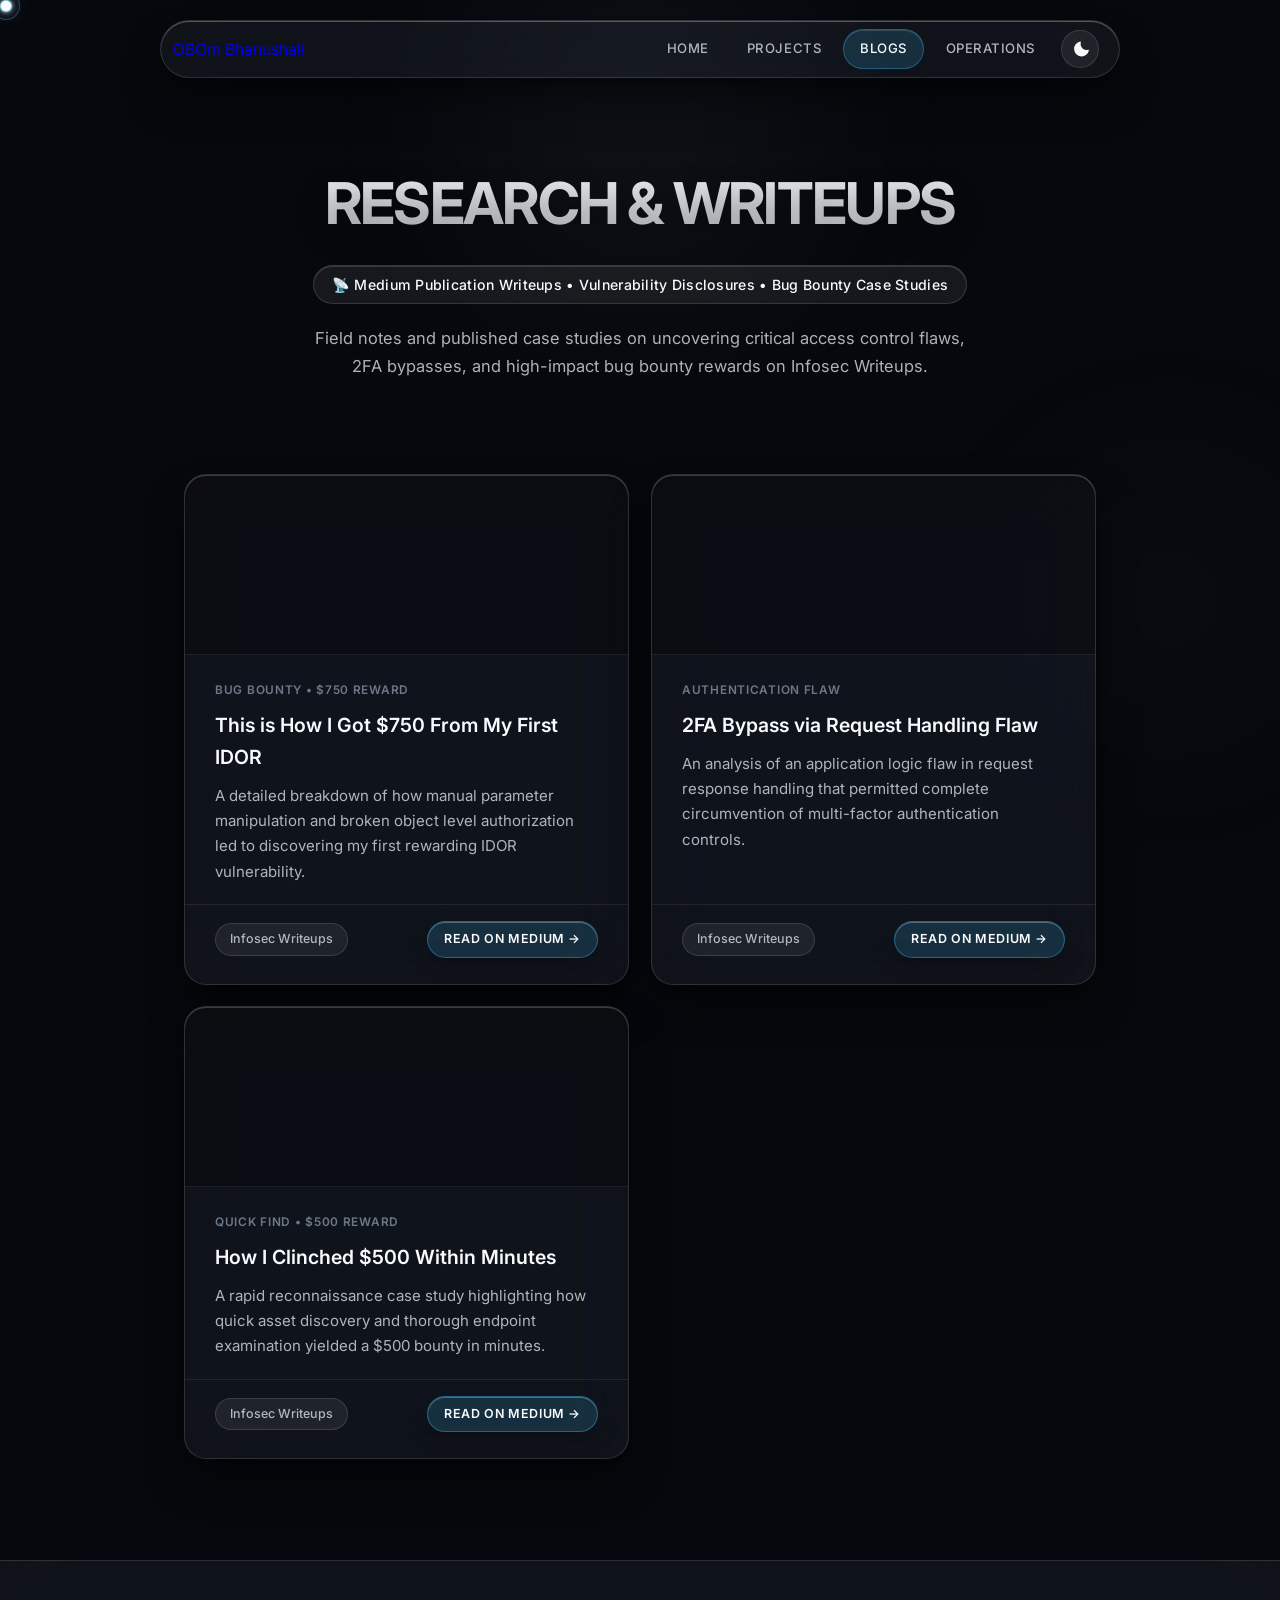
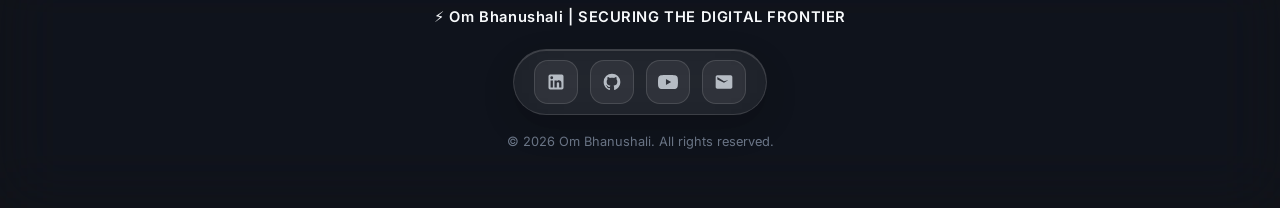
==== commit 7c0d35c5: "Update blogs.html" ====
--- a/blogs.html
+++ b/blogs.html
@@ -103,7 +103,7 @@
             <!-- Blog 3: $500 in Minutes -->
             <article class="spatial-card blog-card">
                 <div class="blog-image-wrapper">
-                    <img src="https://miro.medium.com/v2/resize:fit:1400/format:webp/1*3x2W6q7N8m87V6hXW3Qz.png" alt="$500 Bug Bounty Cover" loading="lazy" onerror="this.src='https://images.unsplash.com/photo-1550751827-4bd374c3f58b?auto=format&fit=crop&w=800&q=80'">
+                    <img src="https://miro.medium.com/v2/resize:fit:1400/format:webp/1*3x2W6q7N8m87V6hXW3.png" alt="$500 Bug Bounty Cover" loading="lazy" onerror="this.src='https://images.unsplash.com/photo-1550751827-4bd374c3f58b?auto=format&fit=crop&w=800&q=80'">
                 </div>
                 <div class="blog-content">
                     <span class="card-tag">QUICK FIND • $500 REWARD</span>
@@ -137,7 +137,7 @@
             <a href="https://youtube.com" target="_blank" rel="noopener noreferrer" class="social-icon-btn" title="YouTube">
                 <svg viewBox="0 0 24 24"><path d="M23.498 6.186a3.016 3.016 0 0 0-2.122-2.136C19.505 3.545 12 3.545 12 3.545s-7.505 0-9.377.505A3.017 3.017 0 0 0 .502 6.186C0 8.07 0 12 0 12s0 3.93.502 5.814a3.016 3.016 0 0 0 2.122 2.136c1.871.505 9.376.505 9.376.505s7.505 0 9.377-.505a3.015 3.015 0 0 0 2.122-2.136C24 15.93 24 12 24 12s0-3.93-.502-5.814zM9.545 15.568V8.432L15.818 12l-6.273 3.568z"/></svg>
             </a>
-            <a href="url?id=28" class="social-icon-btn" title="Email">
+            <a href="mailto:ombhanushali81@rediffmail.com" class="social-icon-btn" title="Email">
                 <svg viewBox="0 0 24 24"><path d="M20 4H4c-1.1 0-1.99.9-1.99 2L2 18c0 1.1.9 2 2 2h16c1.1 0 2-.9 2-2V6c0-1.1-.9-2-2-2zm0 4l-8 5-8-4V6l8 5 8-2v2z"/></svg>
             </a>
         </div>
@@ -190,7 +190,7 @@
                     document.documentElement.setAttribute('data-theme', 'light');
                     localStorage.setItem('theme', 'light');
                     if (sunIcon) sunIcon.style.display = 'block';
-                    if (moonIcon) moonIcon.style.display = 'none';
+                    if (moonIcon) sunIcon.style.display = 'none';
                 }
             });
         }
--- a/style.css
+++ b/style.css
@@ -1,14 +1,14 @@
 /* ==========================================================================
-   SPATIAL UI DESIGN SYSTEM (Clean Professional Edition + Dark/Light Mode)
+   SPATIAL UI DESIGN SYSTEM (Final Production Edition + Dark/Light Mode)
    Author: Om Bhanushali Portfolio
    ========================================================================== */
 
 :root {
     --bg-canvas: #06080d;
-    --glass-surface: rgba(255, 255, 255, 0.045);
-    --glass-surface-hover: rgba(255, 255, 255, 0.075);
-    --glass-pill: rgba(255, 255, 255, 0.06);
-    --glass-border: rgba(255, 255, 255, 0.12);
+    --glass-surface: rgba(255, 255, 255, 0.048);
+    --glass-surface-hover: rgba(255, 255, 255, 0.08);
+    --glass-pill: rgba(255, 255, 255, 0.065);
+    --glass-border: rgba(255, 255, 255, 0.13);
     --glass-border-strong: rgba(255, 255, 255, 0.24);
     --specular-top: inset 0 1px 0 0 rgba(255, 255, 255, 0.28);
     --specular-subtle: inset 0 1px 0 0 rgba(255, 255, 255, 0.15);
@@ -16,9 +16,9 @@
     --spatial-shadow-hover: 0 32px 64px -12px rgba(0, 0, 0, 0.78), 0 8px 24px rgba(0, 0, 0, 0.5);
 
     --text-primary: #f8fafc;
-    --text-secondary: rgba(226, 232, 240, 0.74);
-    --text-muted: rgba(148, 163, 184, 0.68);
-    --accent-core: #c084fc;
+    --text-secondary: rgba(226, 232, 240, 0.76);
+    --text-muted: rgba(148, 163, 184, 0.7);
+    --accent-core: #38bdf8;
 
     --spatial-blur: blur(32px) saturate(180%);
     --radius-chamber: 28px;
@@ -27,23 +27,23 @@
     --transition-smooth: cubic-bezier(0.22, 1, 0.36, 1);
 }
 
-/* Light Mode Overrides */
+/* Bright / Light Mode Overrides */
 [data-theme="light"] {
     --bg-canvas: #f1f5f9;
-    --glass-surface: rgba(255, 255, 255, 0.75);
-    --glass-surface-hover: rgba(255, 255, 255, 0.9);
-    --glass-pill: rgba(0, 0, 0, 0.04);
-    --glass-border: rgba(0, 0, 0, 0.08);
-    --glass-border-strong: rgba(0, 0, 0, 0.16);
-    --specular-top: inset 0 1px 0 0 rgba(255, 255, 255, 0.9);
-    --specular-subtle: inset 0 1px 0 0 rgba(255, 255, 255, 0.6);
-    --spatial-shadow: 0 20px 40px -12px rgba(0, 0, 0, 0.1), 0 2px 8px rgba(0, 0, 0, 0.05);
-    --spatial-shadow-hover: 0 28px 50px -12px rgba(0, 0, 0, 0.15), 0 4px 12px rgba(0, 0, 0, 0.08);
+    --glass-surface: rgba(255, 255, 255, 0.78);
+    --glass-surface-hover: rgba(255, 255, 255, 0.94);
+    --glass-pill: rgba(15, 23, 42, 0.05);
+    --glass-border: rgba(15, 23, 42, 0.1);
+    --glass-border-strong: rgba(15, 23, 42, 0.18);
+    --specular-top: inset 0 1px 0 0 rgba(255, 255, 255, 0.95);
+    --specular-subtle: inset 0 1px 0 0 rgba(255, 255, 255, 0.7);
+    --spatial-shadow: 0 20px 40px -12px rgba(15, 23, 42, 0.08), 0 2px 8px rgba(15, 23, 42, 0.04);
+    --spatial-shadow-hover: 0 28px 50px -12px rgba(15, 23, 42, 0.13), 0 4px 12px rgba(15, 23, 42, 0.06);
 
     --text-primary: #0f172a;
-    --text-secondary: rgba(51, 65, 85, 0.82);
-    --text-muted: rgba(100, 116, 139, 0.75);
-    --accent-core: #7c3aed;
+    --text-secondary: rgba(51, 65, 85, 0.85);
+    --text-muted: rgba(100, 116, 139, 0.8);
+    --accent-core: #0284c7;
 }
 
 *, *::before, *::after {
@@ -74,6 +74,7 @@
     transition: background-color 0.3s ease, color 0.3s ease;
 }
 
+/* Ambient Spatial Background Orbs */
 .spatial-ambient {
     position: fixed;
     inset: 0;
@@ -106,19 +107,19 @@
     right: -120px;
 }
 
-/* Custom Cursor */
+/* Single Custom Spatial Cursor */
 .cursor-dot {
     position: fixed;
     top: 0;
     left: 0;
     width: 12px;
     height: 12px;
-    background: rgba(255, 255, 255, 0.95);
-    border: 1.5px solid rgba(255, 255, 255, 0.45);
+    background: var(--text-primary);
+    border: 1.5px solid rgba(56, 189, 248, 0.55);
     border-radius: 50%;
     pointer-events: none;
     z-index: 99999;
-    box-shadow: 0 0 18px rgba(255, 255, 255, 0.65), 0 0 4px rgba(255, 255, 255, 0.95);
+    box-shadow: 0 0 18px rgba(56, 189, 248, 0.55), 0 0 4px rgba(255, 255, 255, 0.9);
     will-change: transform;
 }
 
@@ -131,22 +132,25 @@
     height: 28px;
     transform: translate(-50%, -50%);
     border-radius: 50%;
-    border: 1px solid rgba(255, 255, 255, 0.22);
-    background: rgba(255, 255, 255, 0.04);
+    border: 1px solid rgba(148, 163, 184, 0.3);
+    background: rgba(255, 255, 255, 0.03);
 }
 
 @media (hover: none), (pointer: coarse) {
     .cursor-dot { display: none !important; }
 }
 
-/* Floating Navigation with OB Monogram */
+/* ==========================================================================
+   FLOATING NAVIGATION & ANIMATED WAVING HACKER KID AVATAR
+   ========================================================================== */
+
 .glass-nav {
     position: sticky;
     top: 20px;
     z-index: 1000;
     max-width: 960px;
     margin: 20px auto 0;
-    padding: 10px 22px;
+    padding: 8px 20px 8px 12px;
     display: flex;
     align-items: center;
     justify-content: space-between;
@@ -160,29 +164,66 @@
 }
 
 .nav-brand {
-    display: flex;
-    align-items: center;
-    gap: 10px;
-    font-weight: 600;
-    font-size: 0.95rem;
-    letter-spacing: -0.01em;
-    color: var(--text-primary);
+    display: inline-flex;
+    align-items: center;
     text-decoration: none;
 }
 
-.nav-logo-icon {
-    width: 32px;
-    height: 32px;
+.hacker-avatar {
+    width: 46px;
+    height: 46px;
+    border-radius: 50%;
+    overflow: hidden;
     display: flex;
     align-items: center;
     justify-content: center;
-    background: linear-gradient(135deg, rgba(192, 132, 252, 0.3), rgba(56, 189, 248, 0.2));
-    border: 1px solid rgba(192, 132, 252, 0.5);
-    border-radius: 50%;
-    font-weight: 800;
-    font-size: 0.75rem;
-    color: var(--accent-core);
-    box-shadow: 0 0 10px rgba(192, 132, 252, 0.3);
+    background: radial-gradient(circle at 30% 25%, #fb923c 0%, #db2777 55%, #1e1b4b 100%);
+    border: 2px solid var(--glass-border-strong);
+    box-shadow: 0 6px 18px rgba(0, 0, 0, 0.45), inset 0 1px 2px rgba(255, 255, 255, 0.35);
+    transition: transform 0.3s var(--transition-smooth), box-shadow 0.3s ease;
+}
+
+.nav-brand:hover .hacker-avatar {
+    transform: scale(1.08) rotate(-3deg);
+    box-shadow: 0 8px 24px rgba(56, 189, 248, 0.35);
+}
+
+.hacker-avatar svg {
+    width: 46px;
+    height: 46px;
+    display: block;
+}
+
+/* Waving Hand & Blinking Eyes Keyframes */
+.waving-hand {
+    transform-origin: 54px 44px;
+    animation: hacker-wave 1.6s ease-in-out infinite;
+}
+
+.hacker-eyes {
+    transform-origin: 32px 26px;
+    animation: hacker-blink 4.2s infinite;
+}
+
+.hacker-head {
+    animation: hacker-bob 3s ease-in-out infinite;
+}
+
+@keyframes hacker-wave {
+    0%, 100% { transform: rotate(0deg); }
+    25% { transform: rotate(18deg); }
+    50% { transform: rotate(-10deg); }
+    75% { transform: rotate(16deg); }
+}
+
+@keyframes hacker-blink {
+    0%, 92%, 100% { transform: scaleY(1); }
+    96% { transform: scaleY(0.1); }
+}
+
+@keyframes hacker-bob {
+    0%, 100% { transform: translateY(0px); }
+    50% { transform: translateY(-1.5px); }
 }
 
 .nav-right-cluster {
@@ -215,9 +256,9 @@
 
 .nav-links a.active {
     color: var(--text-primary);
-    background: rgba(192, 132, 252, 0.18);
+    background: rgba(56, 189, 248, 0.16);
     box-shadow: var(--specular-subtle);
-    border: 1px solid rgba(192, 132, 252, 0.35);
+    border: 1px solid rgba(56, 189, 248, 0.32);
 }
 
 /* Theme Toggle Button */
@@ -231,12 +272,11 @@
     border: 1px solid var(--glass-border);
     border-radius: 50%;
     color: var(--text-primary);
-    cursor: pointer;
     transition: all 0.25s var(--transition-smooth);
 }
 
 .theme-toggle-btn:hover {
-    background: rgba(192, 132, 252, 0.2);
+    background: rgba(56, 189, 248, 0.18);
     transform: scale(1.08);
 }
 
@@ -246,7 +286,10 @@
     fill: currentColor;
 }
 
-/* Layout Container */
+/* ==========================================================================
+   LAYOUT, HERO & BUTTONS
+   ========================================================================== */
+
 .container {
     max-width: 960px;
     margin: 0 auto;
@@ -256,7 +299,7 @@
 .text-center { text-align: center; }
 
 .hero {
-    padding: 64px 20px 40px;
+    padding: 58px 20px 40px;
     margin-bottom: 24px;
 }
 
@@ -268,7 +311,7 @@
     background: linear-gradient(180deg, var(--text-primary) 0%, var(--text-secondary) 100%);
     -webkit-background-clip: text;
     -webkit-text-fill-color: transparent;
-    text-shadow: 0 12px 32px rgba(0, 0, 0, 0.35);
+    text-shadow: 0 12px 32px rgba(0, 0, 0, 0.25);
 }
 
 .cyber-subtitle {
@@ -300,7 +343,6 @@
     gap: 14px;
 }
 
-/* Buttons */
 .btn {
     display: inline-flex;
     align-items: center;
@@ -315,13 +357,13 @@
     border: 1px solid var(--glass-border-strong) !important;
     background: var(--glass-surface) !important;
     color: var(--text-primary) !important;
-    box-shadow: var(--specular-top), 0 8px 20px rgba(0, 0, 0, 0.35);
+    box-shadow: var(--specular-top), 0 8px 20px rgba(0, 0, 0, 0.25);
     transition: transform 0.25s var(--transition-smooth), background 0.25s ease, box-shadow 0.25s ease;
 }
 
 .btn-primary {
-    background: rgba(192, 132, 252, 0.18) !important;
-    border-color: rgba(192, 132, 252, 0.4) !important;
+    background: rgba(56, 189, 248, 0.16) !important;
+    border-color: rgba(56, 189, 248, 0.38) !important;
     color: var(--text-primary) !important;
 }
 
@@ -332,11 +374,14 @@
 
 .btn:hover {
     transform: translateY(-2px) scale(1.015);
-    background: rgba(192, 132, 252, 0.28) !important;
-    box-shadow: var(--specular-top), 0 14px 28px rgba(0, 0, 0, 0.45);
-}
-
-/* 3D Perspective Glass Panels */
+    background: rgba(56, 189, 248, 0.26) !important;
+    box-shadow: var(--specular-top), 0 14px 28px rgba(0, 0, 0, 0.35);
+}
+
+/* ==========================================================================
+   3D PERSPECTIVE GLASS PANELS & GRIDS
+   ========================================================================== */
+
 .glass-panel, .chamber, .spatial-card {
     position: relative;
     overflow: hidden;
@@ -360,7 +405,7 @@
     border-radius: inherit;
     background: radial-gradient(
         600px circle at var(--mouse-x, 50%) var(--mouse-y, -200px),
-        rgba(192, 132, 252, 0.12),
+        rgba(56, 189, 248, 0.11),
         transparent 42%
     );
     opacity: 0;
@@ -380,7 +425,7 @@
 
 .glass-panel:hover, .chamber:hover, .spatial-card:hover {
     background: var(--glass-surface-hover);
-    border-color: rgba(192, 132, 252, 0.35);
+    border-color: rgba(56, 189, 248, 0.32);
     box-shadow: var(--specular-top), var(--spatial-shadow-hover);
 }
 
@@ -412,7 +457,6 @@
 
 .section-text strong { color: var(--text-primary); font-weight: 600; }
 
-/* Experience Item */
 .experience-item {
     padding: 24px 26px;
     background: var(--glass-pill);
@@ -489,8 +533,8 @@
 }
 
 .spatial-pill:hover {
-    background: rgba(192, 132, 252, 0.18);
-    border-color: rgba(192, 132, 252, 0.45);
+    background: rgba(56, 189, 248, 0.16);
+    border-color: rgba(56, 189, 248, 0.4);
     transform: translateY(-2px);
 }
 
@@ -498,6 +542,13 @@
     display: grid;
     grid-template-columns: repeat(auto-fit, minmax(280px, 1fr));
     gap: 20px;
+}
+
+.spatial-grid-2 {
+    display: grid;
+    grid-template-columns: repeat(auto-fit, minmax(380px, 1fr));
+    gap: 22px;
+    margin-bottom: 28px;
 }
 
 .spatial-card {
@@ -532,13 +583,64 @@
     line-height: 1.68;
 }
 
-/* Floating Social Media Dock */
+/* Blog Cards */
+.blog-card {
+    display: flex;
+    flex-direction: column;
+    overflow: hidden;
+    padding: 0 !important;
+}
+
+.blog-card:active {
+    transform: scale(0.98) !important;
+}
+
+.blog-image-wrapper {
+    width: 100%;
+    height: 185px;
+    overflow: hidden;
+    border-bottom: 1px solid var(--glass-border);
+    background: rgba(0, 0, 0, 0.25);
+}
+
+.blog-image-wrapper img {
+    width: 100%;
+    height: 100%;
+    object-fit: cover;
+    transition: transform 0.5s ease;
+}
+
+.blog-card:hover .blog-image-wrapper img {
+    transform: scale(1.04);
+}
+
+.blog-content {
+    padding: 26px 30px 20px;
+    flex: 1;
+    display: flex;
+    flex-direction: column;
+}
+
+.blog-card .card-title a {
+    color: inherit;
+    text-decoration: none;
+    transition: color 0.2s ease;
+}
+
+.blog-card .card-title a:hover {
+    color: var(--accent-core);
+}
+
+/* ==========================================================================
+   FLOATING SOCIAL MEDIA DOCK & FOOTER
+   ========================================================================== */
+
 .glass-social-dock {
     display: flex;
     justify-content: center;
     align-items: center;
     gap: 12px;
-    margin: 20px 0 16px;
+    margin: 20px auto 16px;
     padding: 10px 20px;
     background: var(--glass-surface);
     backdrop-filter: var(--spatial-blur);
@@ -546,8 +648,6 @@
     border-radius: var(--radius-pill);
     box-shadow: var(--specular-subtle), 0 12px 32px rgba(0, 0, 0, 0.2);
     max-width: fit-content;
-    margin-left: auto;
-    margin-right: auto;
 }
 
 .social-icon-btn {
@@ -572,18 +672,17 @@
 }
 
 .social-icon-btn:hover {
-    background: rgba(192, 132, 252, 0.25);
-    border-color: rgba(192, 132, 252, 0.6);
+    background: rgba(56, 189, 248, 0.2);
+    border-color: rgba(56, 189, 248, 0.55);
     color: var(--text-primary);
     transform: translateY(-3px);
-    box-shadow: 0 8px 20px rgba(192, 132, 252, 0.35);
+    box-shadow: 0 8px 20px rgba(56, 189, 248, 0.3);
 }
 
 .social-icon-btn:hover svg {
     transform: scale(1.12);
 }
 
-/* Footer */
 .glass-footer {
     text-align: center;
     padding: 44px 20px 56px;
@@ -607,7 +706,8 @@
 }
 
 @media (max-width: 720px) {
-    .glass-nav { margin: 12px 16px 0; flex-direction: column; gap: 10px; }
+    .glass-nav { margin: 12px 16px 0; flex-direction: column; gap: 10px; border-radius: 24px; padding: 12px 16px; }
     .glass-panel, .chamber, .spatial-card { padding: 26px 22px; }
+    .spatial-grid-2 { grid-template-columns: 1fr; }
     .glass-social-dock { flex-wrap: wrap; max-width: 320px; }
 }
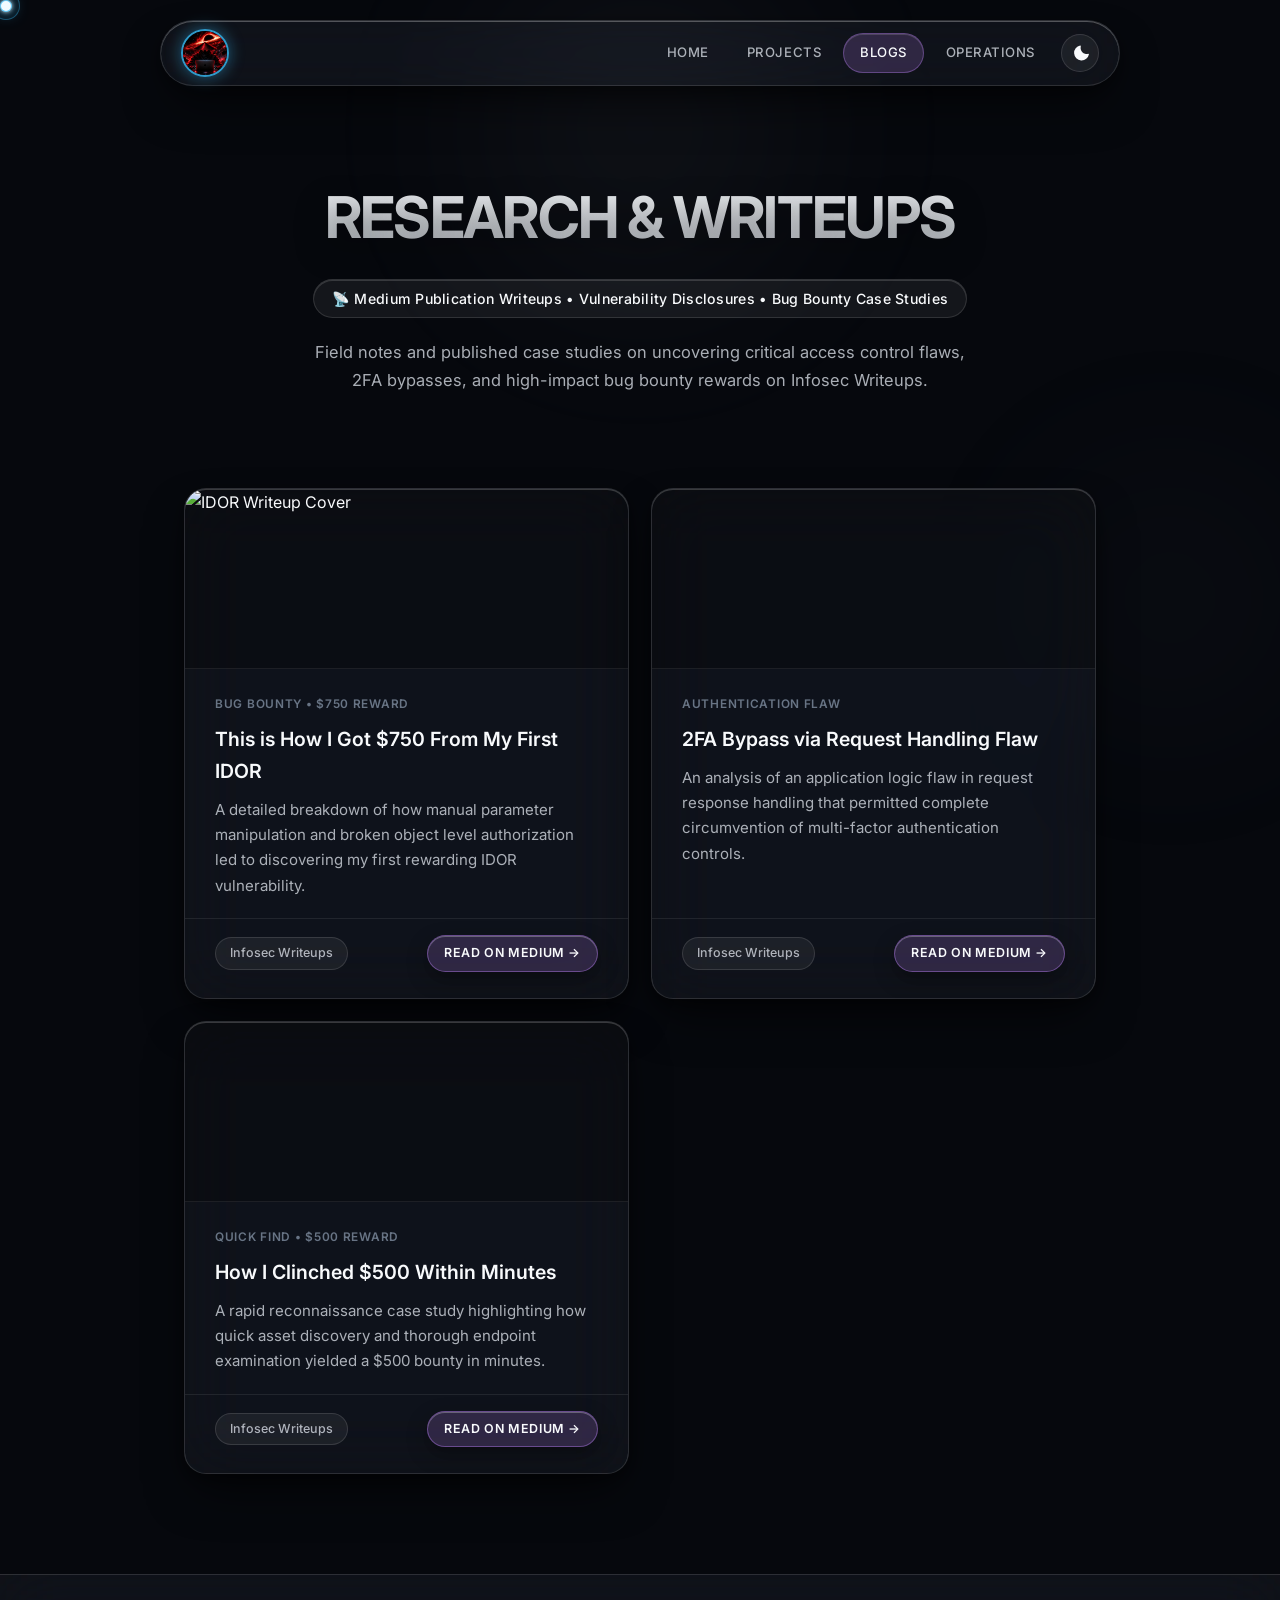
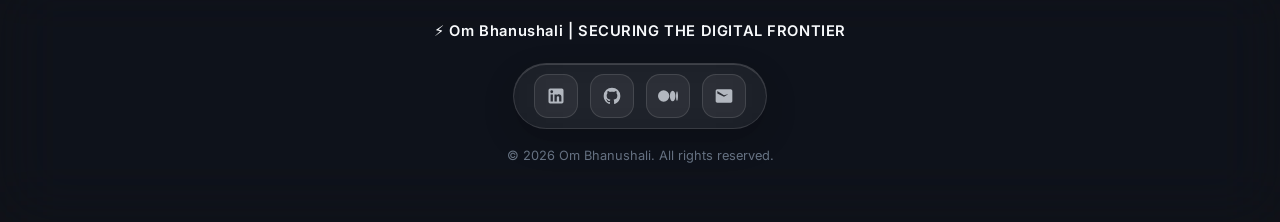
==== commit a3b8c97a: "Update social links and improve accessibility" ====
--- a/blogs.html
+++ b/blogs.html
@@ -20,9 +20,8 @@
     </div>
 
     <nav class="glass-nav">
-        <a href="index.html" class="nav-brand">
-            <div class="nav-logo-icon">OB</div>
-            Om Bhanushali
+        <a href="index.html" class="nav-brand" title="Om Bhanushali">
+            <img src="Cyber-Ninja%20Hacker%20Before%20a%20Black%20Hole.png" onerror="this.onerror=null; this.src='https://avatars.githubusercontent.com/u/177189664?v=4';" alt="Om Bhanushali Logo" class="nav-avatar">
         </a>
         
         <div class="nav-right-cluster">
@@ -128,14 +127,14 @@
         <p class="footer-tagline">⚡ Om Bhanushali | SECURING THE DIGITAL FRONTIER</p>
         
         <div class="glass-social-dock">
-            <a href="https://linkedin.com" target="_blank" rel="noopener noreferrer" class="social-icon-btn" title="LinkedIn">
+            <a href="https://www.linkedin.com/in/tsxninja" target="_blank" rel="noopener noreferrer" class="social-icon-btn" title="LinkedIn">
                 <svg viewBox="0 0 24 24"><path d="M19 3a2 2 0 0 1 2 2v14a2 2 0 0 1-2 2H5a2 2 0 0 1-2-2V5a2 2 0 0 1 2-2h14m-.5 15.5v-5.3a3.26 3.26 0 0 0-3.26-3.26c-.85 0-1.84.52-2.28 1.3v-1.11h-2.79v8.37h2.79v-4.93c0-.77.62-1.4 1.39-1.4a1.4 1.4 0 0 1 1.4 1.4v4.93h2.75M6.88 8.56a1.68 1.68 0 0 0 1.68-1.68c0-.93-.75-1.69-1.68-1.69a1.69 1.69 0 0 0-1.69 1.69c0 .93.76 1.68 1.69 1.68m1.39 9.94v-8.37H5.5v8.37h2.77z"/></svg>
             </a>
-            <a href="https://github.com" target="_blank" rel="noopener noreferrer" class="social-icon-btn" title="GitHub">
+            <a href="https://github.com/tsx-ninja" target="_blank" rel="noopener noreferrer" class="social-icon-btn" title="GitHub">
                 <svg viewBox="0 0 24 24"><path d="M12 2A10 10 0 0 0 2 12c0 4.42 2.87 8.17 6.84 9.5.5.08.66-.23.66-.5v-1.69c-2.77.6-3.36-1.34-3.36-1.34-.46-1.16-1.11-1.47-1.11-1.47-.91-.62.07-.6.07-.6 1 .07 1.53 1.03 1.53 1.03.87 1.52 2.34 1.07 2.91.83.1-.65.35-1.09.63-1.34-2.22-.25-4.55-1.11-4.55-4.92 0-1.11.38-2 1.03-2.71-.1-.25-.45-1.29.1-2.64 0 0 .84-.27 2.75 1.02.79-.22 1.65-.33 2.5-.33.85 0 1.71.11 2.5.33 1.91-1.29 2.75-1.02 2.75-1.02.55 1.35.2 2.39.1 2.64.65.71 1.03 1.6 1.03 2.71 0 3.82-2.34 4.66-4.57 4.91.36.31.69.92.69 1.85V21c0 .27.16.59.67.5C19.14 20.16 22 16.42 22 12A10 10 0 0 0 12 2z"/></svg>
             </a>
-            <a href="https://youtube.com" target="_blank" rel="noopener noreferrer" class="social-icon-btn" title="YouTube">
-                <svg viewBox="0 0 24 24"><path d="M23.498 6.186a3.016 3.016 0 0 0-2.122-2.136C19.505 3.545 12 3.545 12 3.545s-7.505 0-9.377.505A3.017 3.017 0 0 0 .502 6.186C0 8.07 0 12 0 12s0 3.93.502 5.814a3.016 3.016 0 0 0 2.122 2.136c1.871.505 9.376.505 9.376.505s7.505 0 9.377-.505a3.015 3.015 0 0 0 2.122-2.136C24 15.93 24 12 24 12s0-3.93-.502-5.814zM9.545 15.568V8.432L15.818 12l-6.273 3.568z"/></svg>
+            <a href="https://medium.com/@tsxninja2004" target="_blank" rel="noopener noreferrer" class="social-icon-btn" title="Medium">
+                <svg viewBox="0 0 24 24"><path d="M13.54 12a6.8 6.8 0 01-6.77 6.82A6.8 6.8 0 010 12a6.8 6.8 0 016.77-6.82A6.8 6.8 0 0113.54 12zM20.96 12c0 3.54-1.51 6.42-3.38 6.42-1.87 0-3.39-2.88-3.39-6.42s1.52-6.42 3.39-6.42 3.38 2.88 3.38 6.42M24 12c0 3.17-.53 5.75-1.19 5.75-.66 0-1.19-2.58-1.19-5.75s.53-5.75 1.19-5.75C23.47 6.25 24 8.83 24 12z"/></svg>
             </a>
             <a href="mailto:ombhanushali81@rediffmail.com" class="social-icon-btn" title="Email">
                 <svg viewBox="0 0 24 24"><path d="M20 4H4c-1.1 0-1.99.9-1.99 2L2 18c0 1.1.9 2 2 2h16c1.1 0 2-.9 2-2V6c0-1.1-.9-2-2-2zm0 4l-8 5-8-4V6l8 5 8-2v2z"/></svg>
@@ -190,7 +189,7 @@
                     document.documentElement.setAttribute('data-theme', 'light');
                     localStorage.setItem('theme', 'light');
                     if (sunIcon) sunIcon.style.display = 'block';
-                    if (moonIcon) sunIcon.style.display = 'none';
+                    if (moonIcon) moonIcon.style.display = 'none';
                 }
             });
         }
--- a/style.css
+++ b/style.css
@@ -1,14 +1,14 @@
 /* ==========================================================================
-   SPATIAL UI DESIGN SYSTEM (Final Production Edition + Dark/Light Mode)
+   SPATIAL UI DESIGN SYSTEM (Clean Professional Edition + Adaptive Cursor)
    Author: Om Bhanushali Portfolio
    ========================================================================== */
 
 :root {
     --bg-canvas: #06080d;
-    --glass-surface: rgba(255, 255, 255, 0.048);
-    --glass-surface-hover: rgba(255, 255, 255, 0.08);
-    --glass-pill: rgba(255, 255, 255, 0.065);
-    --glass-border: rgba(255, 255, 255, 0.13);
+    --glass-surface: rgba(255, 255, 255, 0.045);
+    --glass-surface-hover: rgba(255, 255, 255, 0.075);
+    --glass-pill: rgba(255, 255, 255, 0.06);
+    --glass-border: rgba(255, 255, 255, 0.12);
     --glass-border-strong: rgba(255, 255, 255, 0.24);
     --specular-top: inset 0 1px 0 0 rgba(255, 255, 255, 0.28);
     --specular-subtle: inset 0 1px 0 0 rgba(255, 255, 255, 0.15);
@@ -16,9 +16,15 @@
     --spatial-shadow-hover: 0 32px 64px -12px rgba(0, 0, 0, 0.78), 0 8px 24px rgba(0, 0, 0, 0.5);
 
     --text-primary: #f8fafc;
-    --text-secondary: rgba(226, 232, 240, 0.76);
-    --text-muted: rgba(148, 163, 184, 0.7);
-    --accent-core: #38bdf8;
+    --text-secondary: rgba(226, 232, 240, 0.74);
+    --text-muted: rgba(148, 163, 184, 0.68);
+    --accent-core: #c084fc;
+
+    --cursor-bg: #ffffff;
+    --cursor-border: rgba(56, 189, 248, 0.75);
+    --cursor-shadow: 0 0 16px rgba(56, 189, 248, 0.8), 0 0 4px rgba(255, 255, 255, 0.95);
+    --cursor-ring-border: rgba(56, 189, 248, 0.35);
+    --cursor-ring-bg: rgba(56, 189, 248, 0.06);
 
     --spatial-blur: blur(32px) saturate(180%);
     --radius-chamber: 28px;
@@ -27,23 +33,28 @@
     --transition-smooth: cubic-bezier(0.22, 1, 0.36, 1);
 }
 
-/* Bright / Light Mode Overrides */
 [data-theme="light"] {
     --bg-canvas: #f1f5f9;
-    --glass-surface: rgba(255, 255, 255, 0.78);
-    --glass-surface-hover: rgba(255, 255, 255, 0.94);
-    --glass-pill: rgba(15, 23, 42, 0.05);
-    --glass-border: rgba(15, 23, 42, 0.1);
-    --glass-border-strong: rgba(15, 23, 42, 0.18);
-    --specular-top: inset 0 1px 0 0 rgba(255, 255, 255, 0.95);
-    --specular-subtle: inset 0 1px 0 0 rgba(255, 255, 255, 0.7);
-    --spatial-shadow: 0 20px 40px -12px rgba(15, 23, 42, 0.08), 0 2px 8px rgba(15, 23, 42, 0.04);
-    --spatial-shadow-hover: 0 28px 50px -12px rgba(15, 23, 42, 0.13), 0 4px 12px rgba(15, 23, 42, 0.06);
+    --glass-surface: rgba(255, 255, 255, 0.75);
+    --glass-surface-hover: rgba(255, 255, 255, 0.9);
+    --glass-pill: rgba(0, 0, 0, 0.04);
+    --glass-border: rgba(0, 0, 0, 0.08);
+    --glass-border-strong: rgba(0, 0, 0, 0.16);
+    --specular-top: inset 0 1px 0 0 rgba(255, 255, 255, 0.9);
+    --specular-subtle: inset 0 1px 0 0 rgba(255, 255, 255, 0.6);
+    --spatial-shadow: 0 20px 40px -12px rgba(0, 0, 0, 0.1), 0 2px 8px rgba(0, 0, 0, 0.05);
+    --spatial-shadow-hover: 0 28px 50px -12px rgba(0, 0, 0, 0.15), 0 4px 12px rgba(0, 0, 0, 0.08);
 
     --text-primary: #0f172a;
-    --text-secondary: rgba(51, 65, 85, 0.85);
-    --text-muted: rgba(100, 116, 139, 0.8);
-    --accent-core: #0284c7;
+    --text-secondary: rgba(51, 65, 85, 0.82);
+    --text-muted: rgba(100, 116, 139, 0.75);
+    --accent-core: #7c3aed;
+
+    --cursor-bg: #0f172a;
+    --cursor-border: #2563eb;
+    --cursor-shadow: 0 0 12px rgba(37, 99, 235, 0.45), 0 2px 6px rgba(15, 23, 42, 0.35);
+    --cursor-ring-border: rgba(37, 99, 235, 0.45);
+    --cursor-ring-bg: rgba(37, 99, 235, 0.08);
 }
 
 *, *::before, *::after {
@@ -74,7 +85,6 @@
     transition: background-color 0.3s ease, color 0.3s ease;
 }
 
-/* Ambient Spatial Background Orbs */
 .spatial-ambient {
     position: fixed;
     inset: 0;
@@ -107,20 +117,20 @@
     right: -120px;
 }
 
-/* Single Custom Spatial Cursor */
 .cursor-dot {
     position: fixed;
     top: 0;
     left: 0;
     width: 12px;
     height: 12px;
-    background: var(--text-primary);
-    border: 1.5px solid rgba(56, 189, 248, 0.55);
+    background: var(--cursor-bg);
+    border: 1.5px solid var(--cursor-border);
     border-radius: 50%;
     pointer-events: none;
     z-index: 99999;
-    box-shadow: 0 0 18px rgba(56, 189, 248, 0.55), 0 0 4px rgba(255, 255, 255, 0.9);
+    box-shadow: var(--cursor-shadow);
     will-change: transform;
+    transition: background 0.25s ease, border-color 0.25s ease, box-shadow 0.25s ease;
 }
 
 .cursor-dot::after {
@@ -132,17 +142,14 @@
     height: 28px;
     transform: translate(-50%, -50%);
     border-radius: 50%;
-    border: 1px solid rgba(148, 163, 184, 0.3);
-    background: rgba(255, 255, 255, 0.03);
+    border: 1.5px solid var(--cursor-ring-border);
+    background: var(--cursor-ring-bg);
+    transition: border-color 0.25s ease, background 0.25s ease;
 }
 
 @media (hover: none), (pointer: coarse) {
     .cursor-dot { display: none !important; }
 }
-
-/* ==========================================================================
-   FLOATING NAVIGATION & ANIMATED WAVING HACKER KID AVATAR
-   ========================================================================== */
 
 .glass-nav {
     position: sticky;
@@ -150,7 +157,7 @@
     z-index: 1000;
     max-width: 960px;
     margin: 20px auto 0;
-    padding: 8px 20px 8px 12px;
+    padding: 8px 20px;
     display: flex;
     align-items: center;
     justify-content: space-between;
@@ -164,66 +171,30 @@
 }
 
 .nav-brand {
-    display: inline-flex;
-    align-items: center;
-    text-decoration: none;
-}
-
-.hacker-avatar {
-    width: 46px;
-    height: 46px;
-    border-radius: 50%;
-    overflow: hidden;
-    display: flex;
-    align-items: center;
-    justify-content: center;
-    background: radial-gradient(circle at 30% 25%, #fb923c 0%, #db2777 55%, #1e1b4b 100%);
-    border: 2px solid var(--glass-border-strong);
-    box-shadow: 0 6px 18px rgba(0, 0, 0, 0.45), inset 0 1px 2px rgba(255, 255, 255, 0.35);
-    transition: transform 0.3s var(--transition-smooth), box-shadow 0.3s ease;
-}
-
-.nav-brand:hover .hacker-avatar {
-    transform: scale(1.08) rotate(-3deg);
-    box-shadow: 0 8px 24px rgba(56, 189, 248, 0.35);
-}
-
-.hacker-avatar svg {
-    width: 46px;
-    height: 46px;
-    display: block;
-}
-
-/* Waving Hand & Blinking Eyes Keyframes */
-.waving-hand {
-    transform-origin: 54px 44px;
-    animation: hacker-wave 1.6s ease-in-out infinite;
-}
-
-.hacker-eyes {
-    transform-origin: 32px 26px;
-    animation: hacker-blink 4.2s infinite;
-}
-
-.hacker-head {
-    animation: hacker-bob 3s ease-in-out infinite;
-}
-
-@keyframes hacker-wave {
-    0%, 100% { transform: rotate(0deg); }
-    25% { transform: rotate(18deg); }
-    50% { transform: rotate(-10deg); }
-    75% { transform: rotate(16deg); }
-}
-
-@keyframes hacker-blink {
-    0%, 92%, 100% { transform: scaleY(1); }
-    96% { transform: scaleY(0.1); }
-}
-
-@keyframes hacker-bob {
-    0%, 100% { transform: translateY(0px); }
-    50% { transform: translateY(-1.5px); }
+    display: inline-flex !important;
+    align-items: center !important;
+    text-decoration: none !important;
+}
+
+.nav-avatar {
+    width: 48px !important;
+    height: 48px !important;
+    min-width: 48px !important;
+    max-width: 48px !important;
+    min-height: 48px !important;
+    max-height: 48px !important;
+    border-radius: 50% !important;
+    object-fit: cover !important;
+    border: 2px solid rgba(56, 189, 248, 0.8) !important;
+    box-shadow: 0 0 16px rgba(56, 189, 248, 0.45) !important;
+    transition: transform 0.3s var(--transition-smooth), box-shadow 0.3s ease !important;
+    display: block !important;
+}
+
+.nav-brand:hover .nav-avatar {
+    transform: scale(1.1) rotate(-3deg) !important;
+    border-color: #38bdf8 !important;
+    box-shadow: 0 0 24px rgba(56, 189, 248, 0.8) !important;
 }
 
 .nav-right-cluster {
@@ -256,12 +227,11 @@
 
 .nav-links a.active {
     color: var(--text-primary);
-    background: rgba(56, 189, 248, 0.16);
+    background: rgba(192, 132, 252, 0.18);
     box-shadow: var(--specular-subtle);
-    border: 1px solid rgba(56, 189, 248, 0.32);
-}
-
-/* Theme Toggle Button */
+    border: 1px solid rgba(192, 132, 252, 0.35);
+}
+
 .theme-toggle-btn {
     width: 38px;
     height: 38px;
@@ -272,11 +242,12 @@
     border: 1px solid var(--glass-border);
     border-radius: 50%;
     color: var(--text-primary);
+    cursor: pointer;
     transition: all 0.25s var(--transition-smooth);
 }
 
 .theme-toggle-btn:hover {
-    background: rgba(56, 189, 248, 0.18);
+    background: rgba(192, 132, 252, 0.2);
     transform: scale(1.08);
 }
 
@@ -286,10 +257,6 @@
     fill: currentColor;
 }
 
-/* ==========================================================================
-   LAYOUT, HERO & BUTTONS
-   ========================================================================== */
-
 .container {
     max-width: 960px;
     margin: 0 auto;
@@ -299,7 +266,7 @@
 .text-center { text-align: center; }
 
 .hero {
-    padding: 58px 20px 40px;
+    padding: 64px 20px 40px;
     margin-bottom: 24px;
 }
 
@@ -311,7 +278,7 @@
     background: linear-gradient(180deg, var(--text-primary) 0%, var(--text-secondary) 100%);
     -webkit-background-clip: text;
     -webkit-text-fill-color: transparent;
-    text-shadow: 0 12px 32px rgba(0, 0, 0, 0.25);
+    text-shadow: 0 12px 32px rgba(0, 0, 0, 0.35);
 }
 
 .cyber-subtitle {
@@ -357,13 +324,13 @@
     border: 1px solid var(--glass-border-strong) !important;
     background: var(--glass-surface) !important;
     color: var(--text-primary) !important;
-    box-shadow: var(--specular-top), 0 8px 20px rgba(0, 0, 0, 0.25);
+    box-shadow: var(--specular-top), 0 8px 20px rgba(0, 0, 0, 0.35);
     transition: transform 0.25s var(--transition-smooth), background 0.25s ease, box-shadow 0.25s ease;
 }
 
 .btn-primary {
-    background: rgba(56, 189, 248, 0.16) !important;
-    border-color: rgba(56, 189, 248, 0.38) !important;
+    background: rgba(192, 132, 252, 0.18) !important;
+    border-color: rgba(192, 132, 252, 0.4) !important;
     color: var(--text-primary) !important;
 }
 
@@ -374,13 +341,9 @@
 
 .btn:hover {
     transform: translateY(-2px) scale(1.015);
-    background: rgba(56, 189, 248, 0.26) !important;
-    box-shadow: var(--specular-top), 0 14px 28px rgba(0, 0, 0, 0.35);
-}
-
-/* ==========================================================================
-   3D PERSPECTIVE GLASS PANELS & GRIDS
-   ========================================================================== */
+    background: rgba(192, 132, 252, 0.28) !important;
+    box-shadow: var(--specular-top), 0 14px 28px rgba(0, 0, 0, 0.45);
+}
 
 .glass-panel, .chamber, .spatial-card {
     position: relative;
@@ -405,7 +368,7 @@
     border-radius: inherit;
     background: radial-gradient(
         600px circle at var(--mouse-x, 50%) var(--mouse-y, -200px),
-        rgba(56, 189, 248, 0.11),
+        rgba(192, 132, 252, 0.12),
         transparent 42%
     );
     opacity: 0;
@@ -425,7 +388,7 @@
 
 .glass-panel:hover, .chamber:hover, .spatial-card:hover {
     background: var(--glass-surface-hover);
-    border-color: rgba(56, 189, 248, 0.32);
+    border-color: rgba(192, 132, 252, 0.35);
     box-shadow: var(--specular-top), var(--spatial-shadow-hover);
 }
 
@@ -533,8 +496,8 @@
 }
 
 .spatial-pill:hover {
-    background: rgba(56, 189, 248, 0.16);
-    border-color: rgba(56, 189, 248, 0.4);
+    background: rgba(192, 132, 252, 0.18);
+    border-color: rgba(192, 132, 252, 0.45);
     transform: translateY(-2px);
 }
 
@@ -542,13 +505,6 @@
     display: grid;
     grid-template-columns: repeat(auto-fit, minmax(280px, 1fr));
     gap: 20px;
-}
-
-.spatial-grid-2 {
-    display: grid;
-    grid-template-columns: repeat(auto-fit, minmax(380px, 1fr));
-    gap: 22px;
-    margin-bottom: 28px;
 }
 
 .spatial-card {
@@ -583,64 +539,12 @@
     line-height: 1.68;
 }
 
-/* Blog Cards */
-.blog-card {
-    display: flex;
-    flex-direction: column;
-    overflow: hidden;
-    padding: 0 !important;
-}
-
-.blog-card:active {
-    transform: scale(0.98) !important;
-}
-
-.blog-image-wrapper {
-    width: 100%;
-    height: 185px;
-    overflow: hidden;
-    border-bottom: 1px solid var(--glass-border);
-    background: rgba(0, 0, 0, 0.25);
-}
-
-.blog-image-wrapper img {
-    width: 100%;
-    height: 100%;
-    object-fit: cover;
-    transition: transform 0.5s ease;
-}
-
-.blog-card:hover .blog-image-wrapper img {
-    transform: scale(1.04);
-}
-
-.blog-content {
-    padding: 26px 30px 20px;
-    flex: 1;
-    display: flex;
-    flex-direction: column;
-}
-
-.blog-card .card-title a {
-    color: inherit;
-    text-decoration: none;
-    transition: color 0.2s ease;
-}
-
-.blog-card .card-title a:hover {
-    color: var(--accent-core);
-}
-
-/* ==========================================================================
-   FLOATING SOCIAL MEDIA DOCK & FOOTER
-   ========================================================================== */
-
 .glass-social-dock {
     display: flex;
     justify-content: center;
     align-items: center;
     gap: 12px;
-    margin: 20px auto 16px;
+    margin: 20px 0 16px;
     padding: 10px 20px;
     background: var(--glass-surface);
     backdrop-filter: var(--spatial-blur);
@@ -648,6 +552,8 @@
     border-radius: var(--radius-pill);
     box-shadow: var(--specular-subtle), 0 12px 32px rgba(0, 0, 0, 0.2);
     max-width: fit-content;
+    margin-left: auto;
+    margin-right: auto;
 }
 
 .social-icon-btn {
@@ -672,11 +578,11 @@
 }
 
 .social-icon-btn:hover {
-    background: rgba(56, 189, 248, 0.2);
-    border-color: rgba(56, 189, 248, 0.55);
+    background: rgba(192, 132, 252, 0.25);
+    border-color: rgba(192, 132, 252, 0.6);
     color: var(--text-primary);
     transform: translateY(-3px);
-    box-shadow: 0 8px 20px rgba(56, 189, 248, 0.3);
+    box-shadow: 0 8px 20px rgba(192, 132, 252, 0.35);
 }
 
 .social-icon-btn:hover svg {
@@ -706,8 +612,7 @@
 }
 
 @media (max-width: 720px) {
-    .glass-nav { margin: 12px 16px 0; flex-direction: column; gap: 10px; border-radius: 24px; padding: 12px 16px; }
+    .glass-nav { margin: 12px 16px 0; flex-direction: column; gap: 10px; }
     .glass-panel, .chamber, .spatial-card { padding: 26px 22px; }
-    .spatial-grid-2 { grid-template-columns: 1fr; }
     .glass-social-dock { flex-wrap: wrap; max-width: 320px; }
 }
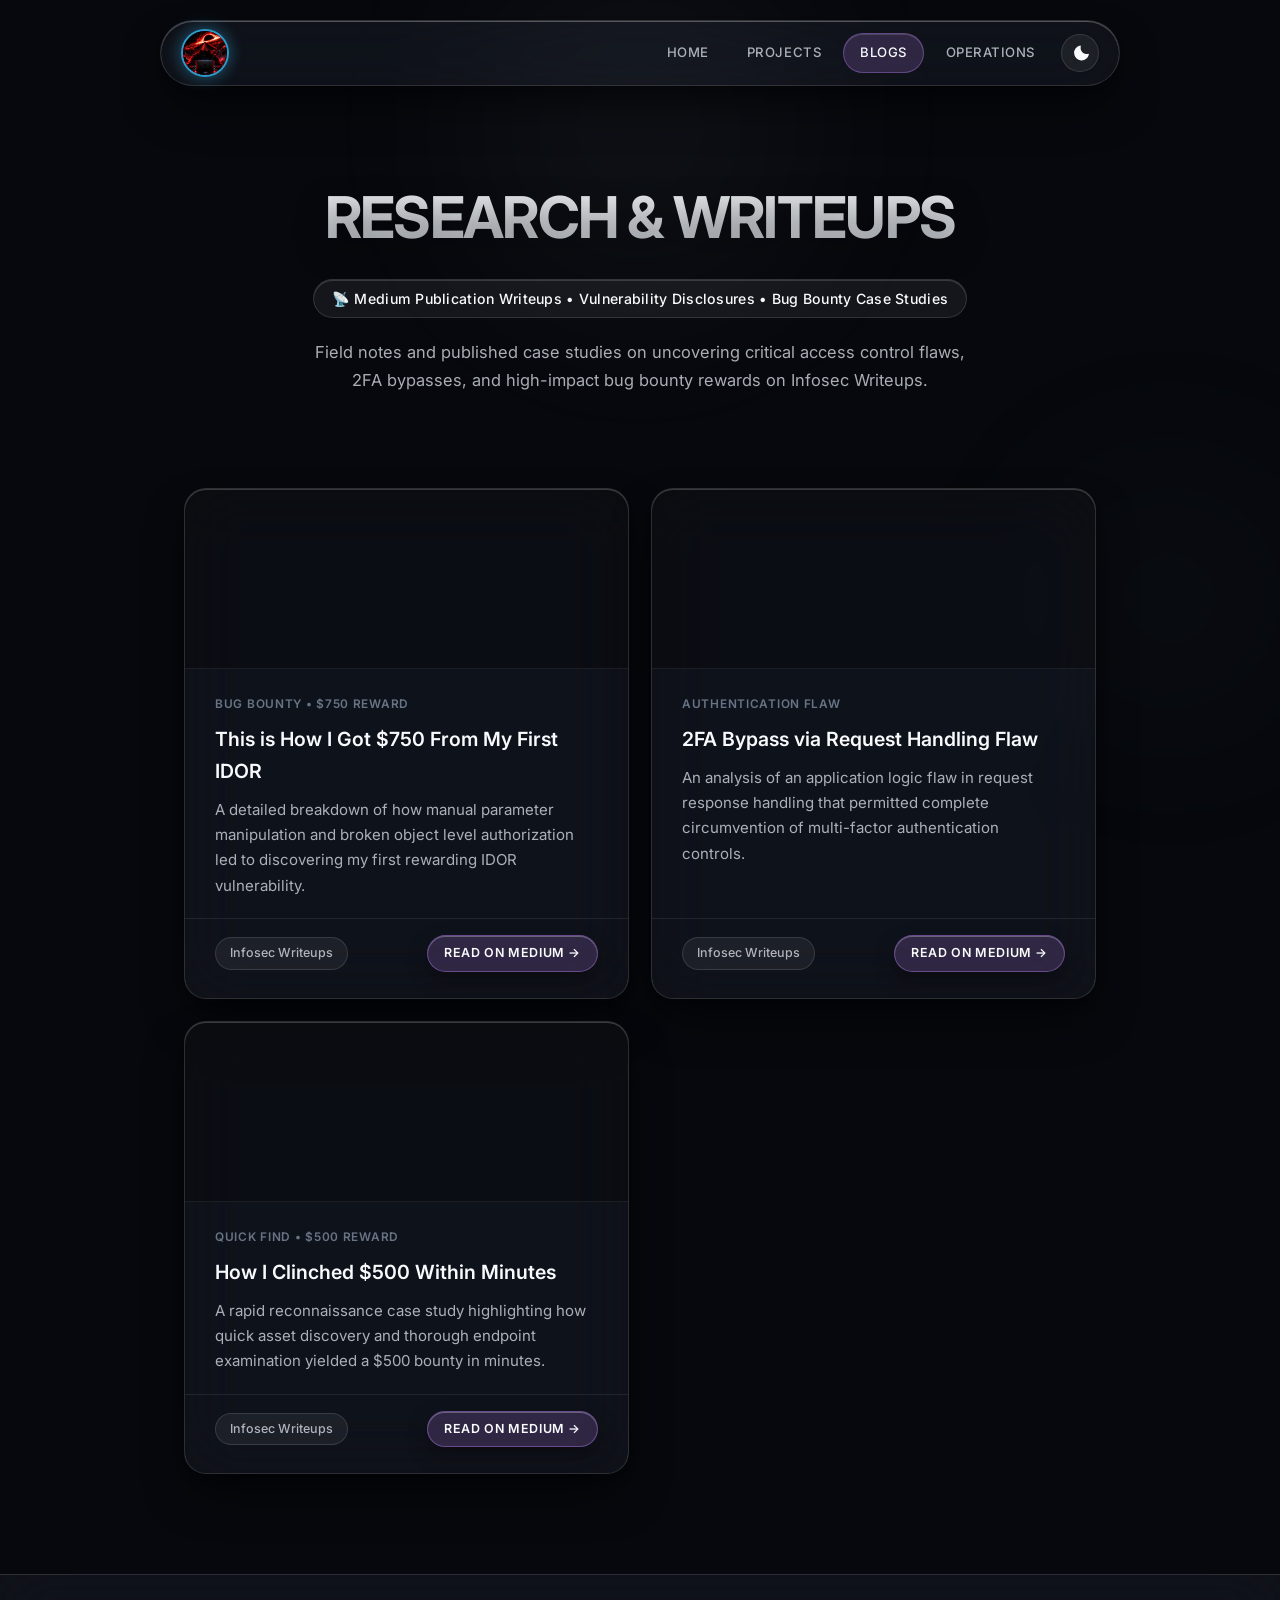
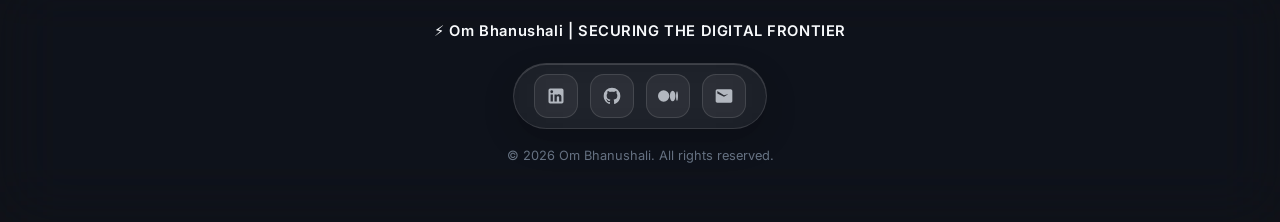
==== commit 02805286: "Update blog links and add cursor effects" ====
--- a/blogs.html
+++ b/blogs.html
@@ -107,7 +107,7 @@
                 <div class="blog-content">
                     <span class="card-tag">QUICK FIND • $500 REWARD</span>
                     <h2 class="card-title">
-                        <a href="https://infosecwriteups.com/how-i-clinched-500-within-minutes-5b828ad0f5a4" target="_blank" rel="noopener noreferrer">
+                        <a href="https://github.com/tsx-ninja/tsx-ninja.github.io5" target="_blank" rel="noopener noreferrer">
                             How I Clinched $500 Within Minutes
                         </a>
                     </h2>
@@ -133,7 +133,7 @@
             <a href="https://github.com/tsx-ninja" target="_blank" rel="noopener noreferrer" class="social-icon-btn" title="GitHub">
                 <svg viewBox="0 0 24 24"><path d="M12 2A10 10 0 0 0 2 12c0 4.42 2.87 8.17 6.84 9.5.5.08.66-.23.66-.5v-1.69c-2.77.6-3.36-1.34-3.36-1.34-.46-1.16-1.11-1.47-1.11-1.47-.91-.62.07-.6.07-.6 1 .07 1.53 1.03 1.53 1.03.87 1.52 2.34 1.07 2.91.83.1-.65.35-1.09.63-1.34-2.22-.25-4.55-1.11-4.55-4.92 0-1.11.38-2 1.03-2.71-.1-.25-.45-1.29.1-2.64 0 0 .84-.27 2.75 1.02.79-.22 1.65-.33 2.5-.33.85 0 1.71.11 2.5.33 1.91-1.29 2.75-1.02 2.75-1.02.55 1.35.2 2.39.1 2.64.65.71 1.03 1.6 1.03 2.71 0 3.82-2.34 4.66-4.57 4.91.36.31.69.92.69 1.85V21c0 .27.16.59.67.5C19.14 20.16 22 16.42 22 12A10 10 0 0 0 12 2z"/></svg>
             </a>
-            <a href="https://medium.com/@tsxninja2004" target="_blank" rel="noopener noreferrer" class="social-icon-btn" title="Medium">
+            <a href="https://github.com/tsx-ninja/tsx-ninja.github.io7" target="_blank" rel="noopener noreferrer" class="social-icon-btn" title="Medium">
                 <svg viewBox="0 0 24 24"><path d="M13.54 12a6.8 6.8 0 01-6.77 6.82A6.8 6.8 0 010 12a6.8 6.8 0 016.77-6.82A6.8 6.8 0 0113.54 12zM20.96 12c0 3.54-1.51 6.42-3.38 6.42-1.87 0-3.39-2.88-3.39-6.42s1.52-6.42 3.39-6.42 3.38 2.88 3.38 6.42M24 12c0 3.17-.53 5.75-1.19 5.75-.66 0-1.19-2.58-1.19-5.75s.53-5.75 1.19-5.75C23.47 6.25 24 8.83 24 12z"/></svg>
             </a>
             <a href="mailto:ombhanushali81@rediffmail.com" class="social-icon-btn" title="Email">
@@ -158,12 +158,27 @@
     <script src="https://unpkg.com/aos@2.3.1/dist/aos.js"></script>
     <script>
         AOS.init({ duration: 900, once: true });
+        
         const dot = document.querySelector('.cursor-dot');
         if (dot) {
             window.addEventListener('mousemove', (e) => {
+                dot.style.opacity = '1';
                 dot.style.transform = `translate(${e.clientX - 6}px, ${e.clientY - 6}px)`;
             });
+            document.addEventListener('mouseleave', () => {
+                dot.style.opacity = '0';
+            });
+            document.addEventListener('mouseenter', () => {
+                dot.style.opacity = '1';
+            });
+            window.addEventListener('blur', () => {
+                dot.style.opacity = '0';
+            });
+            window.addEventListener('focus', () => {
+                dot.style.opacity = '1';
+            });
         }
+
         const themeToggleBtn = document.getElementById('theme-toggle');
         const sunIcon = document.getElementById('sun-icon');
         const moonIcon = document.getElementById('moon-icon');
@@ -177,6 +192,7 @@
             if (sunIcon) sunIcon.style.display = 'none';
             if (moonIcon) moonIcon.style.display = 'block';
         }
+
         if (themeToggleBtn) {
             themeToggleBtn.addEventListener('click', () => {
                 let theme = document.documentElement.getAttribute('data-theme');
@@ -193,6 +209,7 @@
                 }
             });
         }
+
         document.querySelectorAll('.glass-panel, .spatial-card').forEach((el) => {
             el.addEventListener('mousemove', (e) => {
                 const rect = el.getBoundingClientRect();
--- a/style.css
+++ b/style.css
@@ -1,5 +1,5 @@
 /* ==========================================================================
-   SPATIAL UI DESIGN SYSTEM (Clean Professional Edition + Adaptive Cursor)
+   SPATIAL UI DESIGN SYSTEM (Adaptive Cursor + Window-Leave Hide Edition)
    Author: Om Bhanushali Portfolio
    ========================================================================== */
 
@@ -117,6 +117,7 @@
     right: -120px;
 }
 
+/* Adaptive Custom Cursor with Fade-Out Support */
 .cursor-dot {
     position: fixed;
     top: 0;
@@ -129,8 +130,9 @@
     pointer-events: none;
     z-index: 99999;
     box-shadow: var(--cursor-shadow);
-    will-change: transform;
-    transition: background 0.25s ease, border-color 0.25s ease, box-shadow 0.25s ease;
+    will-change: transform, opacity;
+    opacity: 0; /* Hidden by default until mouse moves inside */
+    transition: opacity 0.2s ease, background 0.25s ease, border-color 0.25s ease, box-shadow 0.25s ease;
 }
 
 .cursor-dot::after {
